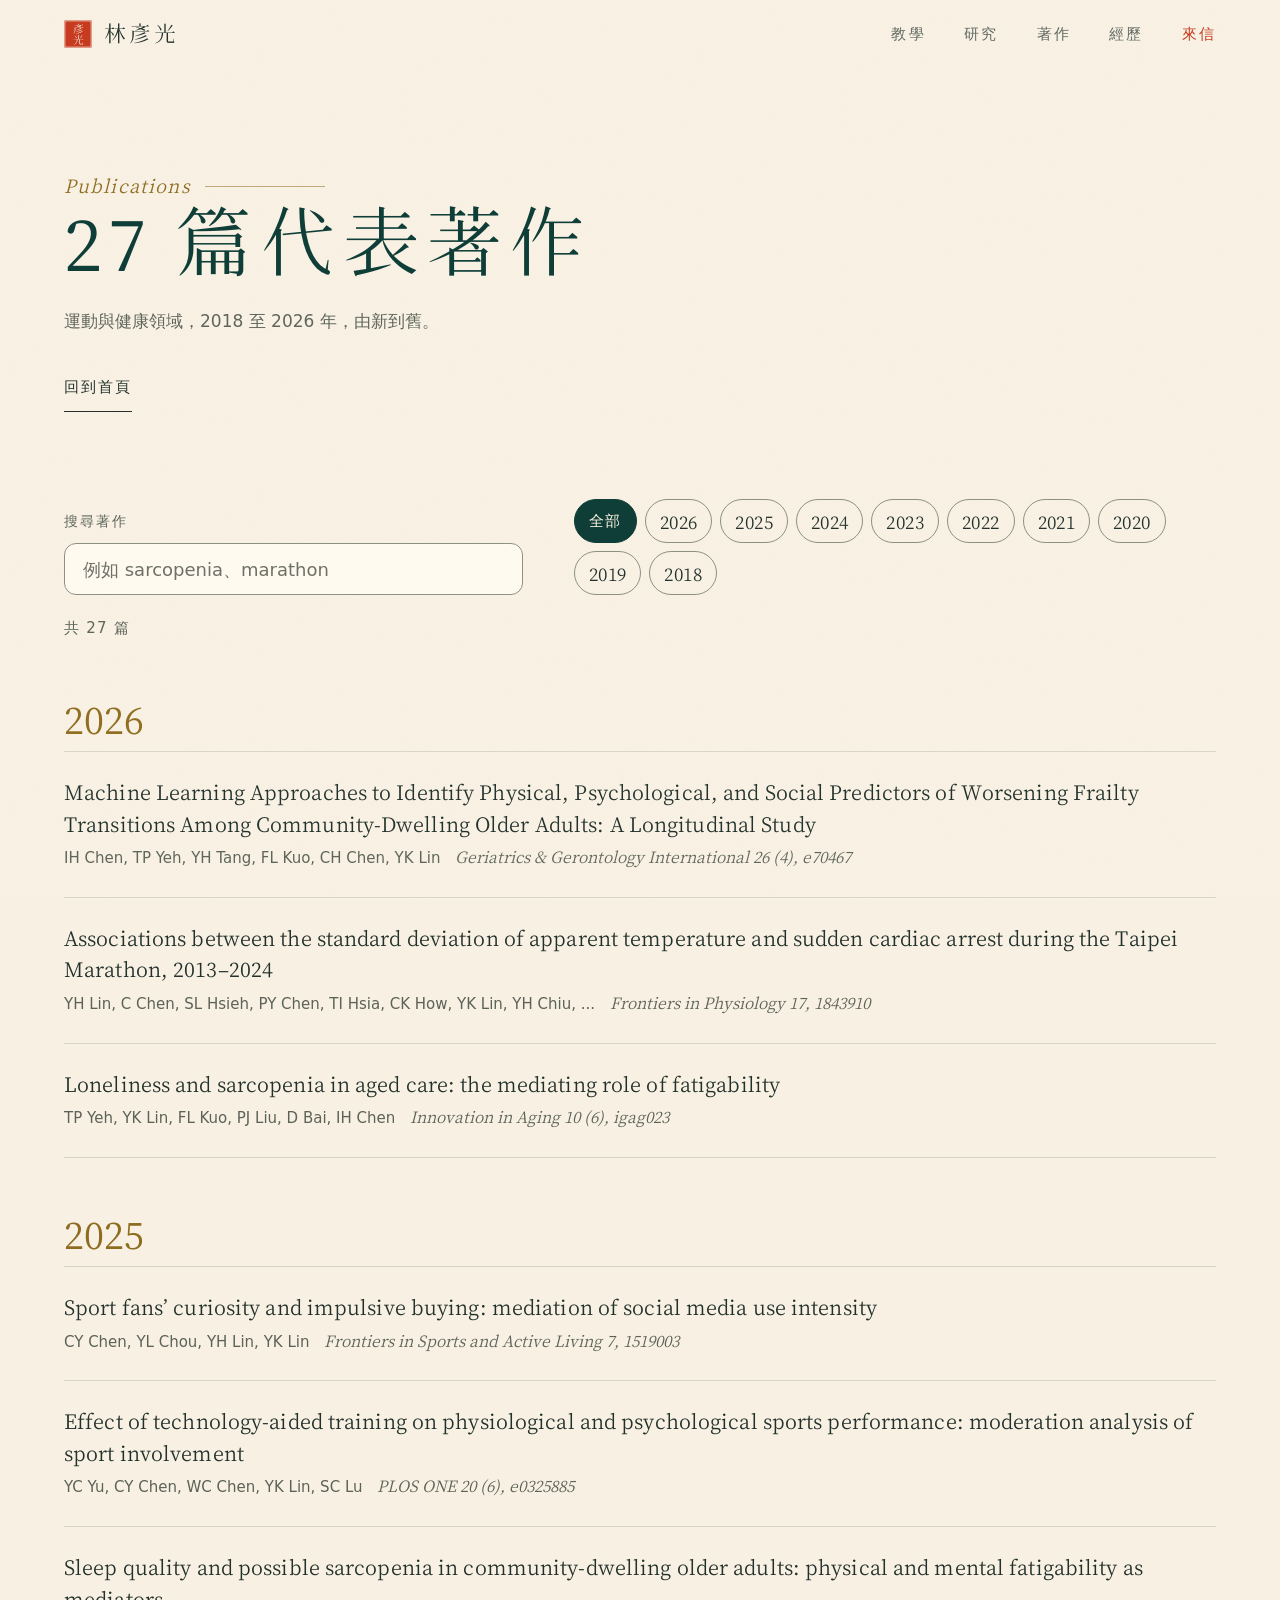
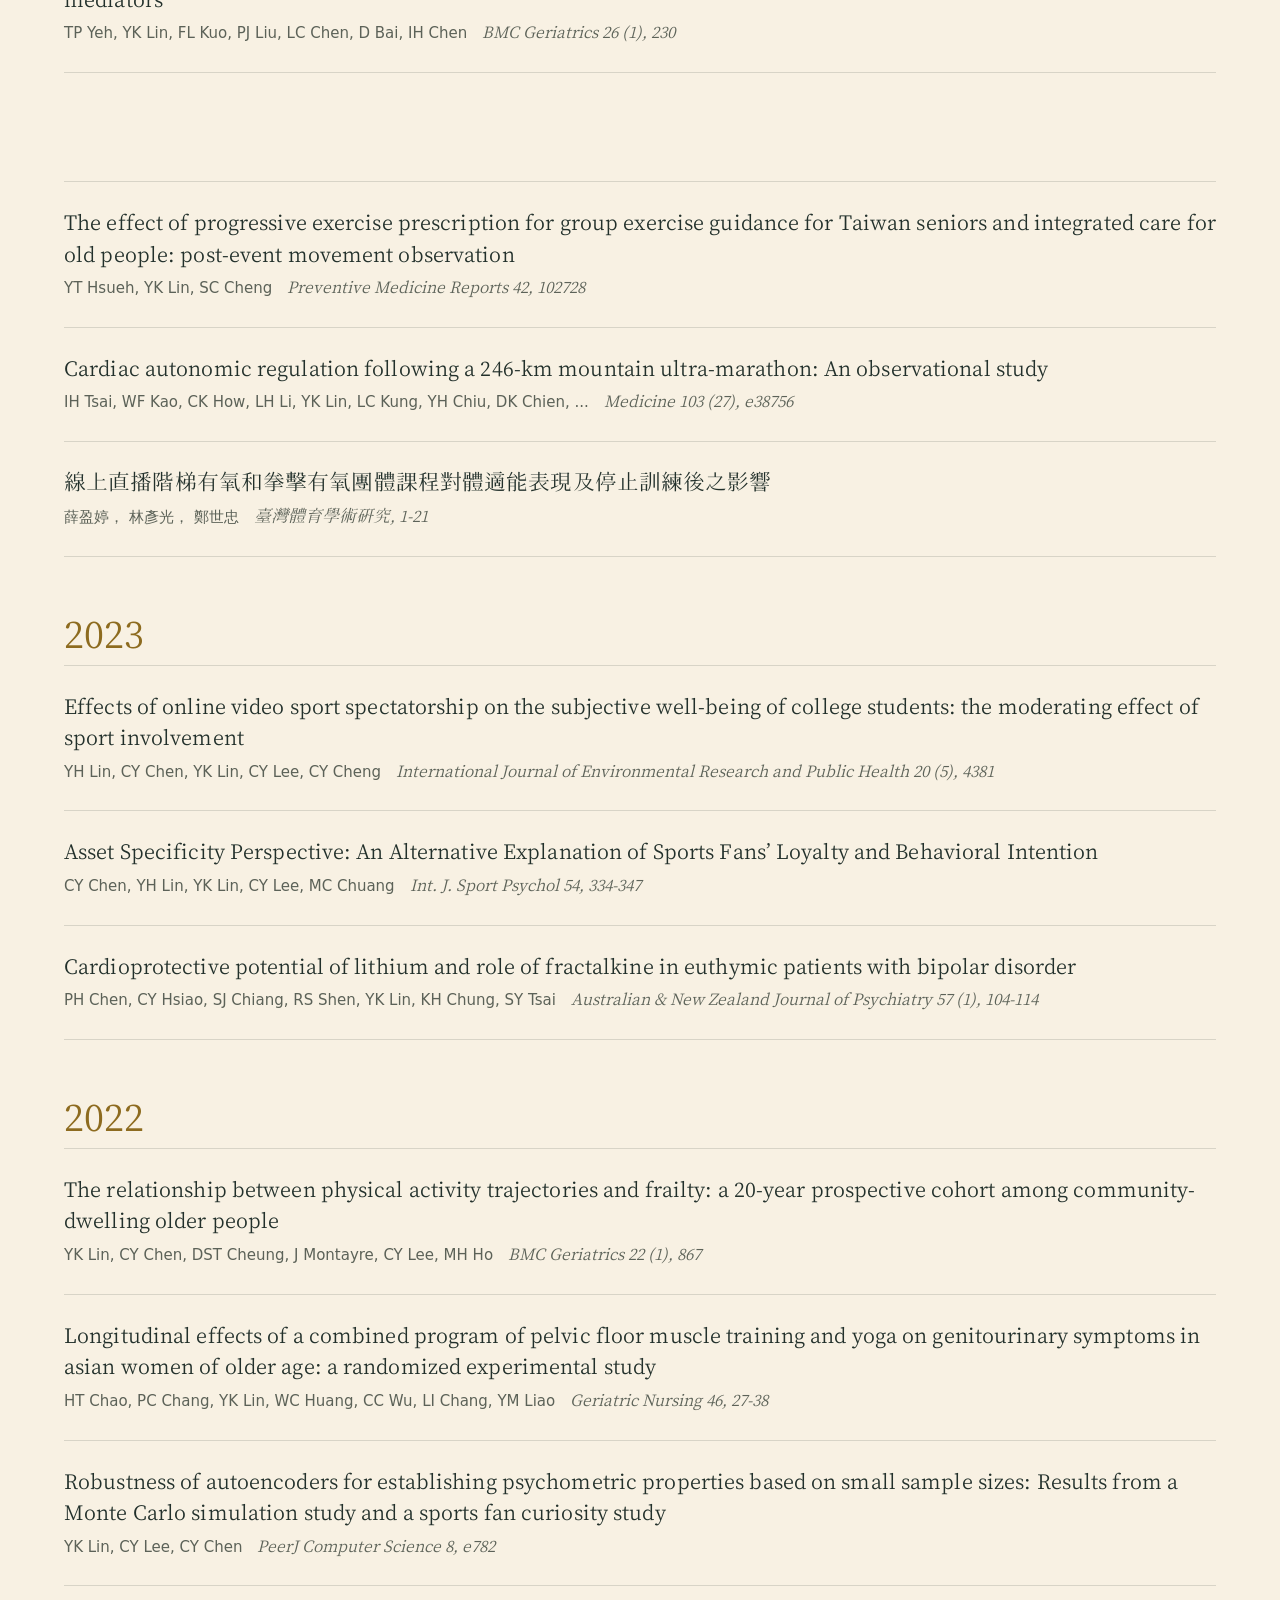
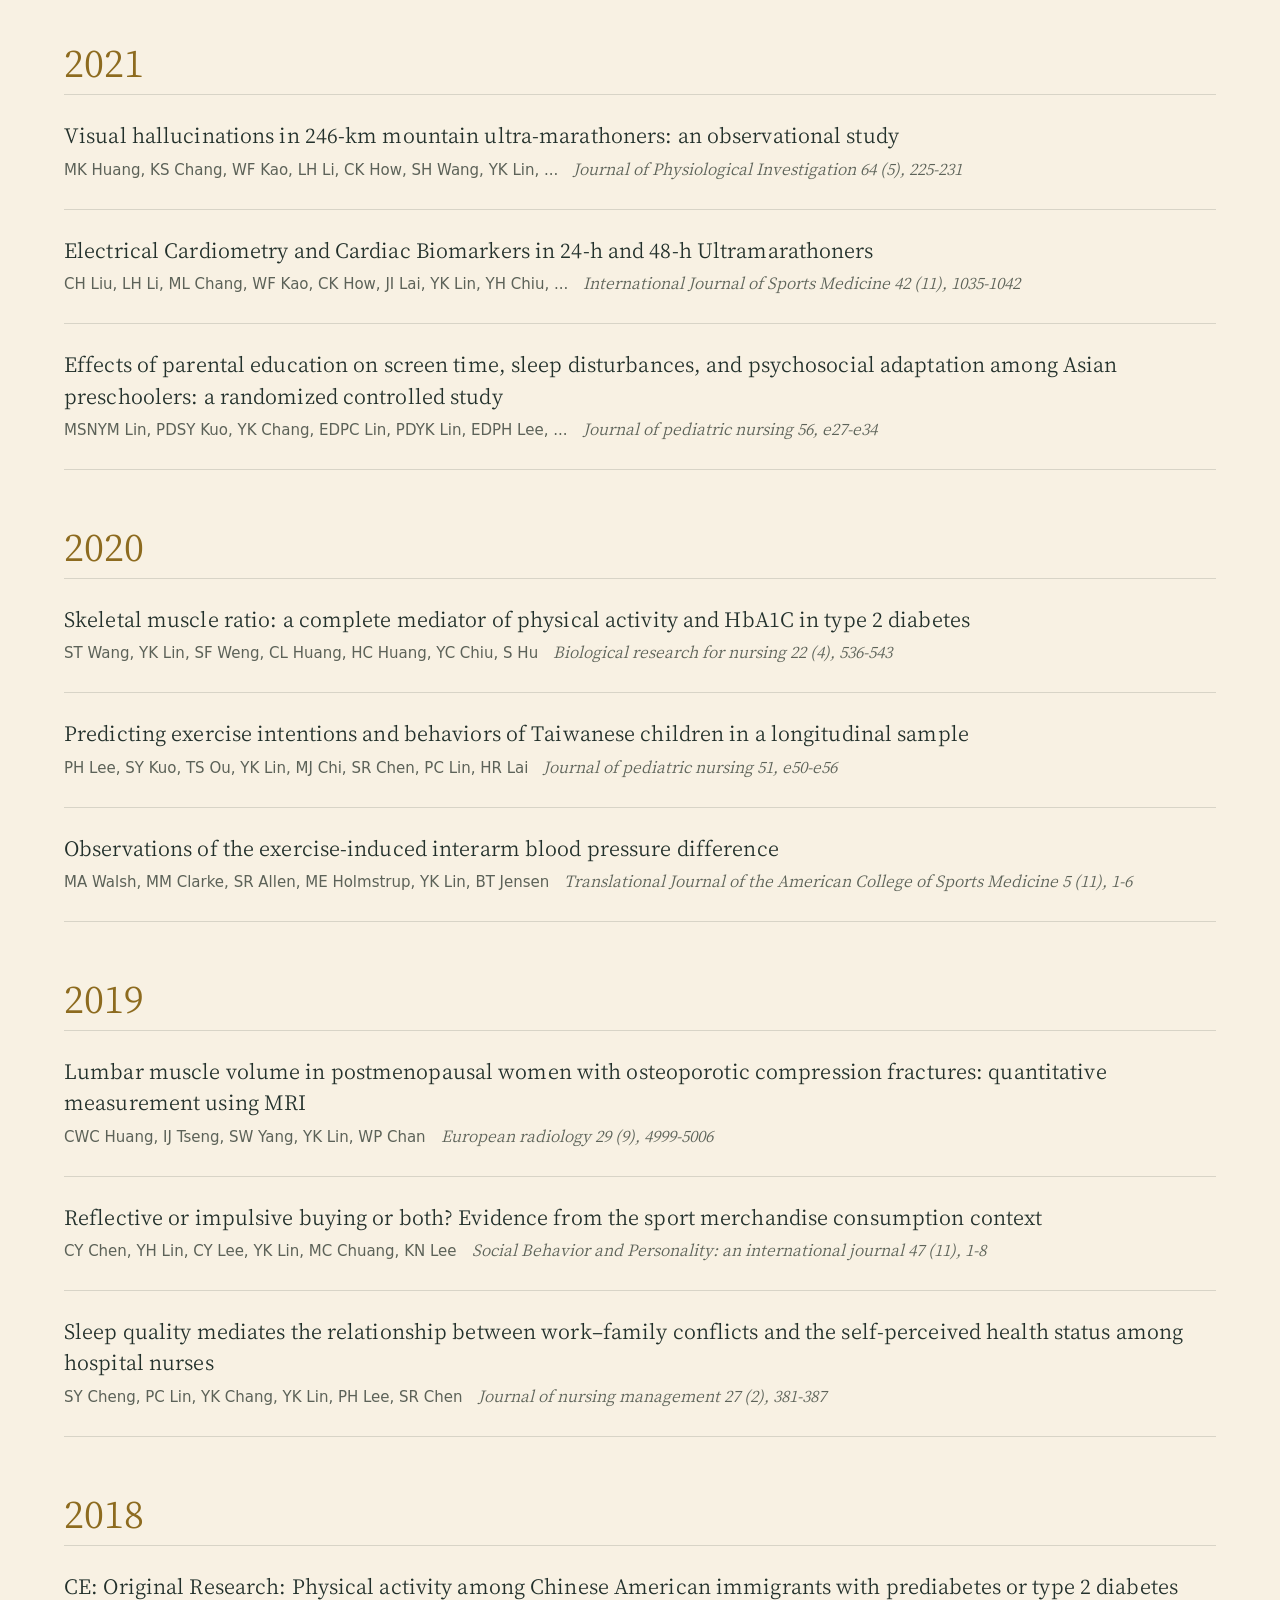
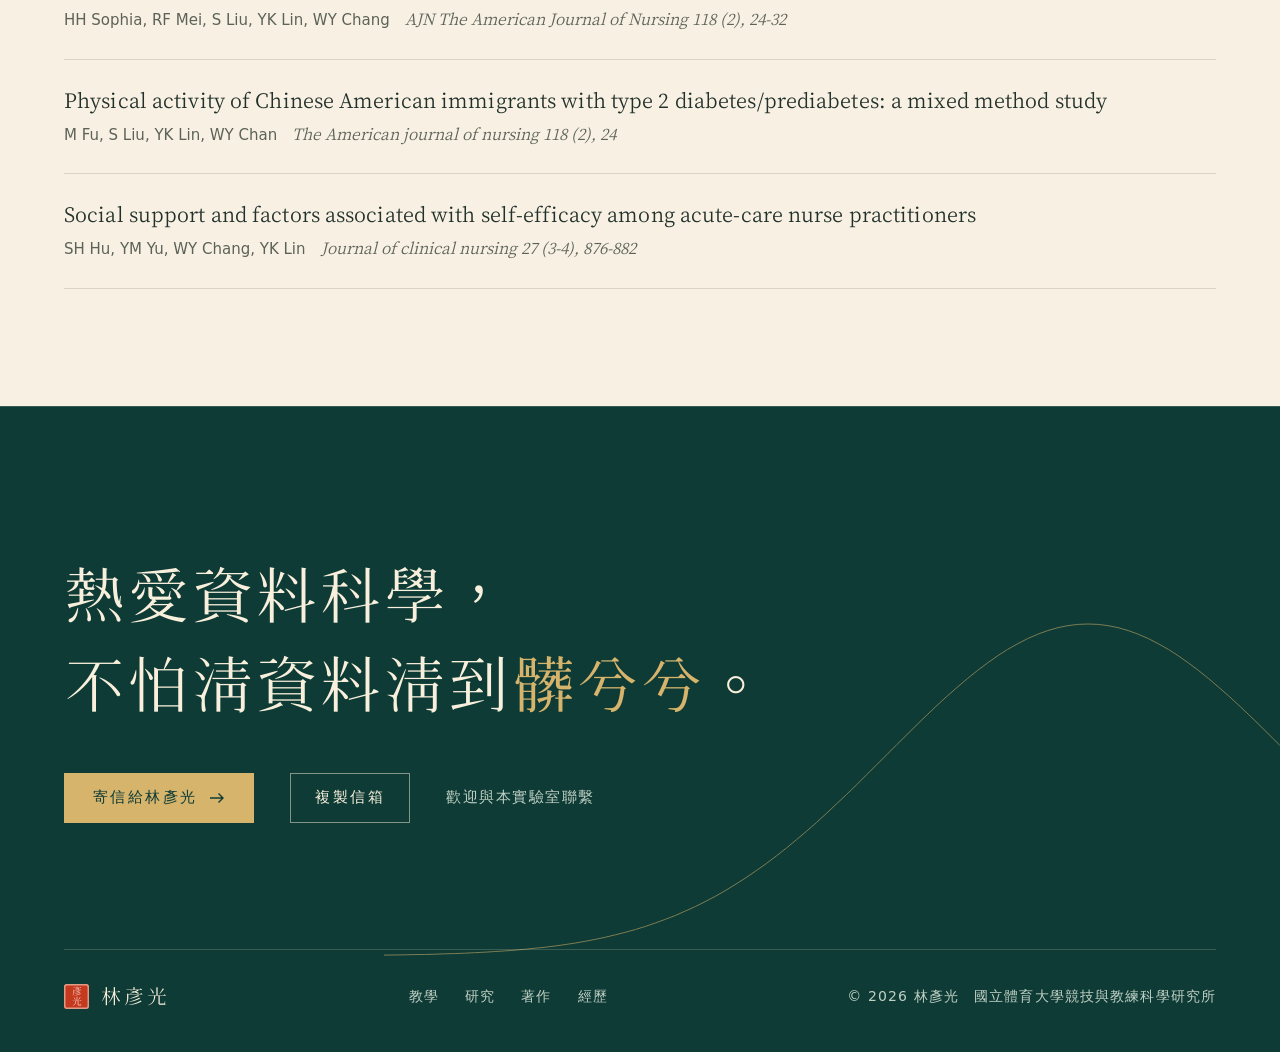
==== publications.html @ dcd237af "加入五項互動：可讀的鐘形曲線、經歷時間軸、著作搜尋與年份篩選、可拖曳字帶、複製信箱 Co-Authored-By: Claude Fable 5.2 <noreply@anthropic.com> C" ====
<!doctype html>
<html lang="zh-Hant">
<head>
<meta charset="utf-8">
<meta name="viewport" content="width=device-width, initial-scale=1, viewport-fit=cover">
<title>林彥光的 27 篇代表著作｜2018 至 2026 年</title>
<meta name="description" content="林彥光 2018 至 2026 年在運動與健康領域的 27 篇代表著作，依年份排列，附作者與期刊。">
<meta property="og:type" content="website">
<meta property="og:title" content="林彥光的 27 篇代表著作｜2018 至 2026 年">
<meta property="og:description" content="林彥光 2018 至 2026 年在運動與健康領域的 27 篇代表著作，依年份排列，附作者與期刊。">
<meta name="theme-color" content="#f8f1e3">
<link rel="icon" href="favicon.svg" type="image/svg+xml">
<link rel="preconnect" href="https://fonts.googleapis.com">
<link rel="preconnect" href="https://fonts.gstatic.com" crossorigin>
<link href="https://fonts.googleapis.com/css2?family=Cactus+Classical+Serif&family=Chocolate+Classical+Sans&family=Cormorant+Garamond:ital,wght@0,500;1,400;1,500&display=swap" rel="stylesheet">
<link rel="stylesheet" href="style.css">
<script>document.documentElement.classList.add('js')</script>
</head>
<body>
<a class="skip" href="#main">跳到主要內容</a>
<header class="nav">
  <div class="wrap nav__bar">
    <a class="nav__brand" href="index.html#top"><span class="seal" aria-hidden="true">彥光</span>林彥光</a>
    <nav class="nav__links" aria-label="主選單">
      <a href="index.html#teaching">教學</a>
      <a href="index.html#research">研究</a>
      <a href="index.html#publications">著作</a>
      <a href="index.html#career">經歷</a>
      <a class="nav__mail" href="mailto:robbinlin@ntsu.edu.tw">來信</a>
    </nav>
  </div>
</header>

<main id="main">
  <div class="wrap page-head" id="top">
    <p class="sec__no">Publications</p>
    <h1 class="sec__title"><span class="mask"><span>27 篇代表著作</span></span></h1>
    <p>運動與健康領域，2018 至 2026 年，由新到舊。</p>
    <a class="textlink" href="index.html">回到首頁</a>
  </div>
  <section class="sec sec--paper" style="padding-top: 24px">
    <div class="wrap">
      <form class="finder" role="search" onsubmit="return false">
        <div class="finder__field">
          <label for="q">搜尋著作</label>
          <input id="q" name="q" type="search" autocomplete="off" spellcheck="false" placeholder="例如 sarcopenia、marathon">
        </div>
        <div class="finder__years" role="group" aria-label="依年份篩選"><button class="chip is-on" type="button" data-year="" aria-pressed="true">全部</button><button class="chip num" type="button" data-year="2026" aria-pressed="false">2026</button><button class="chip num" type="button" data-year="2025" aria-pressed="false">2025</button><button class="chip num" type="button" data-year="2024" aria-pressed="false">2024</button><button class="chip num" type="button" data-year="2023" aria-pressed="false">2023</button><button class="chip num" type="button" data-year="2022" aria-pressed="false">2022</button><button class="chip num" type="button" data-year="2021" aria-pressed="false">2021</button><button class="chip num" type="button" data-year="2020" aria-pressed="false">2020</button><button class="chip num" type="button" data-year="2019" aria-pressed="false">2019</button><button class="chip num" type="button" data-year="2018" aria-pressed="false">2018</button></div>
        <p class="finder__count" role="status" aria-live="polite">共 27 篇</p>
      </form>
      <div class="publist">
      <h2 class="year-head num reveal">2026</h2>
      <ul class="pubs reveal" data-stagger>
        <li class="pub"><div><p class="pub__title" lang="en">Machine Learning Approaches to Identify Physical, Psychological, and Social Predictors of Worsening Frailty Transitions Among Community-Dwelling Older Adults: A Longitudinal Study</p><p class="pub__src">IH Chen, TP Yeh, YH Tang, FL Kuo, CH Chen, YK Lin　<i>Geriatrics &amp; Gerontology International 26 (4), e70467</i></p></div></li>
        <li class="pub"><div><p class="pub__title" lang="en">Associations between the standard deviation of apparent temperature and sudden cardiac arrest during the Taipei Marathon, 2013–2024</p><p class="pub__src">YH Lin, C Chen, SL Hsieh, PY Chen, TI Hsia, CK How, YK Lin, YH Chiu, ...　<i>Frontiers in Physiology 17, 1843910</i></p></div></li>
        <li class="pub"><div><p class="pub__title" lang="en">Loneliness and sarcopenia in aged care: the mediating role of fatigability</p><p class="pub__src">TP Yeh, YK Lin, FL Kuo, PJ Liu, D Bai, IH Chen　<i>Innovation in Aging 10 (6), igag023</i></p></div></li>
      </ul>
      <h2 class="year-head num reveal">2025</h2>
      <ul class="pubs reveal" data-stagger>
        <li class="pub"><div><p class="pub__title" lang="en">Sport fans’ curiosity and impulsive buying: mediation of social media use intensity</p><p class="pub__src">CY Chen, YL Chou, YH Lin, YK Lin　<i>Frontiers in Sports and Active Living 7, 1519003</i></p></div></li>
        <li class="pub"><div><p class="pub__title" lang="en">Effect of technology-aided training on physiological and psychological sports performance: moderation analysis of sport involvement</p><p class="pub__src">YC Yu, CY Chen, WC Chen, YK Lin, SC Lu　<i>PLOS ONE 20 (6), e0325885</i></p></div></li>
        <li class="pub"><div><p class="pub__title" lang="en">Sleep quality and possible sarcopenia in community-dwelling older adults: physical and mental fatigability as mediators</p><p class="pub__src">TP Yeh, YK Lin, FL Kuo, PJ Liu, LC Chen, D Bai, IH Chen　<i>BMC Geriatrics 26 (1), 230</i></p></div></li>
      </ul>
      <h2 class="year-head num reveal">2024</h2>
      <ul class="pubs reveal" data-stagger>
        <li class="pub"><div><p class="pub__title" lang="en">The effect of progressive exercise prescription for group exercise guidance for Taiwan seniors and integrated care for old people: post-event movement observation</p><p class="pub__src">YT Hsueh, YK Lin, SC Cheng　<i>Preventive Medicine Reports 42, 102728</i></p></div></li>
        <li class="pub"><div><p class="pub__title" lang="en">Cardiac autonomic regulation following a 246-km mountain ultra-marathon: An observational study</p><p class="pub__src">IH Tsai, WF Kao, CK How, LH Li, YK Lin, LC Kung, YH Chiu, DK Chien, ...　<i>Medicine 103 (27), e38756</i></p></div></li>
        <li class="pub"><div><p class="pub__title" lang="zh-Hant">線上直播階梯有氧和拳擊有氧團體課程對體適能表現及停止訓練後之影響</p><p class="pub__src">薛盈婷， 林彥光， 鄭世忠　<i>臺灣體育學術研究, 1-21</i></p></div></li>
      </ul>
      <h2 class="year-head num reveal">2023</h2>
      <ul class="pubs reveal" data-stagger>
        <li class="pub"><div><p class="pub__title" lang="en">Effects of online video sport spectatorship on the subjective well-being of college students: the moderating effect of sport involvement</p><p class="pub__src">YH Lin, CY Chen, YK Lin, CY Lee, CY Cheng　<i>International Journal of Environmental Research and Public Health 20 (5), 4381</i></p></div></li>
        <li class="pub"><div><p class="pub__title" lang="en">Asset Specificity Perspective: An Alternative Explanation of Sports Fans’ Loyalty and Behavioral Intention</p><p class="pub__src">CY Chen, YH Lin, YK Lin, CY Lee, MC Chuang　<i>Int. J. Sport Psychol 54, 334-347</i></p></div></li>
        <li class="pub"><div><p class="pub__title" lang="en">Cardioprotective potential of lithium and role of fractalkine in euthymic patients with bipolar disorder</p><p class="pub__src">PH Chen, CY Hsiao, SJ Chiang, RS Shen, YK Lin, KH Chung, SY Tsai　<i>Australian &amp; New Zealand Journal of Psychiatry 57 (1), 104-114</i></p></div></li>
      </ul>
      <h2 class="year-head num reveal">2022</h2>
      <ul class="pubs reveal" data-stagger>
        <li class="pub"><div><p class="pub__title" lang="en">The relationship between physical activity trajectories and frailty: a 20-year prospective cohort among community-dwelling older people</p><p class="pub__src">YK Lin, CY Chen, DST Cheung, J Montayre, CY Lee, MH Ho　<i>BMC Geriatrics 22 (1), 867</i></p></div></li>
        <li class="pub"><div><p class="pub__title" lang="en">Longitudinal effects of a combined program of pelvic floor muscle training and yoga on genitourinary symptoms in asian women of older age: a randomized experimental study</p><p class="pub__src">HT Chao, PC Chang, YK Lin, WC Huang, CC Wu, LI Chang, YM Liao　<i>Geriatric Nursing 46, 27-38</i></p></div></li>
        <li class="pub"><div><p class="pub__title" lang="en">Robustness of autoencoders for establishing psychometric properties based on small sample sizes: Results from a Monte Carlo simulation study and a sports fan curiosity study</p><p class="pub__src">YK Lin, CY Lee, CY Chen　<i>PeerJ Computer Science 8, e782</i></p></div></li>
      </ul>
      <h2 class="year-head num reveal">2021</h2>
      <ul class="pubs reveal" data-stagger>
        <li class="pub"><div><p class="pub__title" lang="en">Visual hallucinations in 246-km mountain ultra-marathoners: an observational study</p><p class="pub__src">MK Huang, KS Chang, WF Kao, LH Li, CK How, SH Wang, YK Lin, ...　<i>Journal of Physiological Investigation 64 (5), 225-231</i></p></div></li>
        <li class="pub"><div><p class="pub__title" lang="en">Electrical Cardiometry and Cardiac Biomarkers in 24-h and 48-h Ultramarathoners</p><p class="pub__src">CH Liu, LH Li, ML Chang, WF Kao, CK How, JI Lai, YK Lin, YH Chiu, ...　<i>International Journal of Sports Medicine 42 (11), 1035-1042</i></p></div></li>
        <li class="pub"><div><p class="pub__title" lang="en">Effects of parental education on screen time, sleep disturbances, and psychosocial adaptation among Asian preschoolers: a randomized controlled study</p><p class="pub__src">MSNYM Lin, PDSY Kuo, YK Chang, EDPC Lin, PDYK Lin, EDPH Lee, ...　<i>Journal of pediatric nursing 56, e27-e34</i></p></div></li>
      </ul>
      <h2 class="year-head num reveal">2020</h2>
      <ul class="pubs reveal" data-stagger>
        <li class="pub"><div><p class="pub__title" lang="en">Skeletal muscle ratio: a complete mediator of physical activity and HbA1C in type 2 diabetes</p><p class="pub__src">ST Wang, YK Lin, SF Weng, CL Huang, HC Huang, YC Chiu, S Hu　<i>Biological research for nursing 22 (4), 536-543</i></p></div></li>
        <li class="pub"><div><p class="pub__title" lang="en">Predicting exercise intentions and behaviors of Taiwanese children in a longitudinal sample</p><p class="pub__src">PH Lee, SY Kuo, TS Ou, YK Lin, MJ Chi, SR Chen, PC Lin, HR Lai　<i>Journal of pediatric nursing 51, e50-e56</i></p></div></li>
        <li class="pub"><div><p class="pub__title" lang="en">Observations of the exercise-induced interarm blood pressure difference</p><p class="pub__src">MA Walsh, MM Clarke, SR Allen, ME Holmstrup, YK Lin, BT Jensen　<i>Translational Journal of the American College of Sports Medicine 5 (11), 1-6</i></p></div></li>
      </ul>
      <h2 class="year-head num reveal">2019</h2>
      <ul class="pubs reveal" data-stagger>
        <li class="pub"><div><p class="pub__title" lang="en">Lumbar muscle volume in postmenopausal women with osteoporotic compression fractures: quantitative measurement using MRI</p><p class="pub__src">CWC Huang, IJ Tseng, SW Yang, YK Lin, WP Chan　<i>European radiology 29 (9), 4999-5006</i></p></div></li>
        <li class="pub"><div><p class="pub__title" lang="en">Reflective or impulsive buying or both? Evidence from the sport merchandise consumption context</p><p class="pub__src">CY Chen, YH Lin, CY Lee, YK Lin, MC Chuang, KN Lee　<i>Social Behavior and Personality: an international journal 47 (11), 1-8</i></p></div></li>
        <li class="pub"><div><p class="pub__title" lang="en">Sleep quality mediates the relationship between work–family conflicts and the self-perceived health status among hospital nurses</p><p class="pub__src">SY Cheng, PC Lin, YK Chang, YK Lin, PH Lee, SR Chen　<i>Journal of nursing management 27 (2), 381-387</i></p></div></li>
      </ul>
      <h2 class="year-head num reveal">2018</h2>
      <ul class="pubs reveal" data-stagger>
        <li class="pub"><div><p class="pub__title" lang="en">CE: Original Research: Physical activity among Chinese American immigrants with prediabetes or type 2 diabetes</p><p class="pub__src">HH Sophia, RF Mei, S Liu, YK Lin, WY Chang　<i>AJN The American Journal of Nursing 118 (2), 24-32</i></p></div></li>
        <li class="pub"><div><p class="pub__title" lang="en">Physical activity of Chinese American immigrants with type 2 diabetes/prediabetes: a mixed method study</p><p class="pub__src">M Fu, S Liu, YK Lin, WY Chan　<i>The American journal of nursing 118 (2), 24</i></p></div></li>
        <li class="pub"><div><p class="pub__title" lang="en">Social support and factors associated with self-efficacy among acute-care nurse practitioners</p><p class="pub__src">SH Hu, YM Yu, WY Chang, YK Lin　<i>Journal of clinical nursing 27 (3-4), 876-882</i></p></div></li>
      </ul>
        <p class="finder__empty" hidden>沒有符合的著作，換個關鍵字試試。</p>
      </div>
    </div>
  </section>
</main>

<footer class="contact" id="contact">
  <svg class="contact__curve reveal" viewBox="0 0 1200 300" preserveAspectRatio="none" aria-hidden="true"><path class="draw" pathLength="1" d="M0.0,291.4 L8.6,291.3 L17.1,291.2 L25.7,291.0 L34.3,290.9 L42.9,290.7 L51.4,290.4 L60.0,290.2 L68.6,289.9 L77.1,289.5 L85.7,289.1 L94.3,288.6 L102.9,288.1 L111.4,287.5 L120.0,286.8 L128.6,286.0 L137.1,285.2 L145.7,284.2 L154.3,283.1 L162.9,281.9 L171.4,280.5 L180.0,279.0 L188.6,277.3 L197.1,275.4 L205.7,273.4 L214.3,271.2 L222.9,268.7 L231.4,266.0 L240.0,263.1 L248.6,260.0 L257.1,256.5 L265.7,252.9 L274.3,248.9 L282.9,244.7 L291.4,240.2 L300.0,235.3 L308.6,230.2 L317.1,224.8 L325.7,219.2 L334.3,213.2 L342.9,206.9 L351.4,200.4 L360.0,193.7 L368.6,186.7 L377.1,179.5 L385.7,172.0 L394.3,164.5 L402.9,156.8 L411.4,148.9 L420.0,141.0 L428.6,133.1 L437.1,125.2 L445.7,117.3 L454.3,109.4 L462.9,101.7 L471.4,94.2 L480.0,86.9 L488.6,79.9 L497.1,73.2 L505.7,66.8 L514.3,60.8 L522.9,55.2 L531.4,50.1 L540.0,45.6 L548.6,41.5 L557.1,38.1 L565.7,35.2 L574.3,32.9 L582.9,31.3 L591.4,30.3 L600.0,30.0 L608.6,30.3 L617.1,31.3 L625.7,32.9 L634.3,35.2 L642.9,38.1 L651.4,41.5 L660.0,45.6 L668.6,50.1 L677.1,55.2 L685.7,60.8 L694.3,66.8 L702.9,73.2 L711.4,79.9 L720.0,86.9 L728.6,94.2 L737.1,101.7 L745.7,109.4 L754.3,117.3 L762.9,125.2 L771.4,133.1 L780.0,141.0 L788.6,148.9 L797.1,156.8 L805.7,164.5 L814.3,172.0 L822.9,179.5 L831.4,186.7 L840.0,193.7 L848.6,200.4 L857.1,206.9 L865.7,213.2 L874.3,219.2 L882.9,224.8 L891.4,230.2 L900.0,235.3 L908.6,240.2 L917.1,244.7 L925.7,248.9 L934.3,252.9 L942.9,256.5 L951.4,260.0 L960.0,263.1 L968.6,266.0 L977.1,268.7 L985.7,271.2 L994.3,273.4 L1002.9,275.4 L1011.4,277.3 L1020.0,279.0 L1028.6,280.5 L1037.1,281.9 L1045.7,283.1 L1054.3,284.2 L1062.9,285.2 L1071.4,286.0 L1080.0,286.8 L1088.6,287.5 L1097.1,288.1 L1105.7,288.6 L1114.3,289.1 L1122.9,289.5 L1131.4,289.9 L1140.0,290.2 L1148.6,290.4 L1157.1,290.7 L1165.7,290.9 L1174.3,291.0 L1182.9,291.2 L1191.4,291.3 L1200.0,291.4"/></svg>
  <div class="wrap">
    <p class="contact__quote reveal"><span class="mask"><span>熱愛資料科學，</span></span><span class="mask"><span>不怕清資料清到<em>髒兮兮</em>。</span></span></p>
    <div class="contact__row reveal">
      <a class="btn" href="mailto:robbinlin@ntsu.edu.tw">寄信給林彥光<svg viewBox="0 0 16 16" aria-hidden="true"><path d="M1 8h13M9.5 3.5 14 8l-4.5 4.5"/></svg></a>
      <button class="copybtn" type="button" data-copy="robbinlin@ntsu.edu.tw" data-label="複製信箱" data-done="已複製"><span class="copybtn__text">複製信箱</span></button>
      <span class="contact__who">歡迎與本實驗室聯繫</span>
      <span class="copybtn__status" role="status" aria-live="polite"></span>
    </div>
    <div class="foot">
      <span class="foot__brand"><span class="seal" aria-hidden="true">彥光</span>林彥光</span>
      <nav aria-label="頁尾">
        <a href="index.html#teaching">教學</a><a href="index.html#research">研究</a><a href="index.html#publications">著作</a><a href="index.html#career">經歷</a>
      </nav>
      <span>&copy; 2026 林彥光　國立體育大學競技與教練科學研究所</span>
    </div>
  </div>
</footer>
<script src="script.js" defer></script>
</body>
</html>
---- style.css ----
/* 林彥光 個人網站
   暖米紙底、翡翠綠、金、朱紅印。彩色照片；名字大字、朱紅印與常態分配曲線是識別。 */

:root {
  --ink: #0e3b35;
  --ink-2: #14493f;
  --ink-line: rgba(246, 236, 214, 0.18);
  --ivory: #f8f0dc;
  --ivory-dim: #bfd0c4;
  --paper: #f8f1e3;
  --paper-2: #efe4cf;
  --text: #22302b;
  --text-dim: #5c6258;
  --paper-line: rgba(34, 48, 43, 0.15);
  --gold: #d6b46c;
  --gold-deep: #8d6b1f;
  --seal: #c5391f;

  --serif: "Cormorant Garamond", "Cactus Classical Serif", "Noto Serif TC", serif;
  --serif-tc: "Cactus Classical Serif", "Noto Serif TC", "Songti TC", "PMingLiU", serif;
  --sans: "Chocolate Classical Sans", "Noto Sans TC", "PingFang TC", "Microsoft JhengHei", system-ui, sans-serif;

  --gut: clamp(20px, 5vw, 72px);
  --max: 1240px;
  --ease: cubic-bezier(0.22, 0.61, 0.36, 1);
}

*, *::before, *::after { box-sizing: border-box; }
html { -webkit-text-size-adjust: 100%; scroll-behavior: smooth; }
body {
  margin: 0;
  background: var(--paper);
  color: var(--text);
  font: 400 17px/1.85 var(--sans);
  -webkit-font-smoothing: antialiased;
  text-rendering: optimizeLegibility;
}
img { display: block; max-width: 100%; }
a { color: inherit; }
h1, h2, h3, p, ul, ol, figure { margin: 0; padding: 0; }
ul, ol { list-style: none; }
.wrap { width: min(100% - 2 * var(--gut), var(--max)); margin-inline: auto; }
.num { font-family: var(--serif); font-variant-numeric: lining-nums tabular-nums; }

:focus-visible { outline: 2px solid var(--gold); outline-offset: 4px; border-radius: 2px; }
.skip {
  position: absolute; left: var(--gut); top: -80px; z-index: 30;
  background: var(--gold); color: var(--ink); padding: 10px 16px; text-decoration: none; font-weight: 500;
}
.skip:focus { top: 12px; }

/* ---------- 印章 ---------- */
.seal {
  display: inline-grid; place-items: center;
  width: 2.5em; height: 2.5em; flex: none;
  background: var(--seal); color: #f7ebdd;
  font: 400 1em/1.05 var(--serif-tc);
  writing-mode: vertical-rl; letter-spacing: 0.04em;
  border-radius: 3px;
  box-shadow: inset 0 0 0 1.5px rgba(247, 235, 221, 0.55), inset 0 0 0 3px var(--seal);
}

/* ---------- 導覽 ---------- */
.nav {
  position: fixed; inset: 0 0 auto 0; z-index: 20;
  transition: background-color 0.4s var(--ease), border-color 0.4s var(--ease);
  border-bottom: 1px solid transparent;
}
.nav { color: var(--text); }
.nav.is-solid { background: rgba(14, 59, 53, 0.95); border-bottom-color: var(--ink-line); backdrop-filter: blur(10px); color: var(--ivory); }
.nav__bar { display: flex; align-items: center; justify-content: space-between; height: 68px; }
.nav__brand { display: flex; align-items: center; gap: 12px; text-decoration: none; font: 400 22px/1 var(--serif-tc); letter-spacing: 0.14em; }
.nav__brand .seal { font-size: 11px; }
.nav__links { display: flex; align-items: center; gap: clamp(18px, 3vw, 40px); }
.nav__links a {
  position: relative; text-decoration: none; font: 400 15px/1.4 var(--sans); letter-spacing: 0.14em; color: inherit; opacity: 0.72;
  padding: 12px 0; transition: color 0.25s var(--ease);
}
.nav__links a::after {
  content: ""; position: absolute; left: 0; right: 0; bottom: 6px; height: 1px; background: var(--gold);
  transform: scaleX(0); transform-origin: left; transition: transform 0.35s var(--ease);
}
.nav__links a:hover, .nav__links a[aria-current="true"] { opacity: 1; }
.nav__links a:hover::after, .nav__links a[aria-current="true"]::after { transform: scaleX(1); }
.nav__links .nav__mail { color: var(--seal); opacity: 1; }
.nav.is-solid .nav__mail { color: var(--gold); }
.nav__links a::after { background: currentColor; }

/* ---------- 首屏 ---------- */
.hero { position: relative; min-height: 100svh; display: flex; flex-direction: column; overflow: hidden; padding-top: 68px;
  background: radial-gradient(90% 70% at 88% 8%, #fde3b4 0%, rgba(253, 227, 180, 0) 60%), radial-gradient(70% 60% at 0% 100%, #f6dccb 0%, rgba(246, 220, 203, 0) 60%), var(--paper); }
.hero :focus-visible { outline-color: var(--gold-deep); }
.hero__curve { position: absolute; left: 0; bottom: 101px; width: 100%; height: min(15vh, 132px); pointer-events: none; }
.hero__curve path { fill: none; stroke: var(--gold-deep); stroke-width: 1.2; vector-effect: non-scaling-stroke; }
.hero__curve .axis { stroke: var(--paper-line); stroke-width: 1; vector-effect: non-scaling-stroke; }
.hero__curve .tick { stroke: rgba(141, 107, 31, 0.3); stroke-width: 1; stroke-dasharray: 2 5; vector-effect: non-scaling-stroke; }
.hero__curve .area { stroke: none; fill: rgba(214, 180, 108, 0.3); }
/* 可以讀的曲線：標記貼在線上，旁邊是 z 分數與百分位 */
.zread { position: absolute; left: 0; top: 0; z-index: 3; pointer-events: none; opacity: 0; transition: opacity 150ms ease-in; will-change: transform; }
.zread.is-on { opacity: 1; transition: opacity 200ms ease-out; }
.zread__dot { position: absolute; left: -6px; top: -6px; width: 12px; height: 12px; background: var(--seal); rotate: 45deg; box-shadow: 0 0 0 4px rgba(248, 241, 227, 0.9); }
.zread__label { position: absolute; left: 0; bottom: 18px; translate: -50% 0; display: flex; align-items: baseline; gap: 10px; white-space: nowrap; padding: 6px 14px 7px; background: var(--ink); color: var(--ivory); border-radius: 999px; font-size: 13px; letter-spacing: 0.08em; }
.zread__label b { font-weight: 500; font-size: 19px; color: var(--gold); letter-spacing: 0.02em; }
.zread.is-left .zread__label { translate: -12% 0; }
.zread.is-right .zread__label { translate: -88% 0; }
.hero__curve .draw { stroke-dasharray: 1; stroke-dashoffset: 0; }
.js .hero__curve .draw { stroke-dashoffset: 1; animation: draw 2.8s var(--ease) 0.9s forwards; }
@keyframes draw { to { stroke-dashoffset: 0; } }

.hero__main {
  position: relative; flex: 1; display: grid; align-items: center;
  grid-template-columns: minmax(0, 6fr) minmax(0, 5fr); column-gap: clamp(24px, 5vw, 80px);
  padding-block: clamp(32px, 6vh, 72px);
}
.hero__post { display: flex; flex-wrap: wrap; gap: 4px 1.4em; font-size: 15px; letter-spacing: 0.2em; color: var(--gold-deep); }
.hero__post span { white-space: nowrap; }
.hero__name {
  display: flex; align-items: flex-start; gap: 0.12em;
  margin-top: 0.14em;
  font: 400 clamp(76px, 11.4vw, 168px)/1 var(--serif-tc);
  letter-spacing: 0.02em; white-space: nowrap; color: var(--ink);
}
.hero__name .seal { font-size: clamp(13px, 1.5vw, 22px); margin-top: 0.7em; }
.hero__latin { margin-top: 0.35em; font: italic 400 clamp(26px, 3vw, 44px)/1.2 var(--serif); color: var(--gold-deep); letter-spacing: 0.04em; }
.hero__lead { margin-top: 28px; max-width: 30em; color: var(--text-dim); }
.hero__lead strong { color: var(--text); font-weight: 400; box-shadow: inset 0 -0.5em 0 rgba(214, 180, 108, 0.35); }
.hero__cta { display: flex; flex-wrap: wrap; gap: 14px 28px; align-items: center; margin-top: 36px; }

.btn {
  display: inline-flex; align-items: center; gap: 12px; min-height: 50px; padding: 0 28px;
  border: 1px solid var(--gold); color: var(--ink); background: var(--gold);
  text-decoration: none; font: 500 15px/1.4 var(--sans); letter-spacing: 0.16em;
  transition: background-color 0.3s var(--ease), color 0.3s var(--ease), transform 0.2s var(--ease);
}
.btn:hover { background: transparent; color: var(--gold); }
.btn:active { transform: translateY(1px); }
.btn svg { width: 16px; height: 16px; fill: none; stroke: currentColor; stroke-width: 1.4; transition: transform 0.3s var(--ease); }
.btn:hover svg { transform: translateX(4px); }
.hero .btn { background: var(--seal); border-color: var(--seal); color: #fff6e8; }
.hero .btn:hover { background: transparent; color: var(--seal); }
.hero .textlink:hover, .page-head .textlink:hover { color: var(--seal); }
.textlink {
  display: inline-flex; align-items: center; gap: 10px; text-decoration: none; letter-spacing: 0.14em; font-size: 15px;
  padding: 10px 0; border-bottom: 1px solid currentColor; transition: color 0.25s var(--ease), gap 0.25s var(--ease);
}
.textlink:hover { color: var(--gold); gap: 16px; }
.textlink svg { width: 16px; height: 16px; fill: none; stroke: currentColor; stroke-width: 1.4; }

/* 視差舞台：人像朝滑鼠轉動，光暈與卡片反向位移 */
.stage { position: relative; justify-self: end; width: min(100%, 400px); margin-right: clamp(0px, 3vw, 44px); perspective: 1100px; }
.stage > * { will-change: transform; }
.halo { position: absolute; pointer-events: none; }
.halo--glow { inset: -22% -30% -18% -30%; border-radius: 50%; background: radial-gradient(closest-side, rgba(253, 214, 140, 0.75), rgba(253, 214, 140, 0) 72%); }
.halo--ring { width: 118%; aspect-ratio: 1; left: -30%; top: -12%; border-radius: 50%; border: 1.5px solid rgba(214, 180, 108, 0.75); }
.halo--arc { width: 76%; aspect-ratio: 1; right: -30%; bottom: -8%; border-radius: 50%; border: 1px solid rgba(197, 57, 31, 0.5); border-left-color: transparent; border-top-color: transparent; }
.halo--diamond { width: 30%; aspect-ratio: 1; right: -16%; top: -7%; border: 1.5px solid var(--gold); rotate: 45deg; }
.halo--dot { width: 16px; height: 16px; left: -9%; bottom: 30%; background: var(--seal); rotate: 45deg; }
.portrait { position: relative; width: 100%; transform-style: preserve-3d; }
.facets { position: absolute; inset: 0; transform-style: preserve-3d; }
.facet {
  position: absolute; display: grid; grid-template-columns: auto 1fr; column-gap: 10px; align-items: baseline;
  width: max-content; min-width: 156px; padding: 13px 18px 14px; text-decoration: none;
  background: rgba(255, 251, 242, 0.94); color: var(--text); border: 1px solid rgba(214, 180, 108, 0.9); border-radius: 16px;
  box-shadow: 0 22px 40px -22px rgba(14, 59, 53, 0.55);
  transition: background-color 0.35s var(--ease), color 0.35s var(--ease), box-shadow 0.35s var(--ease), scale 0.35s var(--ease), opacity 0.35s var(--ease);
}
.facet__no { font: italic 400 20px/1 var(--serif); color: var(--gold-deep); }
.facet__name { font: 400 24px/1.2 var(--serif-tc); letter-spacing: 0.12em; }
.facet__note { grid-column: 1 / -1; margin-top: 4px; font-size: 13px; letter-spacing: 0.06em; color: var(--text-dim); }
.facet--tl { left: -32%; top: 22%; }
.facet--tr { right: -24%; top: 10%; }
.facet--bl { left: -34%; bottom: 22%; }
.facet--br { right: -12%; bottom: 5%; }
.stage.has-active .facet:not(.is-active) { opacity: 0.72; }
.facet.is-active, .facet:hover, .facet:focus-visible { background: var(--ink); color: var(--ivory); scale: 1.07; opacity: 1; box-shadow: 0 30px 50px -22px rgba(14, 59, 53, 0.8); }
.facet.is-active .facet__no, .facet:hover .facet__no, .facet:focus-visible .facet__no { color: var(--gold); }
.facet.is-active .facet__note, .facet:hover .facet__note, .facet:focus-visible .facet__note { color: var(--ivory-dim); }
.js .facet { animation: fadein 0.8s var(--ease) both; }
.js .facet--tl { animation-delay: 1.5s; } .js .facet--tr { animation-delay: 1.62s; } .js .facet--bl { animation-delay: 1.74s; } .js .facet--br { animation-delay: 1.86s; }
.js .halo { animation: fadein 1.4s var(--ease) 0.9s both; }
.portrait__frame { aspect-ratio: 4 / 5; overflow: hidden; border-radius: 28px; background: var(--paper-2); box-shadow: 0 40px 70px -40px rgba(14, 59, 53, 0.55); }
.portrait__frame img { width: 100%; height: 124%; object-fit: cover; object-position: 88% 0; }
.portrait::before {
  content: ""; position: absolute; inset: 14px -14px -14px 14px; border: 1.5px solid var(--gold); border-radius: 28px; pointer-events: none; z-index: -1;
}

.hero__facts { position: relative; background: var(--ink); color: var(--ivory); }
.hero__facts ul { display: grid; grid-template-columns: repeat(3, 1fr); }
.hero__facts li { padding: 22px 0 26px; display: flex; align-items: baseline; gap: 16px; }
.hero__facts li + li { padding-left: clamp(16px, 3vw, 40px); border-left: 1px solid var(--ink-line); }
.hero__facts .num { font-size: clamp(34px, 4vw, 52px); line-height: 1; color: var(--ivory); font-weight: 500; }
.hero__facts span:last-child { font-family: var(--sans); font-size: 14px; letter-spacing: 0.14em; color: var(--ivory-dim); }

/* ---------- 區塊共用 ---------- */
.sec { position: relative; z-index: 1; background: var(--ink); color: var(--ivory); padding-block: clamp(84px, 13vh, 150px); overflow: hidden; }
.sec > .wrap { position: relative; }
.sec[data-no]::before {
  content: attr(data-no); position: absolute; right: calc(var(--gut) - 0.06em); top: 0.02em; pointer-events: none;
  font: italic 400 clamp(180px, 30vw, 440px)/0.8 var(--serif); letter-spacing: -0.04em;
  color: transparent; -webkit-text-stroke: 1px rgba(198, 167, 104, 0.2);
}
.sec--paper[data-no]::before { -webkit-text-stroke-color: rgba(134, 105, 42, 0.34); }
.sec--paper { background: var(--paper); color: var(--text); }
.sec--paper :focus-visible { outline-color: var(--gold-deep); }
.sec__head { display: grid; grid-template-columns: minmax(0, 3fr) minmax(0, 9fr); column-gap: clamp(24px, 4vw, 64px); align-items: end; margin-bottom: clamp(40px, 7vh, 72px); }
.sec__no { font: italic 500 20px/1 var(--serif); color: var(--gold); letter-spacing: 0.06em; display: flex; align-items: center; gap: 14px; }
.sec--paper .sec__no { color: var(--gold-deep); }
.sec__no::after { content: ""; height: 1px; flex: 1; max-width: 120px; background: currentColor; opacity: 0.55; }
.sec__title { text-wrap: balance; font: 400 clamp(36px, 5vw, 70px)/1.2 var(--serif-tc); letter-spacing: 0.08em; }
.sec__note { grid-column: 2; margin-top: 16px; max-width: 34em; color: var(--ivory-dim); }
.sec--paper .sec__note { color: var(--text-dim); }

/* ---------- 教學 ---------- */
.courses { display: grid; grid-template-columns: minmax(0, 7fr) minmax(0, 5fr); column-gap: clamp(24px, 5vw, 80px); align-items: start; }
.course { border-top: 1px solid var(--paper-line); }
.course:last-child { border-bottom: 1px solid var(--paper-line); }
.course a {
  display: grid; grid-template-columns: 3.2em minmax(0, 1fr) auto; column-gap: 12px; align-items: baseline;
  padding: 26px 0; text-decoration: none; transition: padding 0.35s var(--ease), background-color 0.35s var(--ease);
}
.course__no { font: italic 400 30px/1 var(--serif); color: var(--gold-deep); }
.course__name { font: 400 clamp(24px, 2.5vw, 33px)/1.35 var(--serif-tc); letter-spacing: 0.06em; }
.course__meta { font: 500 20px/1 var(--serif); color: var(--text-dim); white-space: nowrap; letter-spacing: 0.04em; }
.course__desc { grid-column: 2 / -1; margin-top: 6px; color: var(--text-dim); font-size: 16px; }
.course__thumb { display: none; }
.course a:hover, .course a:focus-visible, .course.is-on a { padding-left: 14px; }
.course a:hover .course__name, .course.is-on .course__name { color: var(--gold-deep); }
.course__name { transition: color 0.3s var(--ease); }
.course__name .go { width: 0.62em; height: 0.62em; margin-left: 0.4em; fill: none; stroke: currentColor; stroke-width: 1.3; opacity: 0; transform: translateX(-10px); transition: opacity 0.3s var(--ease), transform 0.4s var(--ease); }
.course a:hover .go, .course a:focus-visible .go, .course.is-on .go { opacity: 1; transform: none; }
.course__no { transition: transform 0.4s var(--ease); }
.course a:hover .course__no { transform: translateX(-4px); }

.plate { position: sticky; top: 104px; }
#teaching { overflow: clip; }
.plate__frame { position: relative; aspect-ratio: 1256 / 1120; overflow: hidden; background: var(--paper-2); box-shadow: 0 30px 60px -30px rgba(15, 21, 19, 0.45); }
.plate__frame img { position: absolute; inset: 0; width: 100%; height: 100%; object-fit: cover; object-position: 50% 0; clip-path: inset(100% 0 0 0); transform: scale(1.06); }
.plate__frame img.was-on { clip-path: inset(0); transform: none; z-index: 1; }
.plate__frame img.is-on { clip-path: inset(0); transform: none; z-index: 2; transition: clip-path 0.75s var(--ease), transform 1.1s var(--ease); }
.plate::before { content: ""; position: absolute; inset: -12px; border: 1px solid rgba(134, 105, 42, 0.45); pointer-events: none; }

/* ---------- 研究方向 ---------- */
.fields { display: grid; grid-template-columns: repeat(4, 1fr); border-top: 1px solid var(--ink-line); }
.field { position: relative; padding: 30px clamp(14px, 2vw, 28px) 8px 0; }
.field::before { content: ""; position: absolute; top: -1px; left: 0; width: 44px; height: 1px; background: var(--gold); transition: width 0.5s var(--ease); }
.field + .field::before { left: clamp(14px, 2vw, 28px); }
.field:hover::before { width: 96px; }
.field + .field { padding-left: clamp(14px, 2vw, 28px); border-left: 1px solid var(--ink-line); }
.field__en { font: italic 400 22px/1.3 var(--serif); color: var(--gold); }
.field__zh { text-wrap: balance; margin-top: 12px; font: 400 clamp(23px, 2.2vw, 30px)/1.4 var(--serif-tc); letter-spacing: 0.06em; }

/* ---------- 著作 ---------- */
.pubs { border-top: 1px solid var(--paper-line); }
.pub { display: grid; grid-template-columns: 5.2em minmax(0, 1fr); column-gap: clamp(12px, 3vw, 40px); padding: 24px 0; border-bottom: 1px solid var(--paper-line); }
.pub__year { font: 500 26px/1.2 var(--serif); color: var(--gold-deep); }
.pub__title { font: 500 clamp(19px, 1.7vw, 23px)/1.45 var(--serif); letter-spacing: 0.005em; }
.pub__title:lang(zh-Hant) { font-family: var(--serif-tc); }
.pub__src { margin-top: 6px; font-size: 15px; color: var(--text-dim); }
.pub__src i { font: italic 500 17px/1.4 var(--serif); }
.pubs__more { margin-top: 36px; display: flex; flex-wrap: wrap; gap: 14px 40px; align-items: center; justify-content: space-between; color: var(--text-dim); font-size: 15px; }
.pubs__more .textlink { color: var(--text); }
.pubs__more .textlink:hover { color: var(--gold-deep); }
.year-head { margin: 56px 0 0; padding-bottom: 12px; font: 500 40px/1 var(--serif); color: var(--gold-deep); }
.year-head + .pubs .pub { grid-template-columns: minmax(0, 1fr); }

/* ---------- 經歷 ---------- */
.career { display: grid; grid-template-columns: minmax(0, 7fr) minmax(0, 4fr); column-gap: clamp(24px, 6vw, 96px); align-items: start; }
.cv { border-top: 1px solid var(--ink-line); }
.cv li { display: grid; grid-template-columns: 8.5em minmax(0, 1fr); column-gap: 20px; padding: 22px 0; border-bottom: 1px solid var(--ink-line); }
.cv__when { font: 500 21px/1.5 var(--serif); color: var(--gold); letter-spacing: 0.02em; }
.cv__role { font: 400 25px/1.4 var(--serif-tc); letter-spacing: 0.06em; }
.cv__org { margin-top: 2px; color: var(--ivory-dim); font-size: 15px; }
.career__side p { color: var(--ivory-dim); font-size: 16px; }
.career__side p + p { margin-top: 18px; }
.career__photo { margin-bottom: 28px; aspect-ratio: 4 / 3; overflow: hidden; }
.career__photo img { width: 100%; height: 100%; object-fit: cover; object-position: 80% 50%; }

/* ---------- 經歷時間軸 ---------- */
.tl { margin-bottom: clamp(36px, 6vh, 60px); }
.tl__rows { display: grid; gap: 7px; padding: 14px 0; border-top: 1px solid var(--ink-line); border-bottom: 1px solid var(--ink-line); }
.tl__bar {
  display: block; height: 14px; padding: 0; border: 0; border-radius: 7px; cursor: pointer;
  width: calc(var(--w) * 100%); margin-left: calc(var(--s) * 100%);
  background: rgba(214, 180, 108, 0.55); transform-origin: left center;
  transition: background-color 150ms ease-out, opacity 150ms ease-out, box-shadow 150ms ease-out;
}
.tl__bar:hover, .tl__bar:focus-visible, .tl__bar.is-hot { background: var(--gold); box-shadow: 0 0 0 3px rgba(214, 180, 108, 0.25); }
.tl__bar:active { background: var(--ivory); }
.tl.has-hot .tl__bar:not(.is-hot):not(:hover) { opacity: 0.4; }
.tl__axis { position: relative; height: 26px; font-size: 17px; color: var(--ivory-dim); }
.tl__axis span { position: absolute; left: calc(var(--s) * 100%); top: 6px; translate: -50% 0; }
.tl__axis span:first-child { translate: 0 0; }
.tl__cap { min-height: 1.9em; margin-top: 4px; font: 400 20px/1.6 var(--serif-tc); letter-spacing: 0.08em; color: var(--gold); }
.js .tl.reveal .tl__bar { transform: scaleX(0.02); opacity: 0; transition: transform 600ms var(--ease), opacity 300ms ease-out, background-color 150ms ease-out, box-shadow 150ms ease-out; transition-delay: calc(var(--i, 0) * 70ms), calc(var(--i, 0) * 70ms), 0ms, 0ms; }
.js .tl.reveal.is-in .tl__bar { transform: none; opacity: 1; }
.js .tl.reveal.is-in.has-hot .tl__bar:not(.is-hot):not(:hover) { opacity: 0.4; }
.cv li, .career__side p[data-tl] { transition: opacity 150ms ease-out; }
.career.has-hot .cv li:not(.is-hot), .career.has-hot .career__side p[data-tl]:not(.is-hot) { opacity: 0.45; }
.cv li.is-hot .cv__role, .career__side p.is-hot { color: var(--gold); }

/* ---------- 著作搜尋與篩選 ---------- */
.finder { display: grid; grid-template-columns: minmax(0, 5fr) minmax(0, 7fr); gap: 20px clamp(24px, 4vw, 56px); align-items: end; margin-bottom: 8px; }
.finder__field label { display: block; margin-bottom: 8px; font-size: 14px; letter-spacing: 0.14em; color: var(--text-dim); }
.finder__field input {
  width: 100%; height: 52px; padding: 0 18px; font: 400 18px/1 var(--sans); color: var(--text);
  background: rgba(255, 251, 242, 0.9); border: 1px solid #8a8c80; border-radius: 12px;
  transition: border-color 150ms ease-out, box-shadow 150ms ease-out;
}
.finder__field input::placeholder { color: #6b6d62; }
.finder__field input:hover { border-color: var(--gold-deep); }
.finder__field input:focus-visible { outline: none; border-color: var(--ink); box-shadow: 0 0 0 3px rgba(14, 59, 53, 0.22); }
.finder__years { display: flex; flex-wrap: wrap; gap: 8px; }
.chip {
  min-width: 52px; height: 44px; padding: 0 14px; font: 500 19px/1 var(--serif); letter-spacing: 0.02em; color: var(--text); cursor: pointer;
  background: transparent; border: 1px solid #8a8c80; border-radius: 999px;
  transition: background-color 150ms ease-out, color 150ms ease-out, border-color 150ms ease-out, transform 100ms ease-out;
}
.chip[data-year=""] { font: 400 15px/1 var(--sans); letter-spacing: 0.1em; }
.chip:hover { border-color: var(--gold-deep); }
.chip:active { transform: scale(0.96); }
.chip.is-on { background: var(--ink); border-color: var(--ink); color: var(--ivory); }
.chip:disabled { opacity: 0.4; cursor: default; }
.finder__count { grid-column: 1 / -1; font-size: 15px; letter-spacing: 0.08em; color: var(--text-dim); }
.finder__empty { margin-top: 48px; font: 400 24px/1.6 var(--serif-tc); color: var(--text-dim); }
.publist { view-transition-name: publist; }
.publist [hidden] { display: none !important; }
html.vt-filter::view-transition-old(root), html.vt-filter::view-transition-new(root) { animation: none; }
::view-transition-old(publist) { animation: vt-fade-out 150ms ease-in both; }
::view-transition-new(publist) { animation: vt-fade-in 240ms ease-out both; }
@keyframes vt-fade-out { to { opacity: 0; } }
@keyframes vt-fade-in { from { opacity: 0; } }

/* ---------- 複製信箱 ---------- */
.copybtn {
  display: inline-flex; align-items: center; min-height: 50px; padding: 0 24px; cursor: pointer;
  font: 500 15px/1.4 var(--sans); letter-spacing: 0.16em; color: var(--ivory); background: transparent;
  border: 1px solid rgba(248, 240, 220, 0.5); transition: border-color 150ms ease-out, color 150ms ease-out, background-color 150ms ease-out, transform 100ms ease-out;
}
.copybtn:hover { border-color: var(--gold); color: var(--gold); }
.copybtn:active { transform: translateY(1px); }
.copybtn:disabled { opacity: 0.5; cursor: default; }
.copybtn.is-done { background: var(--ivory); border-color: var(--ivory); color: var(--ink); }
.copybtn__status { font: 400 17px/1.4 var(--sans); letter-spacing: 0.04em; color: var(--gold); user-select: all; }

/* ---------- 聯絡 ---------- */
.contact { position: relative; z-index: 1; background: var(--ink); color: var(--ivory); border-top: 1px solid var(--ink-line); padding-block: clamp(90px, 16vh, 170px) 0; overflow: hidden; }
.contact__quote { font: 400 clamp(30px, 4.8vw, 66px)/1.45 var(--serif-tc); letter-spacing: 0.05em; max-width: 17em; }
.contact__quote em { font-style: normal; color: var(--gold); }
.contact__curve { position: absolute; left: 30vw; right: -40vw; bottom: 86px; width: 110vw; height: min(44vh, 380px); pointer-events: none; opacity: 0.55; }
.contact__curve path { fill: none; stroke: var(--gold); stroke-width: 1; vector-effect: non-scaling-stroke; }
.contact .wrap { position: relative; }
.contact__row { margin-top: 44px; display: flex; flex-wrap: wrap; gap: 20px 36px; align-items: center; }
.contact__who { color: var(--ivory-dim); font-size: 15px; letter-spacing: 0.1em; }
.foot { margin-top: clamp(80px, 14vh, 150px); border-top: 1px solid var(--ink-line); padding: 26px 0 34px; display: flex; flex-wrap: wrap; gap: 12px 32px; justify-content: space-between; align-items: center; color: var(--ivory-dim); font-size: 14px; letter-spacing: 0.08em; }
.foot__brand { display: flex; align-items: center; gap: 12px; color: var(--ivory); font: 400 20px/1 var(--serif-tc); letter-spacing: 0.14em; }
.foot__brand .seal { font-size: 10px; }
.foot nav { display: flex; flex-wrap: wrap; gap: 8px 26px; }
.foot nav a { text-decoration: none; padding: 8px 0; }
.foot nav a:hover { color: var(--gold); }

/* ---------- 著作分頁 ---------- */
.page-head { padding: calc(68px + clamp(56px, 10vh, 110px)) 0 clamp(40px, 7vh, 72px); }
.page-head .sec__title { font-size: clamp(40px, 6vw, 84px); }
.page-head p { margin-top: 18px; color: var(--text-dim); }
.page-head .sec__no { color: var(--gold-deep); }
.page-head .sec__title { color: var(--ink); }
.page-head .textlink { margin-top: 26px; color: var(--text); }

/* ---------- 窄螢幕 ---------- */
@media (max-width: 900px) {
  .hero__main { grid-template-columns: minmax(0, 1fr); row-gap: 40px; align-items: start; }
  .hero__name { font-size: clamp(76px, 21vw, 150px); }
  .stage { justify-self: start; width: min(100%, 420px); margin-right: 0; perspective: none; }
  .halo--ring, .halo--arc, .halo--diamond, .halo--dot { display: none; }
  .portrait { width: min(78%, 340px); }
  .facets { position: static; display: grid; grid-template-columns: repeat(2, minmax(0, 1fr)); gap: 12px; margin-top: 34px; }
  .facet { position: static; width: auto; min-width: 0; }
  .hero__curve { left: 0; width: 100%; bottom: 190px; height: 30vh; }
  .sec__head { grid-template-columns: minmax(0, 1fr); row-gap: 14px; }
  .sec__note { grid-column: 1; }
  .courses { grid-template-columns: minmax(0, 1fr); }
  .plate { display: none; }
  .course__thumb { display: block; grid-column: 2 / -1; margin-top: 16px; aspect-ratio: 16 / 10; overflow: hidden; }
  .course__thumb img { width: 100%; height: 100%; object-fit: cover; object-position: 50% 0; }
  .fields { grid-template-columns: repeat(2, 1fr); }
  .field:nth-child(3) { padding-left: 0; border-left: 0; }
  .field:nth-child(n + 3) { border-top: 1px solid var(--ink-line); }
  .career { grid-template-columns: minmax(0, 1fr); row-gap: 48px; }
}
@media (max-width: 600px) {
  body { font-size: 16px; }
  .nav__links { gap: 14px; }
  .nav__links a { font-size: 14px; letter-spacing: 0.06em; }
  .nav__brand { font-size: 19px; letter-spacing: 0.06em; gap: 8px; }
  .contact__curve { left: 0; width: 100%; height: 18vh; bottom: 168px; opacity: 0.4; }
  .finder { grid-template-columns: minmax(0, 1fr); }
  .tl__axis span:nth-child(even) { display: none; }
  .copybtn { width: 100%; justify-content: center; }
  .fields { grid-template-columns: minmax(0, 1fr); }
  .field, .field + .field { padding: 22px 0; border-left: 0; }
  .field + .field { border-top: 1px solid var(--ink-line); }
  .field + .field::before { left: 0; }
  .hero__facts ul { grid-template-columns: minmax(0, 1fr); }
  .hero__facts li { padding: 14px 0; justify-content: space-between; }
  .hero__facts li + li { padding-left: 0; border-left: 0; border-top: 1px solid var(--ink-line); }
  .hero__curve { bottom: 176px; height: 24vh; }
  .course a { grid-template-columns: 2.4em minmax(0, 1fr) auto; padding: 22px 0; }
  .pub { grid-template-columns: minmax(0, 1fr); row-gap: 4px; }
  .pub__year { font-size: 20px; }
  .cv li { grid-template-columns: minmax(0, 1fr); row-gap: 2px; }
  .btn { width: 100%; justify-content: center; }
}


/* ---------- 紙紋顆粒 ---------- */
body::after {
  content: ""; position: fixed; inset: 0; z-index: 40; pointer-events: none; opacity: 0.07; mix-blend-mode: overlay;
  background-image: url("data:image/svg+xml,%3Csvg xmlns='http://www.w3.org/2000/svg' width='220' height='220'%3E%3Cfilter id='n'%3E%3CfeTurbulence type='fractalNoise' baseFrequency='0.9' numOctaves='2' stitchTiles='stitch'/%3E%3CfeColorMatrix values='0 0 0 0 1 0 0 0 0 1 0 0 0 0 1 0 0 0 0.9 0'/%3E%3C/filter%3E%3Crect width='220' height='220' filter='url(%23n)'/%3E%3C/svg%3E");
}

/* ---------- 流動字帶 ---------- */
.band { position: relative; z-index: 1; overflow: hidden; background: var(--ink-2); border-top: 1px solid var(--ink-line); border-bottom: 1px solid var(--ink-line); padding: clamp(18px, 3vh, 34px) 0; }
.band { cursor: grab; touch-action: pan-y; user-select: none; -webkit-user-select: none; }
.band.is-drag { cursor: grabbing; }
.band.is-js .band__track { animation: none; will-change: transform; }
.band__track { display: flex; align-items: center; width: max-content; gap: clamp(28px, 4vw, 64px); padding-right: clamp(28px, 4vw, 64px); animation: band 46s linear infinite; }
.band:hover .band__track { animation-play-state: paused; }
.band span { font: italic 400 clamp(44px, 7vw, 104px)/1.1 var(--serif); white-space: nowrap; color: transparent; -webkit-text-stroke: 1px rgba(214, 180, 108, 0.8); }
.band span:nth-of-type(3n + 1) { color: var(--gold); -webkit-text-stroke: 0; }
.band i { width: 10px; height: 10px; flex: none; background: var(--seal); transform: rotate(45deg); }
@keyframes band { to { transform: translateX(-50%); } }

/* ---------- 首屏固定，內頁滑上來 ---------- */
.hero.is-pinned { position: sticky; top: 0; z-index: 0; }
.hero.is-pinned .hero__main, .hero.is-pinned .hero__curve, .hero.is-pinned .hero__facts {
  opacity: calc(1 - var(--hero-p, 0) * 0.9);
}
.hero.is-pinned .hero__main { transform: translateY(calc(var(--hero-p, 0) * -56px)) scale(calc(1 - var(--hero-p, 0) * 0.04)); transform-origin: 50% 30%; }
.hero.is-pinned + .sec { box-shadow: 0 -40px 80px -20px rgba(0, 0, 0, 0.55); }

/* ---------- 載入進場 ---------- */
.ch { display: inline-block; overflow: hidden; padding-bottom: 0.08em; margin-bottom: -0.08em; }
.ch > span { display: inline-block; }
.js .ch > span { transform: translateY(108%); animation: rise 1.15s var(--ease) calc(0.15s + var(--i) * 0.13s) forwards; }
.js .hero__name .seal { opacity: 0; transform: scale(1.5) rotate(-6deg); animation: stamp 0.42s cubic-bezier(0.3, 1.4, 0.5, 1) 1.05s forwards; }
.js .hero__post, .js .hero__latin, .js .hero__lead, .js .hero__cta { opacity: 0; transform: translateY(14px); animation: fadeup 0.9s var(--ease) forwards; }
.js .hero__post { animation-delay: 0.05s; }
.js .hero__latin { animation-delay: 0.75s; }
.js .hero__lead { animation-delay: 0.9s; }
.js .hero__cta { animation-delay: 1.05s; }
.js .portrait__frame { clip-path: inset(100% 0 0 0 round 28px); animation: unveil 1.4s var(--ease) 0.45s forwards; }
.js .portrait__frame img { transform: scale(1.14); animation: settle 2.2s var(--ease) 0.45s forwards; }
.js .portrait::before { animation: fadein 1.2s var(--ease) 1.3s both; }
@keyframes fadein { from { opacity: 0; } }
.js .hero__facts li { opacity: 0; transform: translateY(12px); animation: fadeup 0.8s var(--ease) forwards; }
.js .hero__facts li:nth-child(1) { animation-delay: 1.2s; }
.js .hero__facts li:nth-child(2) { animation-delay: 1.32s; }
.js .hero__facts li:nth-child(3) { animation-delay: 1.44s; }
@keyframes rise { to { transform: none; } }
@keyframes stamp { 60% { opacity: 1; transform: scale(0.94) rotate(0deg); } 100% { opacity: 1; transform: none; } }
@keyframes fadeup { to { opacity: 1; transform: none; } }
@keyframes unveil { to { clip-path: inset(0 0 0 0 round 28px); } }
@keyframes settle { to { transform: none; } }

/* ---------- 捲動進場：標題由遮罩升起、清單逐列錯開 ---------- */
.mask { display: block; overflow: hidden; padding-bottom: 0.12em; margin-bottom: -0.12em; }
.mask > span { display: block; }
.js .reveal .mask > span { transform: translateY(105%); transition: transform 1.05s var(--ease); }
.js .reveal .mask + .mask > span { transition-delay: 0.12s; }
.js .reveal.is-in .mask > span { transform: none; }
.js .sec__head.reveal .sec__no { opacity: 0; transition: opacity 0.8s var(--ease) 0.1s; }
.js .sec__head.reveal .sec__no::after { transform: scaleX(0); transform-origin: left; transition: transform 1s var(--ease) 0.3s; }
.js .sec__head.reveal.is-in .sec__no { opacity: 1; }
.js .sec__head.reveal.is-in .sec__no::after { transform: none; }
.js .sec__head.reveal .sec__note { opacity: 0; transform: translateY(12px); transition: opacity 0.8s var(--ease) 0.35s, transform 0.8s var(--ease) 0.35s; }
.js .sec__head.reveal.is-in .sec__note { opacity: 1; transform: none; }
.js [data-stagger].reveal > * { opacity: 0; transform: translateY(22px); transition: opacity 0.75s var(--ease), transform 0.85s var(--ease); transition-delay: calc(var(--i, 0) * 80ms); }
.js [data-stagger].reveal.is-in > * { opacity: 1; transform: none; }
.js .plate.reveal .plate__frame { clip-path: inset(0 0 100% 0); transition: clip-path 1.2s var(--ease) 0.15s; }
.js .plate.reveal.is-in .plate__frame { clip-path: inset(0); }
.js .plate.reveal::before { opacity: 0; transition: opacity 0.9s var(--ease) 0.9s; }
.js .plate.reveal.is-in::before { opacity: 1; }
.js .career__side.reveal .career__photo { clip-path: inset(0 100% 0 0); transition: clip-path 1.2s var(--ease); }
.js .career__side.reveal.is-in .career__photo { clip-path: inset(0); }
.js .career__side.reveal p, .js .pubs__more.reveal, .js .contact__row.reveal, .js .page-head > p, .js .page-head > .textlink, .js .year-head.reveal { opacity: 0; transform: translateY(14px); transition: opacity 0.8s var(--ease) 0.25s, transform 0.8s var(--ease) 0.25s; }
.js .career__side.reveal.is-in p, .js .pubs__more.reveal.is-in, .js .contact__row.reveal.is-in, .js .year-head.reveal.is-in { opacity: 1; transform: none; }
.js .page-head > p, .js .page-head > .textlink { animation: fadeup 0.9s var(--ease) 0.5s forwards; transition: none; }
.js .page-head .mask > span { transform: translateY(105%); animation: rise 1.1s var(--ease) 0.15s forwards; }
.js .contact__curve.reveal .draw { stroke-dasharray: 1; stroke-dashoffset: 1; transition: stroke-dashoffset 2.6s var(--ease) 0.2s; }
.js .contact__curve.reveal.is-in .draw { stroke-dashoffset: 0; }

/* ---------- 換頁轉場 ---------- */
@view-transition { navigation: auto; }
.nav { view-transition-name: site-nav; }
::view-transition-old(root) { animation: vt-out 0.32s var(--ease) both; }
::view-transition-new(root) { animation: vt-in 0.6s var(--ease) both; }
@keyframes vt-out { to { opacity: 0; transform: translateY(-14px); } }
@keyframes vt-in { from { opacity: 0; transform: translateY(22px); } }

@media (prefers-reduced-motion: reduce) {
  html { scroll-behavior: auto; }
  .js *, .js *::before, .js *::after { animation: none !important; transition: none !important; }
  .js .reveal, .js .reveal *, .js .ch > span, .js .hero__name .seal, .js .hero__post, .js .hero__latin, .js .hero__lead, .js .hero__cta, .js .hero__facts li, .js .portrait__frame img, .js .portrait::before, .js .page-head * { opacity: 1 !important; transform: none !important; }
  .js .portrait__frame { clip-path: inset(0 0 0 0 round 28px) !important; }
  .js .plate.reveal .plate__frame, .js .career__side.reveal .career__photo { clip-path: none !important; }
  .js .hero__curve .draw, .js .contact__curve.reveal .draw { stroke-dashoffset: 0 !important; }
  .hero.is-pinned { position: relative; }
  .band__track { animation: none !important; }
  .js .tl.reveal .tl__bar { transform: none !important; opacity: 1 !important; }
  ::view-transition-old(publist), ::view-transition-new(publist) { animation: none; }
  ::view-transition-old(root), ::view-transition-new(root) { animation: none; }
}
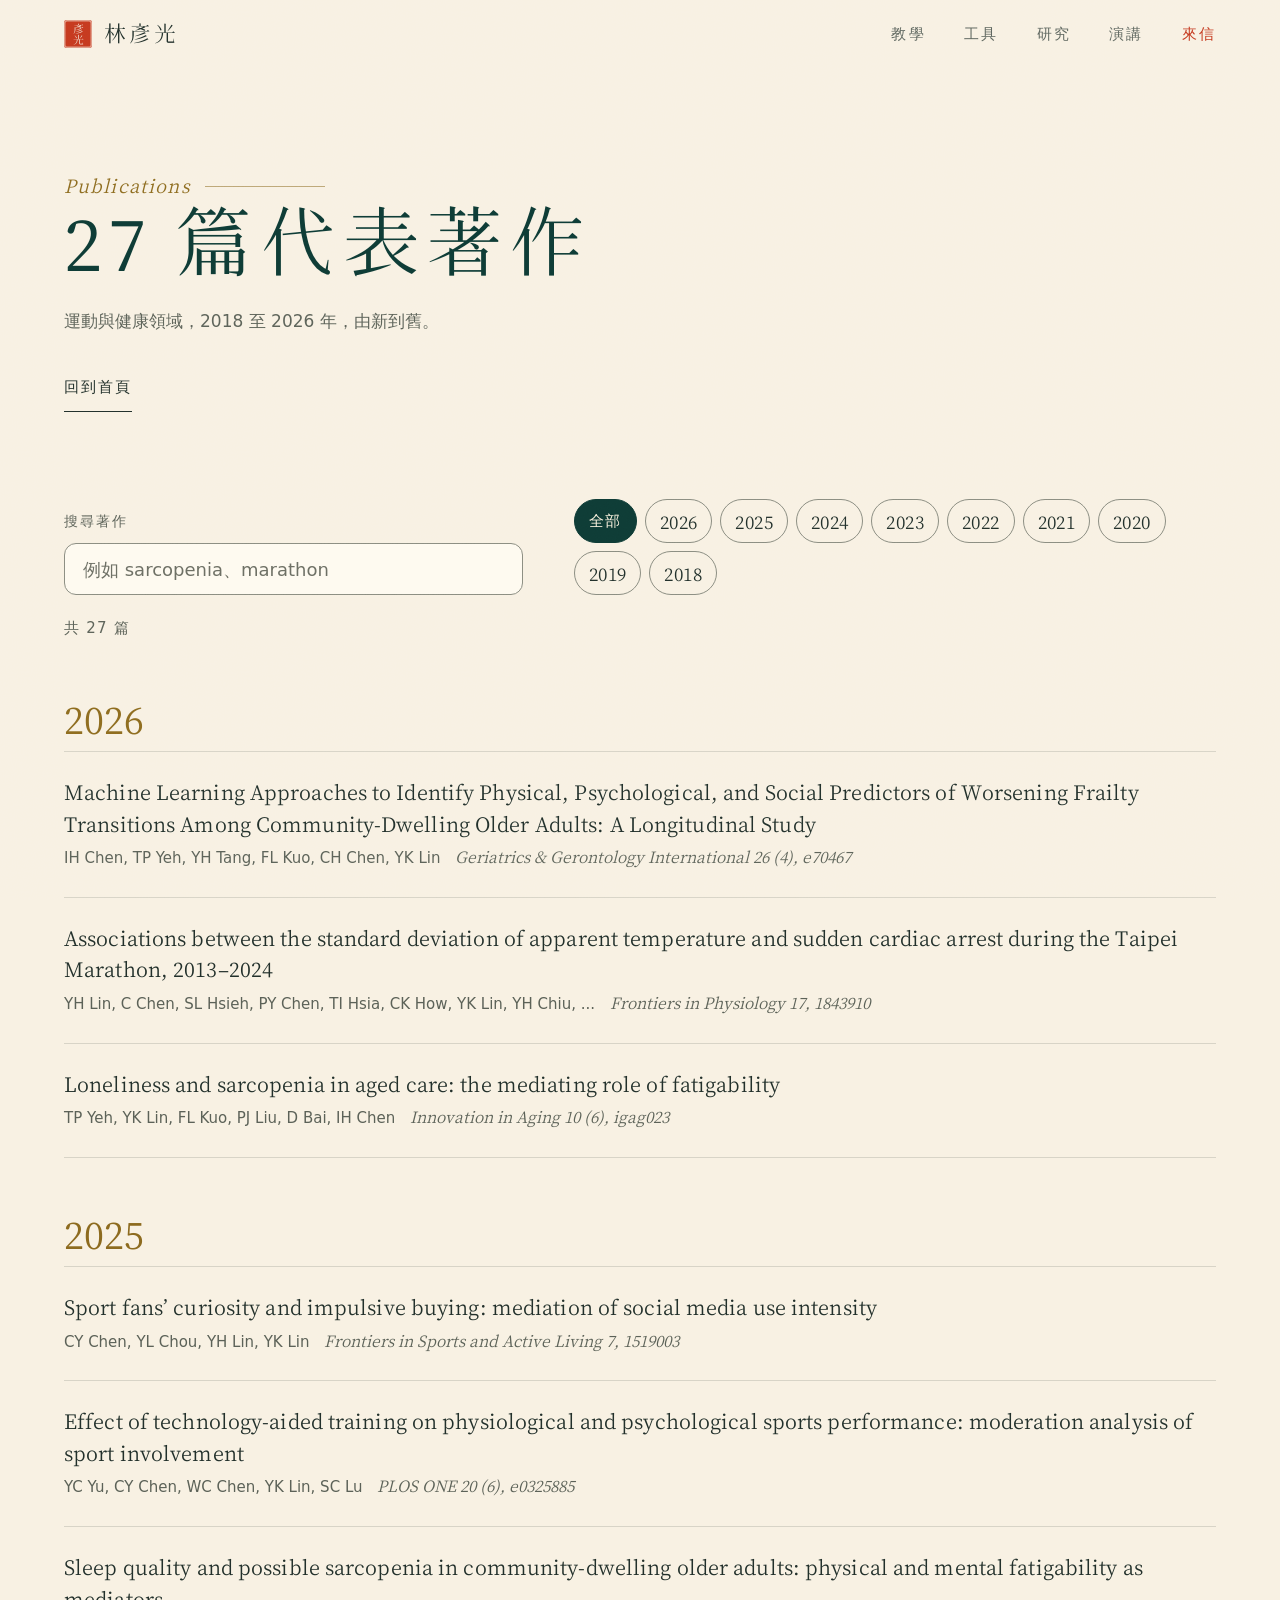
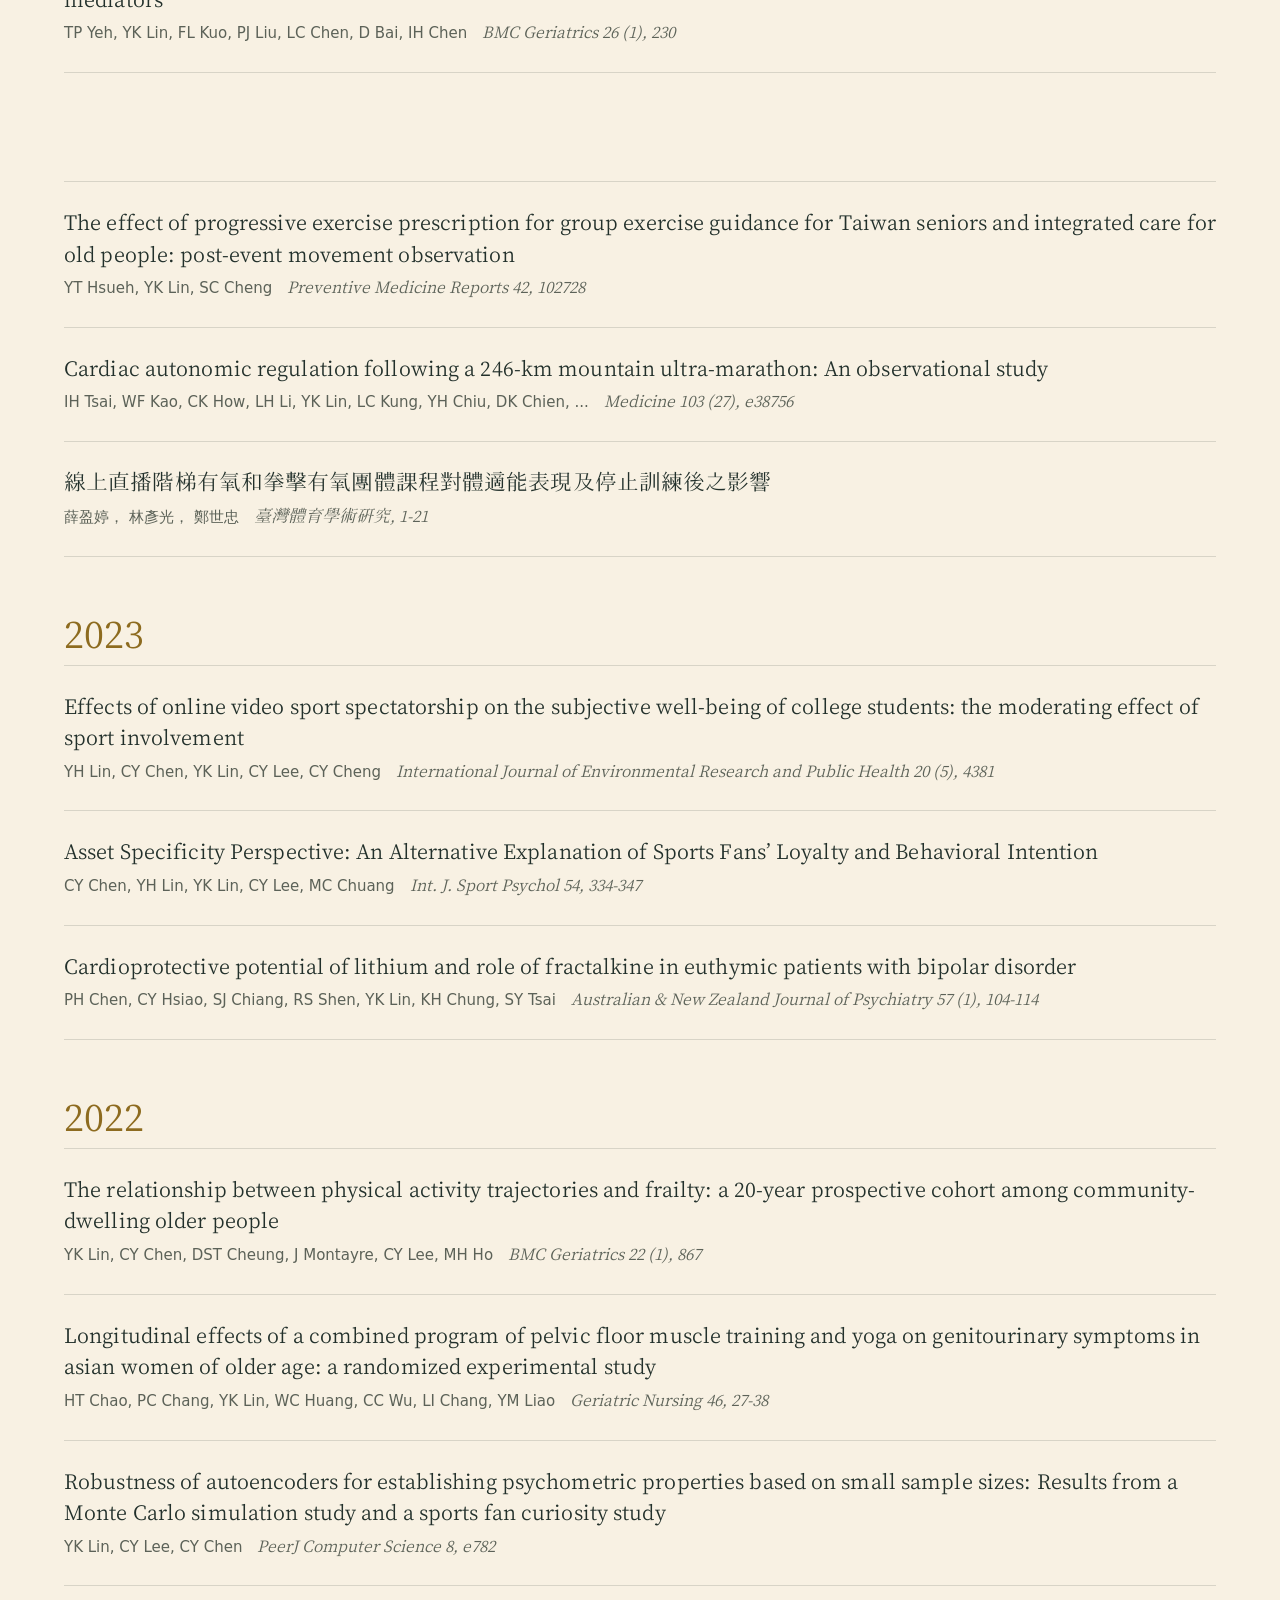
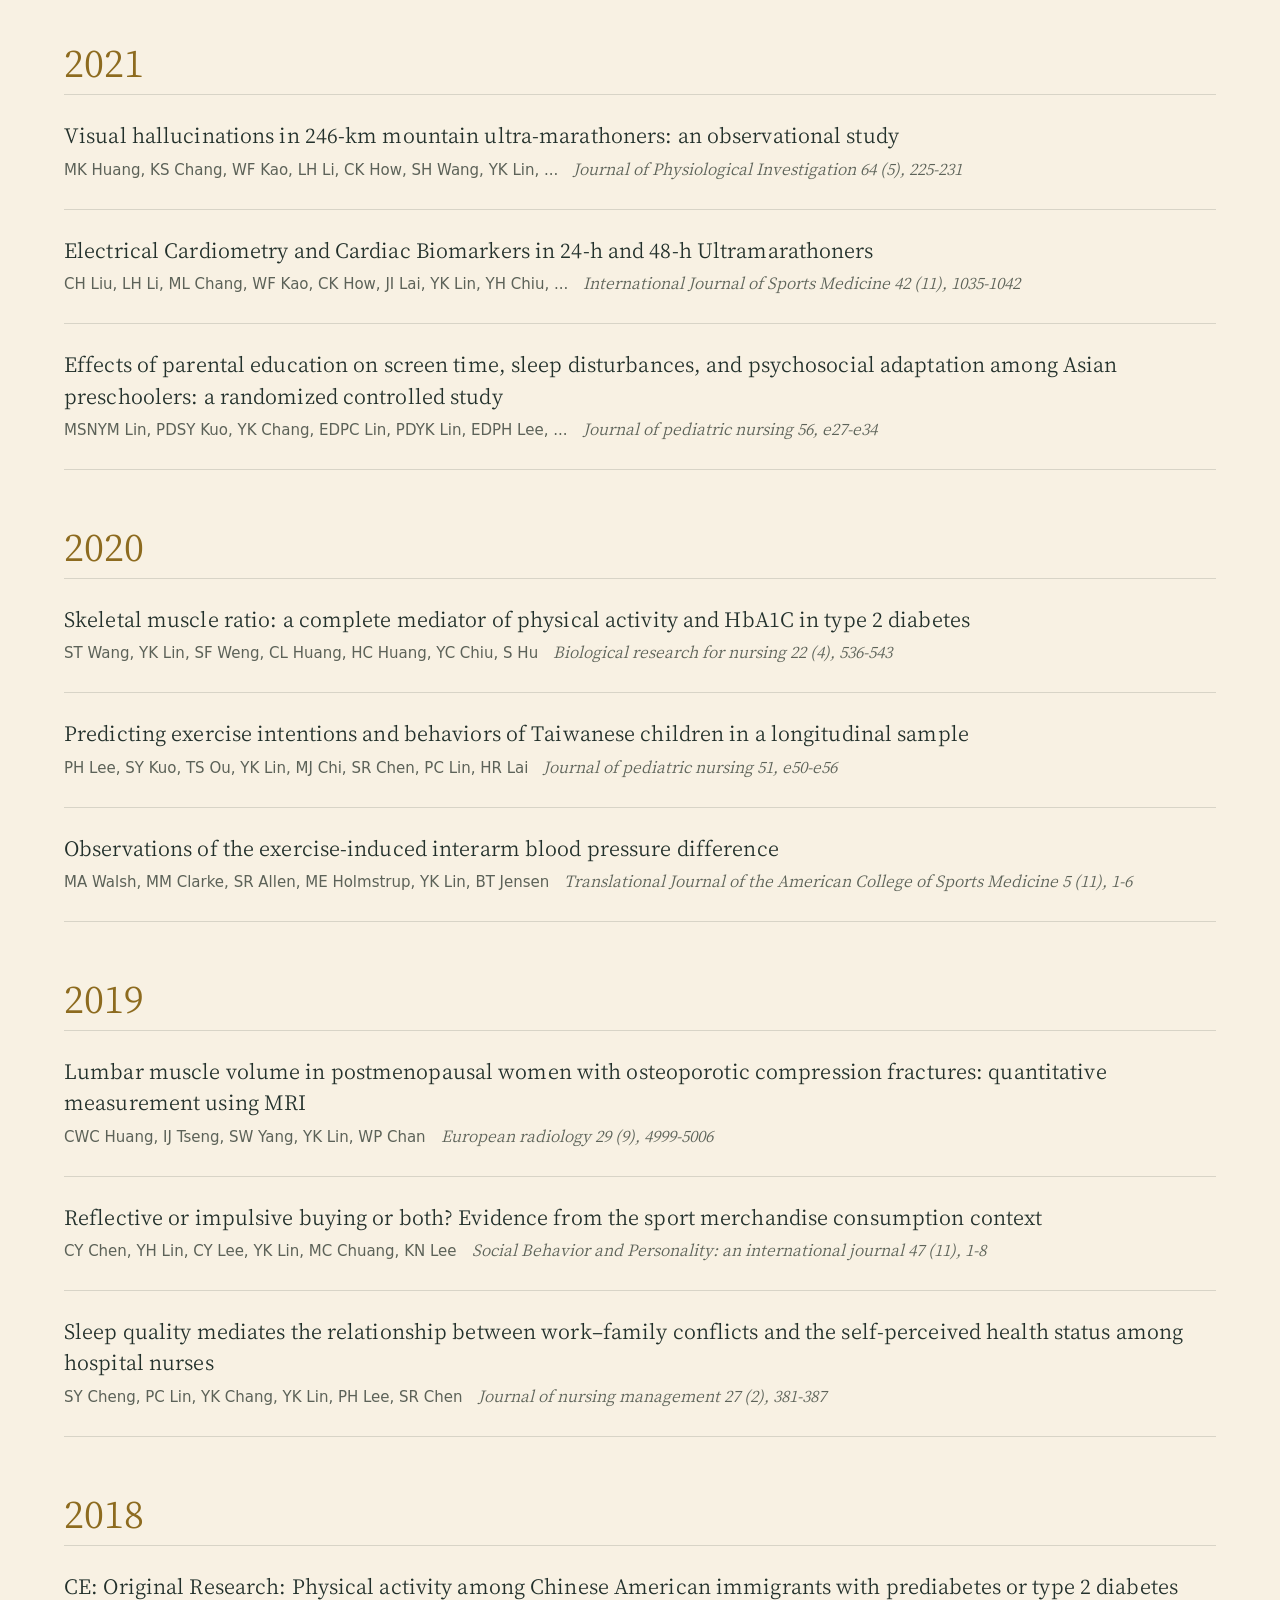
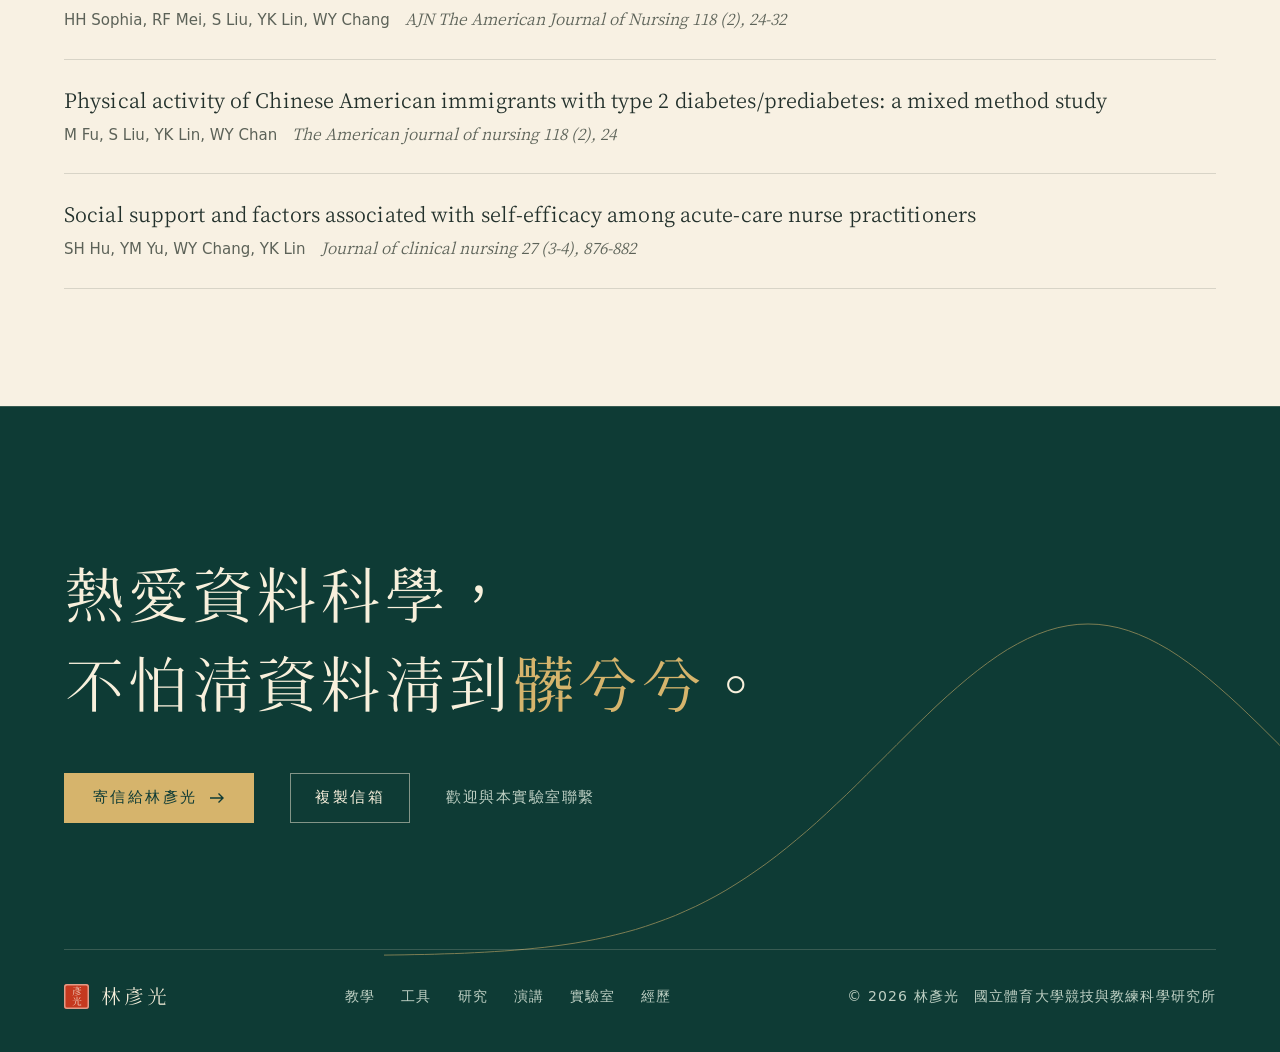
==== commit 978612f0: "首頁改組成各個面向：新增工具、演講與諮詢、實驗室三區；加入 DataFlow AI 與運動統計資料生成器 Co-Authored-By: Claude Fable 5.2 <noreply@anthr" ====
--- a/publications.html
+++ b/publications.html
@@ -23,9 +23,9 @@
     <a class="nav__brand" href="index.html#top"><span class="seal" aria-hidden="true">彥光</span>林彥光</a>
     <nav class="nav__links" aria-label="主選單">
       <a href="index.html#teaching">教學</a>
+      <a href="index.html#tools">工具</a>
       <a href="index.html#research">研究</a>
-      <a href="index.html#publications">著作</a>
-      <a href="index.html#career">經歷</a>
+      <a href="index.html#talks">演講</a>
       <a class="nav__mail" href="mailto:robbinlin@ntsu.edu.tw">來信</a>
     </nav>
   </div>
@@ -122,7 +122,7 @@
     <div class="foot">
       <span class="foot__brand"><span class="seal" aria-hidden="true">彥光</span>林彥光</span>
       <nav aria-label="頁尾">
-        <a href="index.html#teaching">教學</a><a href="index.html#research">研究</a><a href="index.html#publications">著作</a><a href="index.html#career">經歷</a>
+        <a href="index.html#teaching">教學</a><a href="index.html#tools">工具</a><a href="index.html#research">研究</a><a href="index.html#talks">演講</a><a href="index.html#lab">實驗室</a><a href="index.html#career">經歷</a>
       </nav>
       <span>&copy; 2026 林彥光　國立體育大學競技與教練科學研究所</span>
     </div>
--- a/style.css
+++ b/style.css
@@ -90,19 +90,10 @@
 .hero { position: relative; min-height: 100svh; display: flex; flex-direction: column; overflow: hidden; padding-top: 68px;
   background: radial-gradient(90% 70% at 88% 8%, #fde3b4 0%, rgba(253, 227, 180, 0) 60%), radial-gradient(70% 60% at 0% 100%, #f6dccb 0%, rgba(246, 220, 203, 0) 60%), var(--paper); }
 .hero :focus-visible { outline-color: var(--gold-deep); }
-.hero__curve { position: absolute; left: 0; bottom: 101px; width: 100%; height: min(15vh, 132px); pointer-events: none; }
+.hero__curve { position: absolute; left: 14vw; bottom: 101px; width: 130vw; height: min(52vh, 470px); pointer-events: none; }
 .hero__curve path { fill: none; stroke: var(--gold-deep); stroke-width: 1.2; vector-effect: non-scaling-stroke; }
 .hero__curve .axis { stroke: var(--paper-line); stroke-width: 1; vector-effect: non-scaling-stroke; }
 .hero__curve .tick { stroke: rgba(141, 107, 31, 0.3); stroke-width: 1; stroke-dasharray: 2 5; vector-effect: non-scaling-stroke; }
-.hero__curve .area { stroke: none; fill: rgba(214, 180, 108, 0.3); }
-/* 可以讀的曲線：標記貼在線上，旁邊是 z 分數與百分位 */
-.zread { position: absolute; left: 0; top: 0; z-index: 3; pointer-events: none; opacity: 0; transition: opacity 150ms ease-in; will-change: transform; }
-.zread.is-on { opacity: 1; transition: opacity 200ms ease-out; }
-.zread__dot { position: absolute; left: -6px; top: -6px; width: 12px; height: 12px; background: var(--seal); rotate: 45deg; box-shadow: 0 0 0 4px rgba(248, 241, 227, 0.9); }
-.zread__label { position: absolute; left: 0; bottom: 18px; translate: -50% 0; display: flex; align-items: baseline; gap: 10px; white-space: nowrap; padding: 6px 14px 7px; background: var(--ink); color: var(--ivory); border-radius: 999px; font-size: 13px; letter-spacing: 0.08em; }
-.zread__label b { font-weight: 500; font-size: 19px; color: var(--gold); letter-spacing: 0.02em; }
-.zread.is-left .zread__label { translate: -12% 0; }
-.zread.is-right .zread__label { translate: -88% 0; }
 .hero__curve .draw { stroke-dasharray: 1; stroke-dashoffset: 0; }
 .js .hero__curve .draw { stroke-dashoffset: 1; animation: draw 2.8s var(--ease) 0.9s forwards; }
 @keyframes draw { to { stroke-dashoffset: 0; } }
@@ -185,8 +176,8 @@
 }
 
 .hero__facts { position: relative; background: var(--ink); color: var(--ivory); }
-.hero__facts ul { display: grid; grid-template-columns: repeat(3, 1fr); }
-.hero__facts li { padding: 22px 0 26px; display: flex; align-items: baseline; gap: 16px; }
+.hero__facts ul { display: grid; grid-template-columns: repeat(4, 1fr); }
+.hero__facts li { padding: 22px 0 26px; display: flex; align-items: baseline; gap: 12px; }
 .hero__facts li + li { padding-left: clamp(16px, 3vw, 40px); border-left: 1px solid var(--ink-line); }
 .hero__facts .num { font-size: clamp(34px, 4vw, 52px); line-height: 1; color: var(--ivory); font-weight: 500; }
 .hero__facts span:last-child { font-family: var(--sans); font-size: 14px; letter-spacing: 0.14em; color: var(--ivory-dim); }
@@ -239,6 +230,43 @@
 .plate__frame img.is-on { clip-path: inset(0); transform: none; z-index: 2; transition: clip-path 0.75s var(--ease), transform 1.1s var(--ease); }
 .plate::before { content: ""; position: absolute; inset: -12px; border: 1px solid rgba(134, 105, 42, 0.45); pointer-events: none; }
 
+/* ---------- 工具 ---------- */
+.tools { display: grid; grid-template-columns: repeat(2, minmax(0, 1fr)); gap: clamp(20px, 3vw, 44px); }
+.tool {
+  display: grid; align-content: start; row-gap: 8px; padding: 18px 18px 26px; text-decoration: none; color: var(--ivory);
+  background: var(--ink-2); border: 1px solid var(--ink-line); border-radius: 22px;
+  transition: translate 300ms var(--ease), border-color 200ms ease-out, box-shadow 300ms var(--ease);
+}
+.tool:hover, .tool:focus-visible { translate: 0 -6px; border-color: var(--gold); box-shadow: 0 34px 60px -34px rgba(0, 0, 0, 0.7); }
+.tool:active { translate: 0 -2px; }
+.tool__shot { display: block; aspect-ratio: 1256 / 785; overflow: hidden; border-radius: 12px; margin-bottom: 14px; background: var(--ink); }
+.tool__shot img { width: 100%; height: 100%; object-fit: cover; object-position: 50% 0; transition: transform 600ms var(--ease); }
+.tool:hover .tool__shot img, .tool:focus-visible .tool__shot img { transform: scale(1.04); }
+.tool__kind { padding: 0 6px; font-size: 14px; letter-spacing: 0.16em; color: var(--gold); }
+.tool__name { padding: 0 6px; font: 400 clamp(28px, 3vw, 40px)/1.25 var(--serif-tc); letter-spacing: 0.04em; }
+.tool__name:lang(en) { font: 500 clamp(32px, 3.4vw, 46px)/1.15 var(--serif); letter-spacing: 0.01em; }
+.tool__desc { padding: 0 6px; color: var(--ivory-dim); font-size: 16px; max-width: 30em; }
+.tool .textlink { justify-self: start; margin: 10px 6px 0; color: var(--ivory); }
+.tool:hover .textlink, .tool:focus-visible .textlink { color: var(--gold); gap: 16px; }
+
+/* ---------- 小標 ---------- */
+.sub { margin: clamp(48px, 8vh, 80px) 0 20px; font: 400 clamp(22px, 2.2vw, 30px)/1.3 var(--serif-tc); letter-spacing: 0.08em; color: var(--gold); }
+.sec--paper .sub { color: var(--gold-deep); }
+.sub--first { margin-top: 0; }
+
+/* ---------- 演講與諮詢 ---------- */
+.talks { display: grid; grid-template-columns: minmax(0, 5fr) minmax(0, 6fr); column-gap: clamp(24px, 6vw, 88px); align-items: start; }
+.talks__photo { aspect-ratio: 4 / 3; overflow: hidden; border-radius: 22px; }
+.talks__photo img { width: 100%; height: 100%; object-fit: cover; object-position: 78% 50%; }
+.venues { display: flex; flex-wrap: wrap; gap: 10px; }
+.venues li { padding: 9px 18px 10px; border: 1px solid rgba(214, 180, 108, 0.6); border-radius: 999px; font: 400 clamp(18px, 1.6vw, 22px)/1.3 var(--serif-tc); letter-spacing: 0.06em; }
+.services { border-top: 1px solid var(--ink-line); }
+.services li { padding: 13px 0; border-bottom: 1px solid var(--ink-line); color: var(--ivory-dim); font-size: 16px; }
+.js .talks__photo.reveal { clip-path: inset(0 100% 0 0 round 22px); transition: clip-path 1.2s var(--ease); }
+.js .talks__photo.reveal.is-in { clip-path: inset(0 0 0 0 round 22px); }
+.js .sub.reveal { opacity: 0; transform: translateY(14px); transition: opacity 0.8s var(--ease), transform 0.8s var(--ease); }
+.js .sub.reveal.is-in { opacity: 1; transform: none; }
+
 /* ---------- 研究方向 ---------- */
 .fields { display: grid; grid-template-columns: repeat(4, 1fr); border-top: 1px solid var(--ink-line); }
 .field { position: relative; padding: 30px clamp(14px, 2vw, 28px) 8px 0; }
@@ -248,6 +276,10 @@
 .field + .field { padding-left: clamp(14px, 2vw, 28px); border-left: 1px solid var(--ink-line); }
 .field__en { font: italic 400 22px/1.3 var(--serif); color: var(--gold); }
 .field__zh { text-wrap: balance; margin-top: 12px; font: 400 clamp(23px, 2.2vw, 30px)/1.4 var(--serif-tc); letter-spacing: 0.06em; }
+
+.sec--paper .fields, .sec--paper .field + .field, .sec--paper .field:nth-child(n + 3) { border-color: var(--paper-line); }
+.sec--paper .field__en { color: var(--gold-deep); }
+.sec--paper .field::before { background: var(--gold-deep); }
 
 /* ---------- 著作 ---------- */
 .pubs { border-top: 1px solid var(--paper-line); }
@@ -382,6 +414,10 @@
   .plate { display: none; }
   .course__thumb { display: block; grid-column: 2 / -1; margin-top: 16px; aspect-ratio: 16 / 10; overflow: hidden; }
   .course__thumb img { width: 100%; height: 100%; object-fit: cover; object-position: 50% 0; }
+  .tools, .talks { grid-template-columns: minmax(0, 1fr); row-gap: 28px; }
+  .hero__facts ul { grid-template-columns: repeat(2, 1fr); }
+  .hero__facts li:nth-child(3) { padding-left: 0; border-left: 0; }
+  .hero__facts li:nth-child(n + 3) { border-top: 1px solid var(--ink-line); }
   .fields { grid-template-columns: repeat(2, 1fr); }
   .field:nth-child(3) { padding-left: 0; border-left: 0; }
   .field:nth-child(n + 3) { border-top: 1px solid var(--ink-line); }
@@ -427,6 +463,7 @@
 .band:hover .band__track { animation-play-state: paused; }
 .band span { font: italic 400 clamp(44px, 7vw, 104px)/1.1 var(--serif); white-space: nowrap; color: transparent; -webkit-text-stroke: 1px rgba(214, 180, 108, 0.8); }
 .band span:nth-of-type(3n + 1) { color: var(--gold); -webkit-text-stroke: 0; }
+.band span:lang(zh-Hant) { font: 400 clamp(38px, 6vw, 88px)/1.2 var(--serif-tc); letter-spacing: 0.08em; }
 .band i { width: 10px; height: 10px; flex: none; background: var(--seal); transform: rotate(45deg); }
 @keyframes band { to { transform: translateX(-50%); } }
 
@@ -456,6 +493,7 @@
 .js .hero__facts li:nth-child(1) { animation-delay: 1.2s; }
 .js .hero__facts li:nth-child(2) { animation-delay: 1.32s; }
 .js .hero__facts li:nth-child(3) { animation-delay: 1.44s; }
+.js .hero__facts li:nth-child(4) { animation-delay: 1.56s; }
 @keyframes rise { to { transform: none; } }
 @keyframes stamp { 60% { opacity: 1; transform: scale(0.94) rotate(0deg); } 100% { opacity: 1; transform: none; } }
 @keyframes fadeup { to { opacity: 1; transform: none; } }
@@ -507,6 +545,8 @@
   .hero.is-pinned { position: relative; }
   .band__track { animation: none !important; }
   .js .tl.reveal .tl__bar { transform: none !important; opacity: 1 !important; }
+  .js .talks__photo.reveal { clip-path: none !important; }
+  .tool, .tool__shot img { transition: none; }
   ::view-transition-old(publist), ::view-transition-new(publist) { animation: none; }
   ::view-transition-old(root), ::view-transition-new(root) { animation: none; }
 }
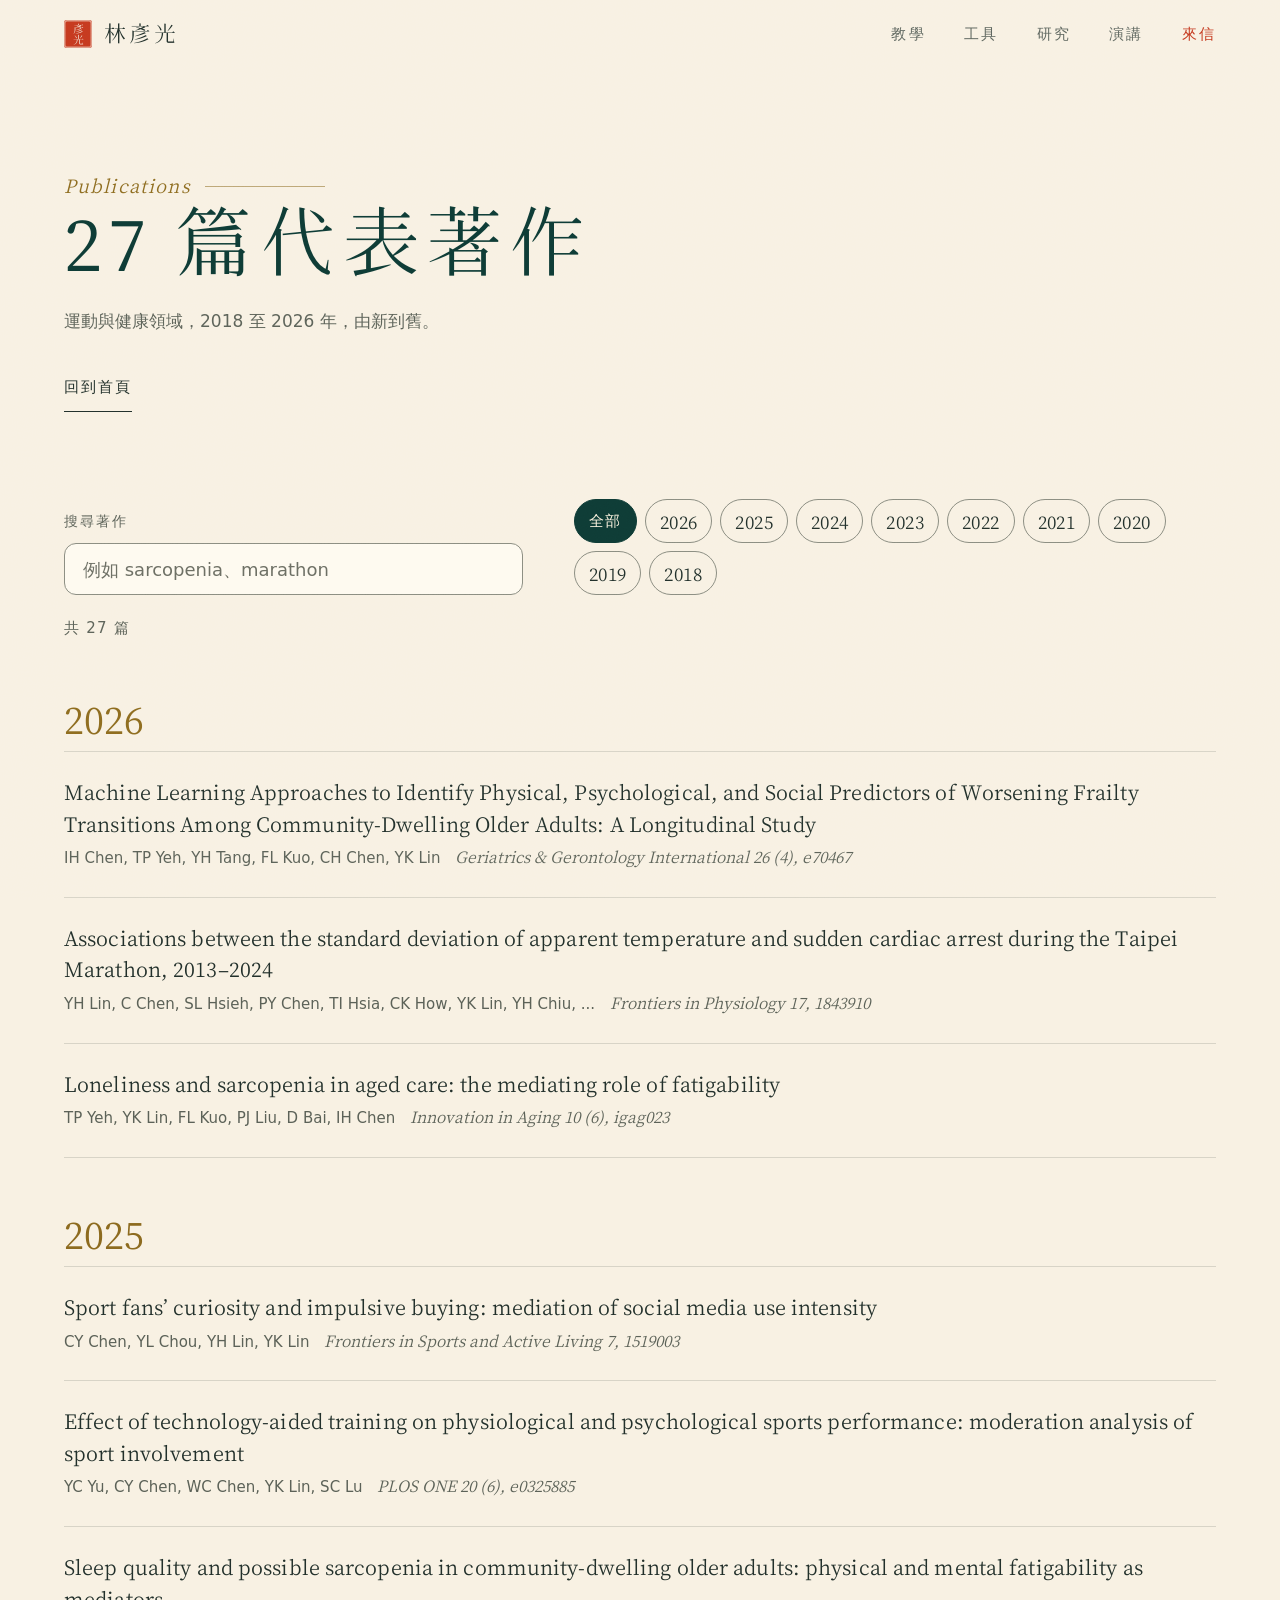
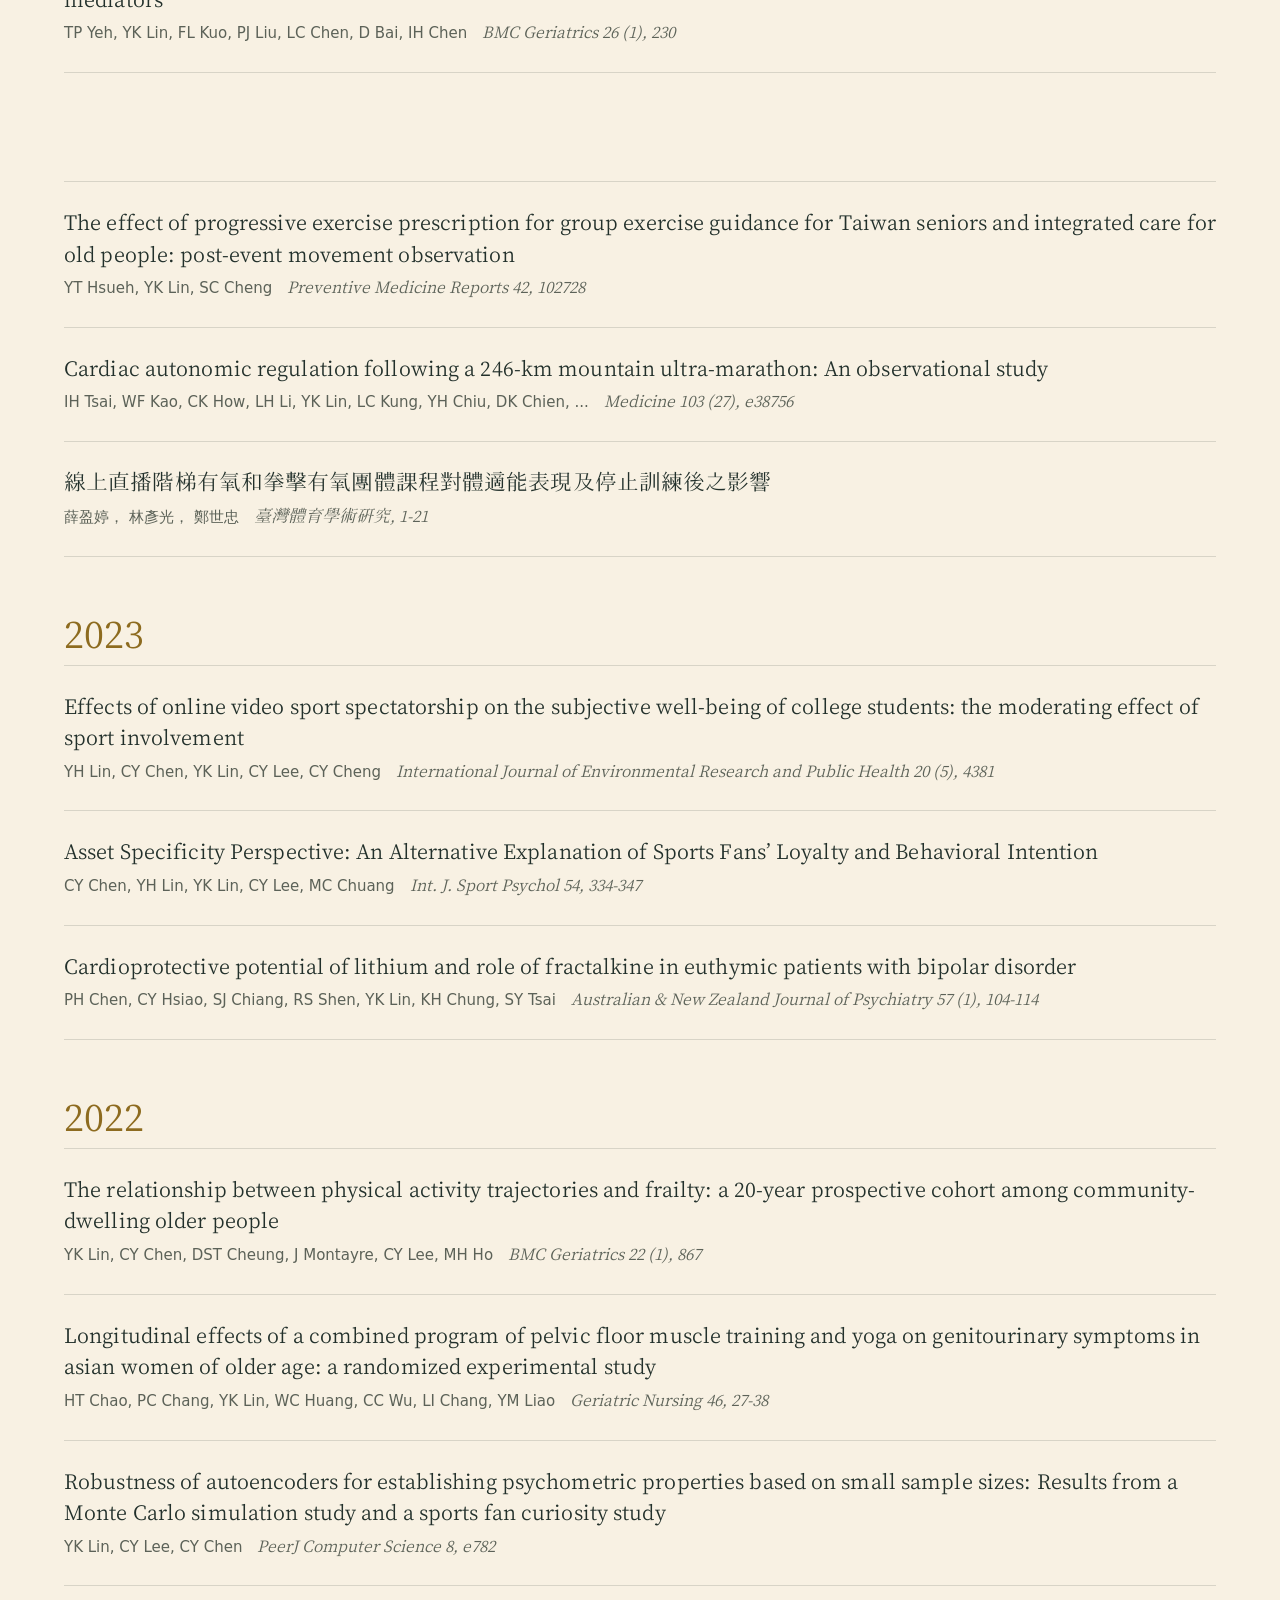
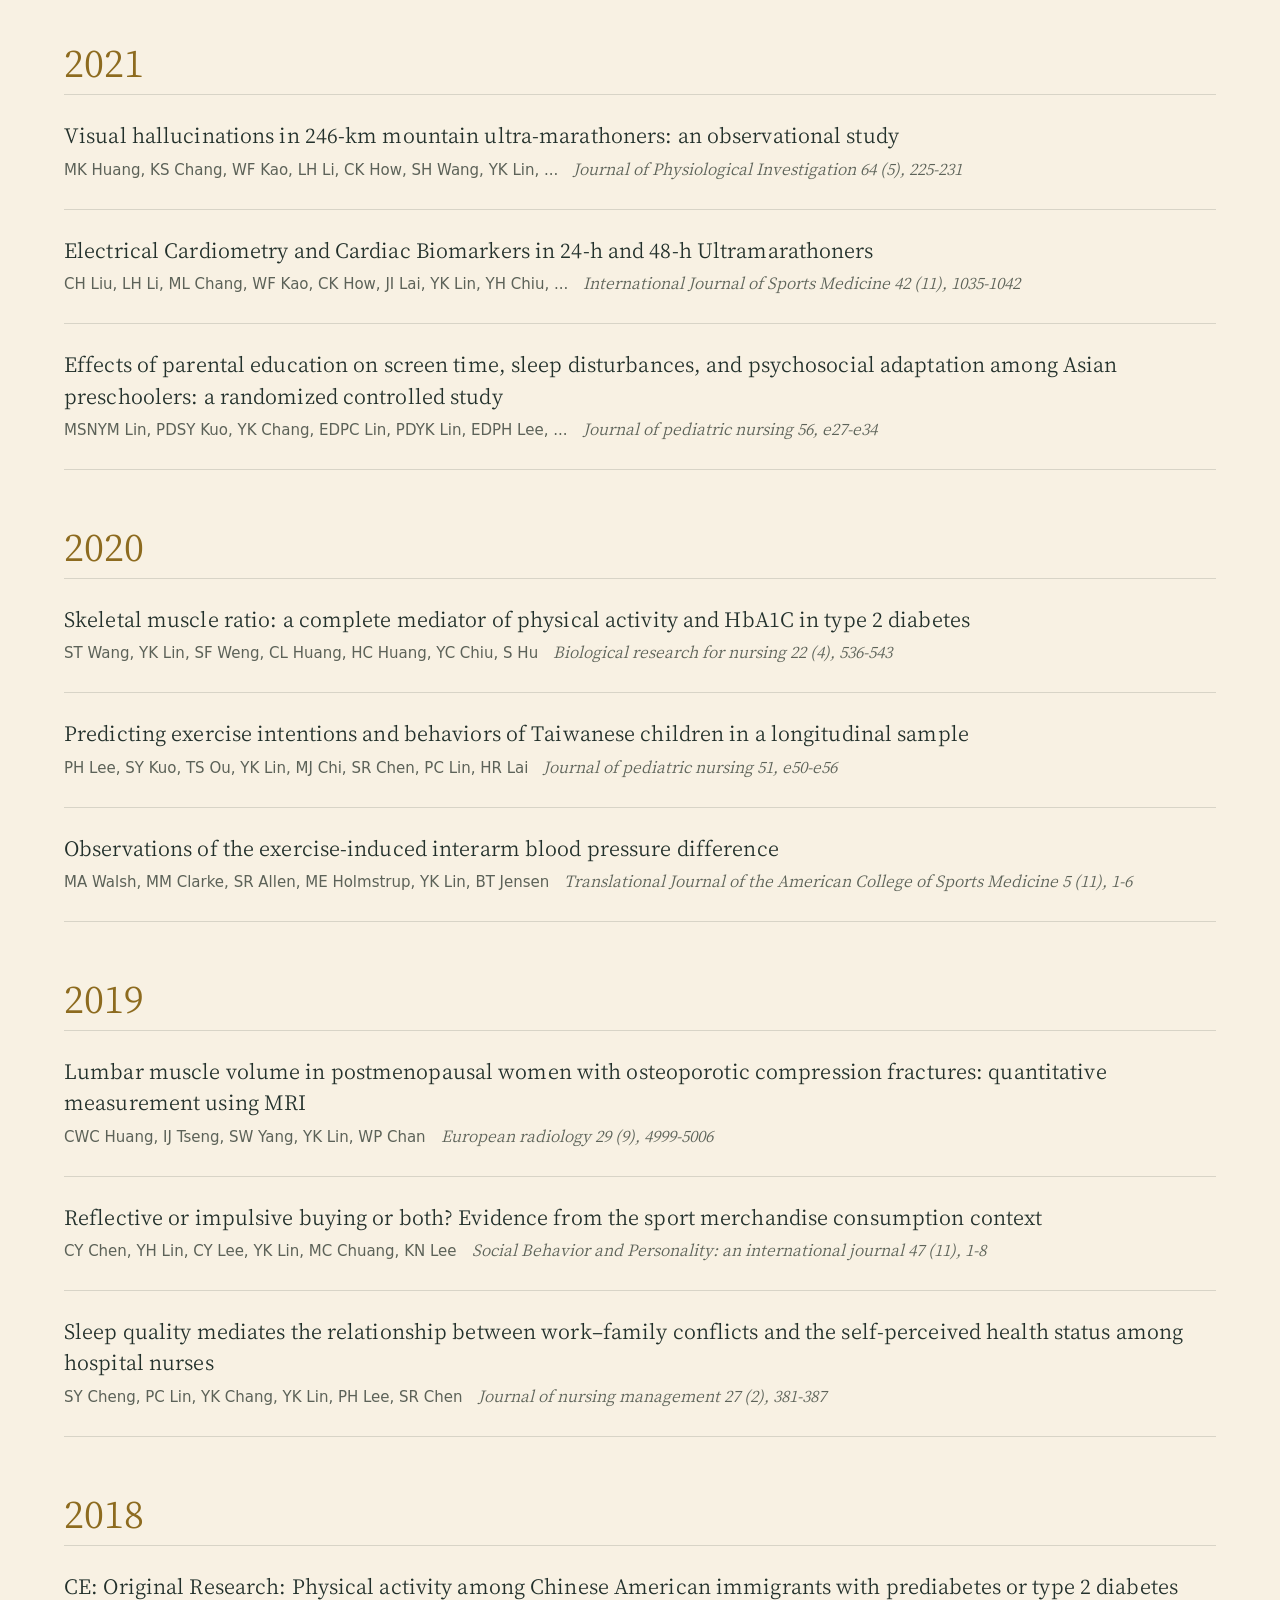
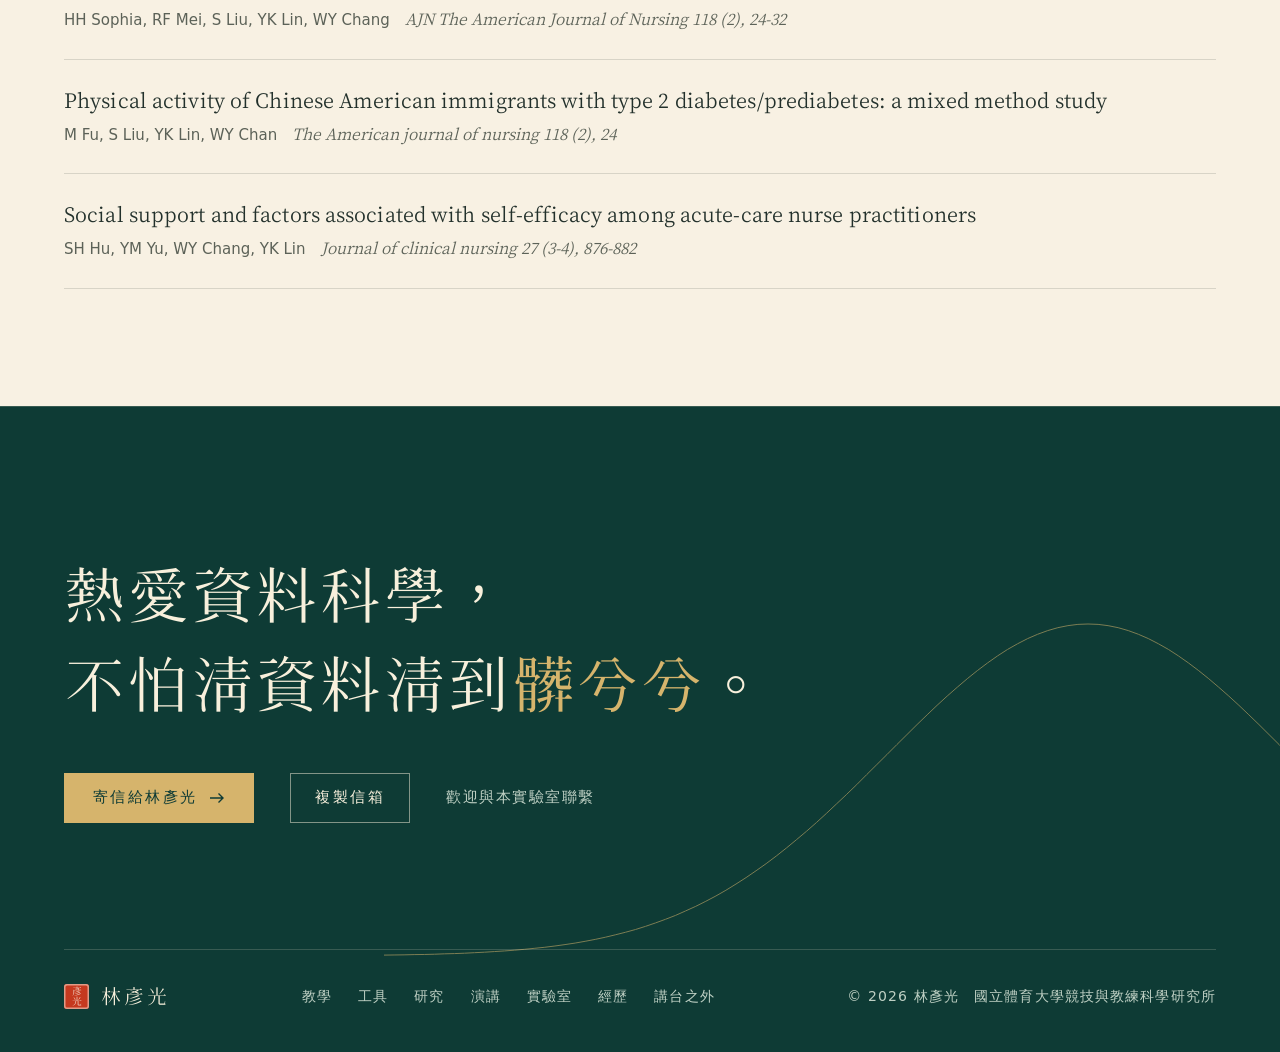
==== commit 153a7c7a: "首屏換成本人的生活照，新增「講台之外」照片區 Co-Authored-By: Claude Fable 5.2 <noreply@anthropic.com> Claude-Session: http" ====
--- a/publications.html
+++ b/publications.html
@@ -122,7 +122,7 @@
     <div class="foot">
       <span class="foot__brand"><span class="seal" aria-hidden="true">彥光</span>林彥光</span>
       <nav aria-label="頁尾">
-        <a href="index.html#teaching">教學</a><a href="index.html#tools">工具</a><a href="index.html#research">研究</a><a href="index.html#talks">演講</a><a href="index.html#lab">實驗室</a><a href="index.html#career">經歷</a>
+        <a href="index.html#teaching">教學</a><a href="index.html#tools">工具</a><a href="index.html#research">研究</a><a href="index.html#talks">演講</a><a href="index.html#lab">實驗室</a><a href="index.html#career">經歷</a><a href="index.html#life">講台之外</a>
       </nav>
       <span>&copy; 2026 林彥光　國立體育大學競技與教練科學研究所</span>
     </div>
--- a/style.css
+++ b/style.css
@@ -170,7 +170,7 @@
 .js .facet--tl { animation-delay: 1.5s; } .js .facet--tr { animation-delay: 1.62s; } .js .facet--bl { animation-delay: 1.74s; } .js .facet--br { animation-delay: 1.86s; }
 .js .halo { animation: fadein 1.4s var(--ease) 0.9s both; }
 .portrait__frame { aspect-ratio: 4 / 5; overflow: hidden; border-radius: 28px; background: var(--paper-2); box-shadow: 0 40px 70px -40px rgba(14, 59, 53, 0.55); }
-.portrait__frame img { width: 100%; height: 124%; object-fit: cover; object-position: 88% 0; }
+.portrait__frame img { width: 100%; height: 100%; object-fit: cover; object-position: 50% 30%; }
 .portrait::before {
   content: ""; position: absolute; inset: 14px -14px -14px 14px; border: 1.5px solid var(--gold); border-radius: 28px; pointer-events: none; z-index: -1;
 }
@@ -231,7 +231,7 @@
 .plate::before { content: ""; position: absolute; inset: -12px; border: 1px solid rgba(134, 105, 42, 0.45); pointer-events: none; }
 
 /* ---------- 工具 ---------- */
-.tools { display: grid; grid-template-columns: repeat(2, minmax(0, 1fr)); gap: clamp(20px, 3vw, 44px); }
+.tools { display: grid; grid-template-columns: repeat(3, minmax(0, 1fr)); gap: clamp(16px, 2vw, 28px); }
 .tool {
   display: grid; align-content: start; row-gap: 8px; padding: 18px 18px 26px; text-decoration: none; color: var(--ivory);
   background: var(--ink-2); border: 1px solid var(--ink-line); border-radius: 22px;
@@ -239,12 +239,17 @@
 }
 .tool:hover, .tool:focus-visible { translate: 0 -6px; border-color: var(--gold); box-shadow: 0 34px 60px -34px rgba(0, 0, 0, 0.7); }
 .tool:active { translate: 0 -2px; }
+.tool--plain:hover { translate: none; border-color: var(--ink-line); box-shadow: none; }
+.tool__shot--fig { background: #fff; }
+.tool .tool__shot--fig img { object-fit: contain; object-position: 50% 50%; padding: 10px; }
+.tool--plain:hover .tool__shot img { transform: none; }
+.tool__state { justify-self: start; margin: 10px 6px 0; padding: 7px 14px 8px; border: 1px dashed rgba(214, 180, 108, 0.7); border-radius: 999px; font-size: 14px; letter-spacing: 0.08em; color: var(--gold); }
 .tool__shot { display: block; aspect-ratio: 1256 / 785; overflow: hidden; border-radius: 12px; margin-bottom: 14px; background: var(--ink); }
 .tool__shot img { width: 100%; height: 100%; object-fit: cover; object-position: 50% 0; transition: transform 600ms var(--ease); }
 .tool:hover .tool__shot img, .tool:focus-visible .tool__shot img { transform: scale(1.04); }
 .tool__kind { padding: 0 6px; font-size: 14px; letter-spacing: 0.16em; color: var(--gold); }
-.tool__name { padding: 0 6px; font: 400 clamp(28px, 3vw, 40px)/1.25 var(--serif-tc); letter-spacing: 0.04em; }
-.tool__name:lang(en) { font: 500 clamp(32px, 3.4vw, 46px)/1.15 var(--serif); letter-spacing: 0.01em; }
+.tool__name { padding: 0 6px; font: 400 clamp(24px, 2.3vw, 32px)/1.25 var(--serif-tc); letter-spacing: 0.04em; }
+.tool__name:lang(en) { font: 500 clamp(30px, 2.8vw, 40px)/1.15 var(--serif); letter-spacing: 0.01em; }
 .tool__desc { padding: 0 6px; color: var(--ivory-dim); font-size: 16px; max-width: 30em; }
 .tool .textlink { justify-self: start; margin: 10px 6px 0; color: var(--ivory); }
 .tool:hover .textlink, .tool:focus-visible .textlink { color: var(--gold); gap: 16px; }
@@ -373,6 +378,15 @@
 .copybtn:disabled { opacity: 0.5; cursor: default; }
 .copybtn.is-done { background: var(--ivory); border-color: var(--ivory); color: var(--ink); }
 .copybtn__status { font: 400 17px/1.4 var(--sans); letter-spacing: 0.04em; color: var(--gold); user-select: all; }
+
+/* ---------- 講台之外 ---------- */
+.life { display: grid; grid-template-columns: minmax(0, 16fr) minmax(0, 5fr) minmax(0, 5fr); gap: clamp(12px, 1.6vw, 22px); }
+.life__item { overflow: hidden; border-radius: 22px; background: var(--paper-2); box-shadow: 0 30px 50px -34px rgba(14, 59, 53, 0.5); }
+.life__item--wide { aspect-ratio: 16 / 9; }
+.life__item img { width: 100%; height: 100%; object-fit: cover; transition: transform 700ms var(--ease); }
+.life__item:nth-child(2) img { object-position: 52% 50%; }
+.life__item:nth-child(3) img { object-position: 45% 30%; }
+.life__item:hover img { transform: scale(1.04); }
 
 /* ---------- 聯絡 ---------- */
 .contact { position: relative; z-index: 1; background: var(--ink); color: var(--ivory); border-top: 1px solid var(--ink-line); padding-block: clamp(90px, 16vh, 170px) 0; overflow: hidden; }
@@ -415,6 +429,9 @@
   .course__thumb { display: block; grid-column: 2 / -1; margin-top: 16px; aspect-ratio: 16 / 10; overflow: hidden; }
   .course__thumb img { width: 100%; height: 100%; object-fit: cover; object-position: 50% 0; }
   .tools, .talks { grid-template-columns: minmax(0, 1fr); row-gap: 28px; }
+  .life { grid-template-columns: repeat(2, minmax(0, 1fr)); }
+  .life__item--wide { grid-column: 1 / -1; }
+  .life__item:not(.life__item--wide) { aspect-ratio: 3 / 4; }
   .hero__facts ul { grid-template-columns: repeat(2, 1fr); }
   .hero__facts li:nth-child(3) { padding-left: 0; border-left: 0; }
   .hero__facts li:nth-child(n + 3) { border-top: 1px solid var(--ink-line); }
@@ -546,7 +563,7 @@
   .band__track { animation: none !important; }
   .js .tl.reveal .tl__bar { transform: none !important; opacity: 1 !important; }
   .js .talks__photo.reveal { clip-path: none !important; }
-  .tool, .tool__shot img { transition: none; }
+  .tool, .tool__shot img, .life__item img { transition: none; }
   ::view-transition-old(publist), ::view-transition-new(publist) { animation: none; }
   ::view-transition-old(root), ::view-transition-new(root) { animation: none; }
 }
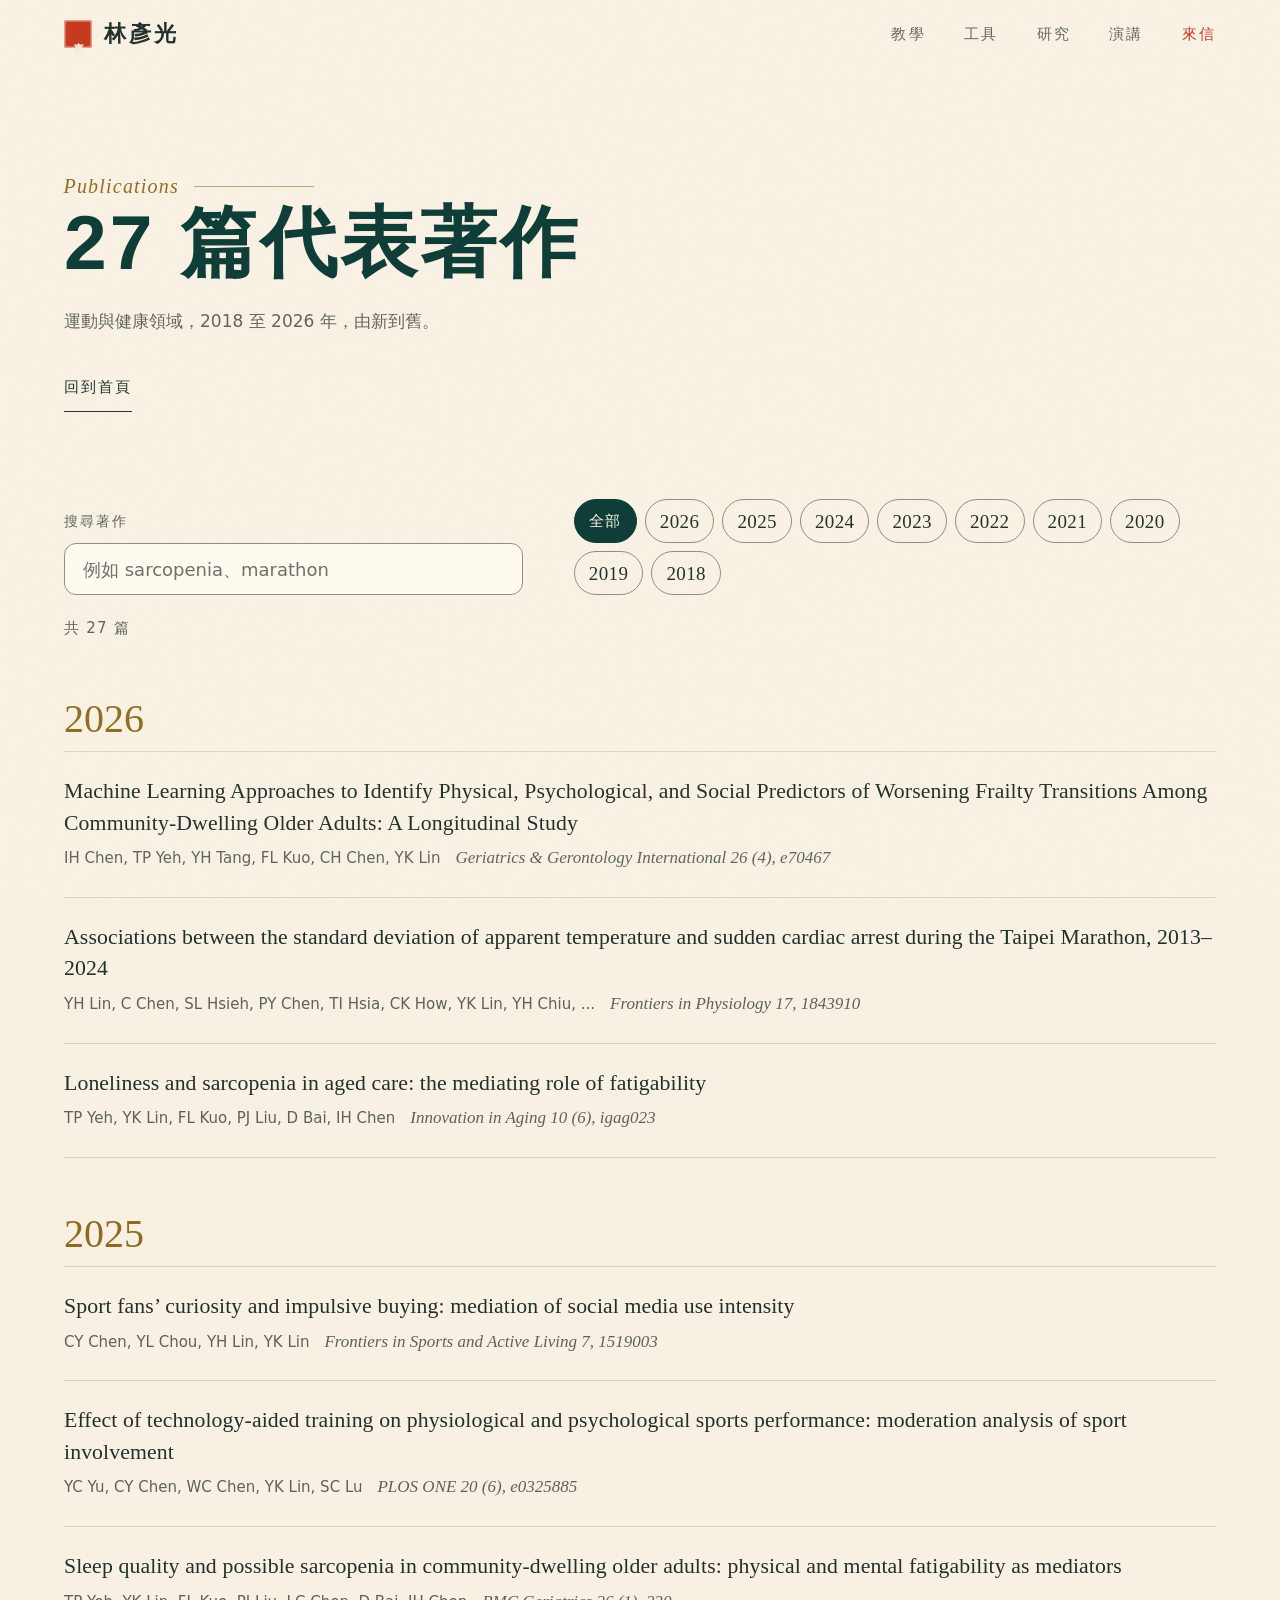
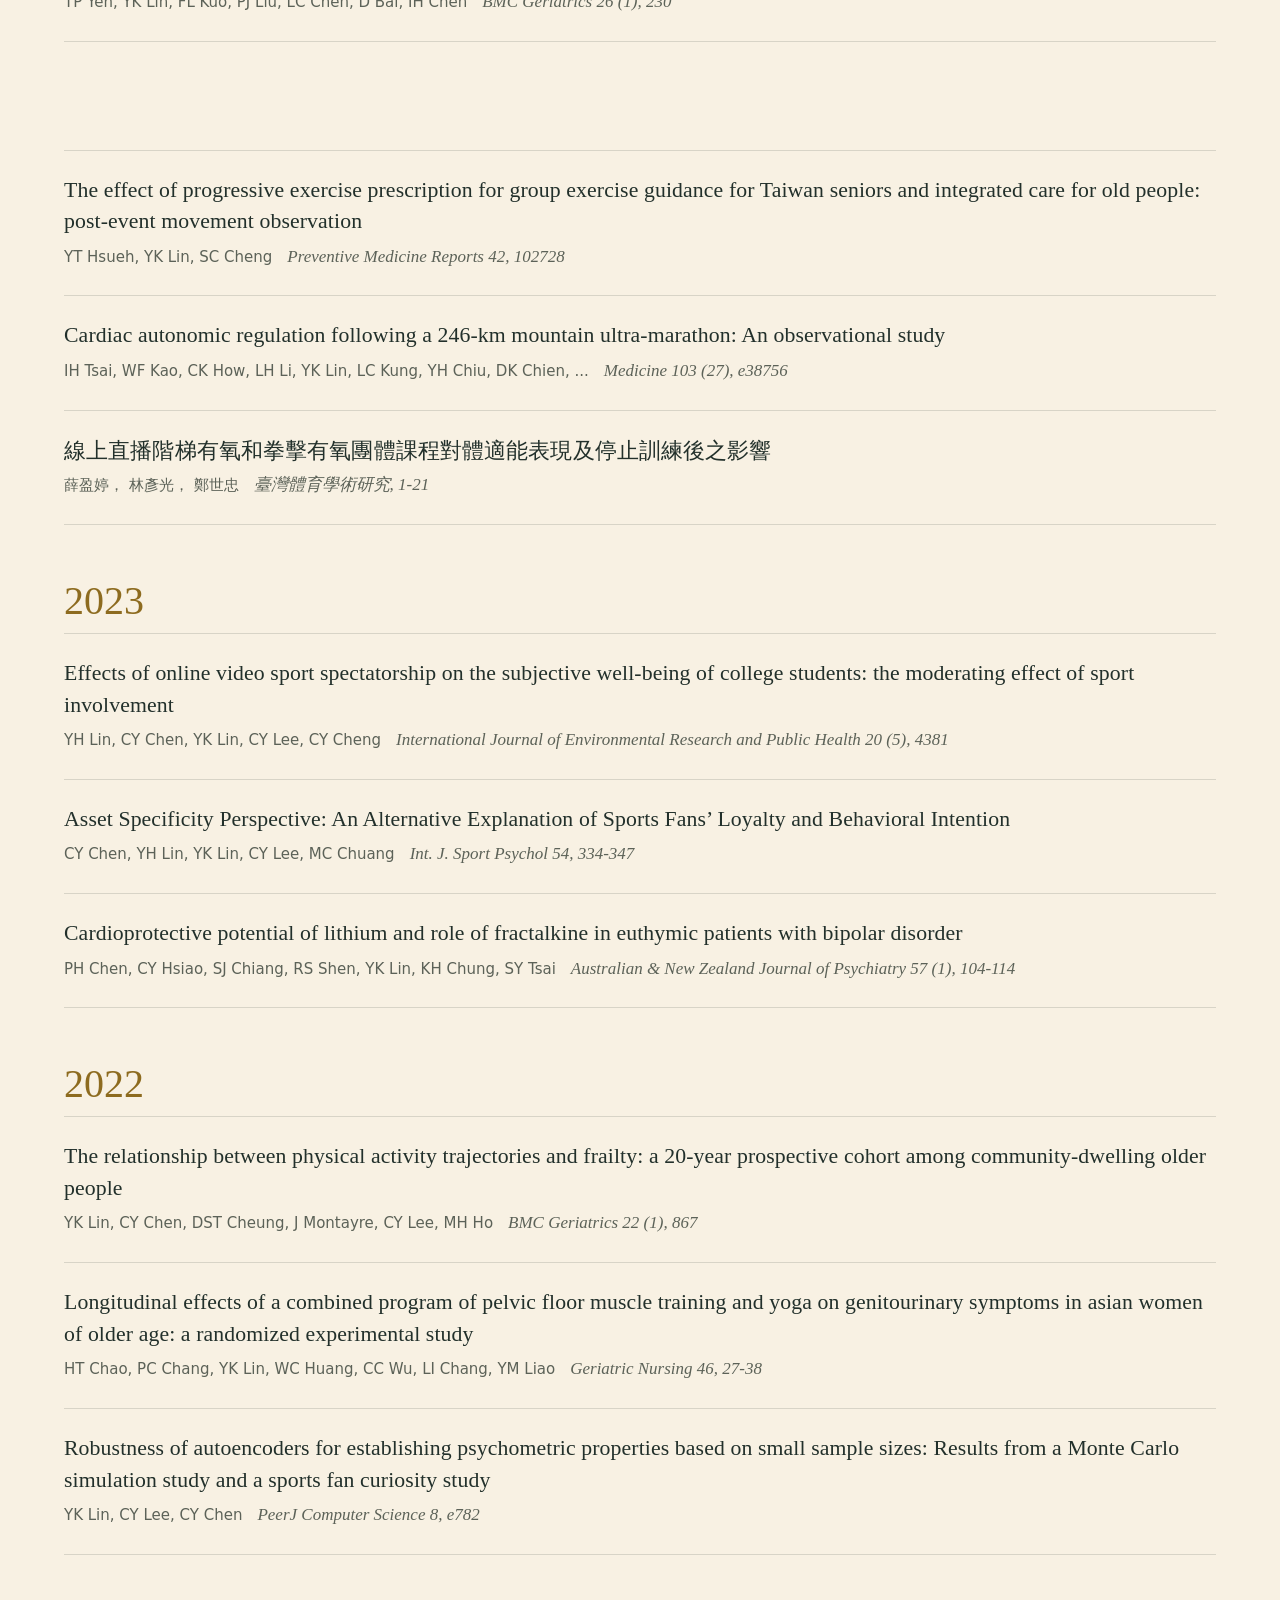
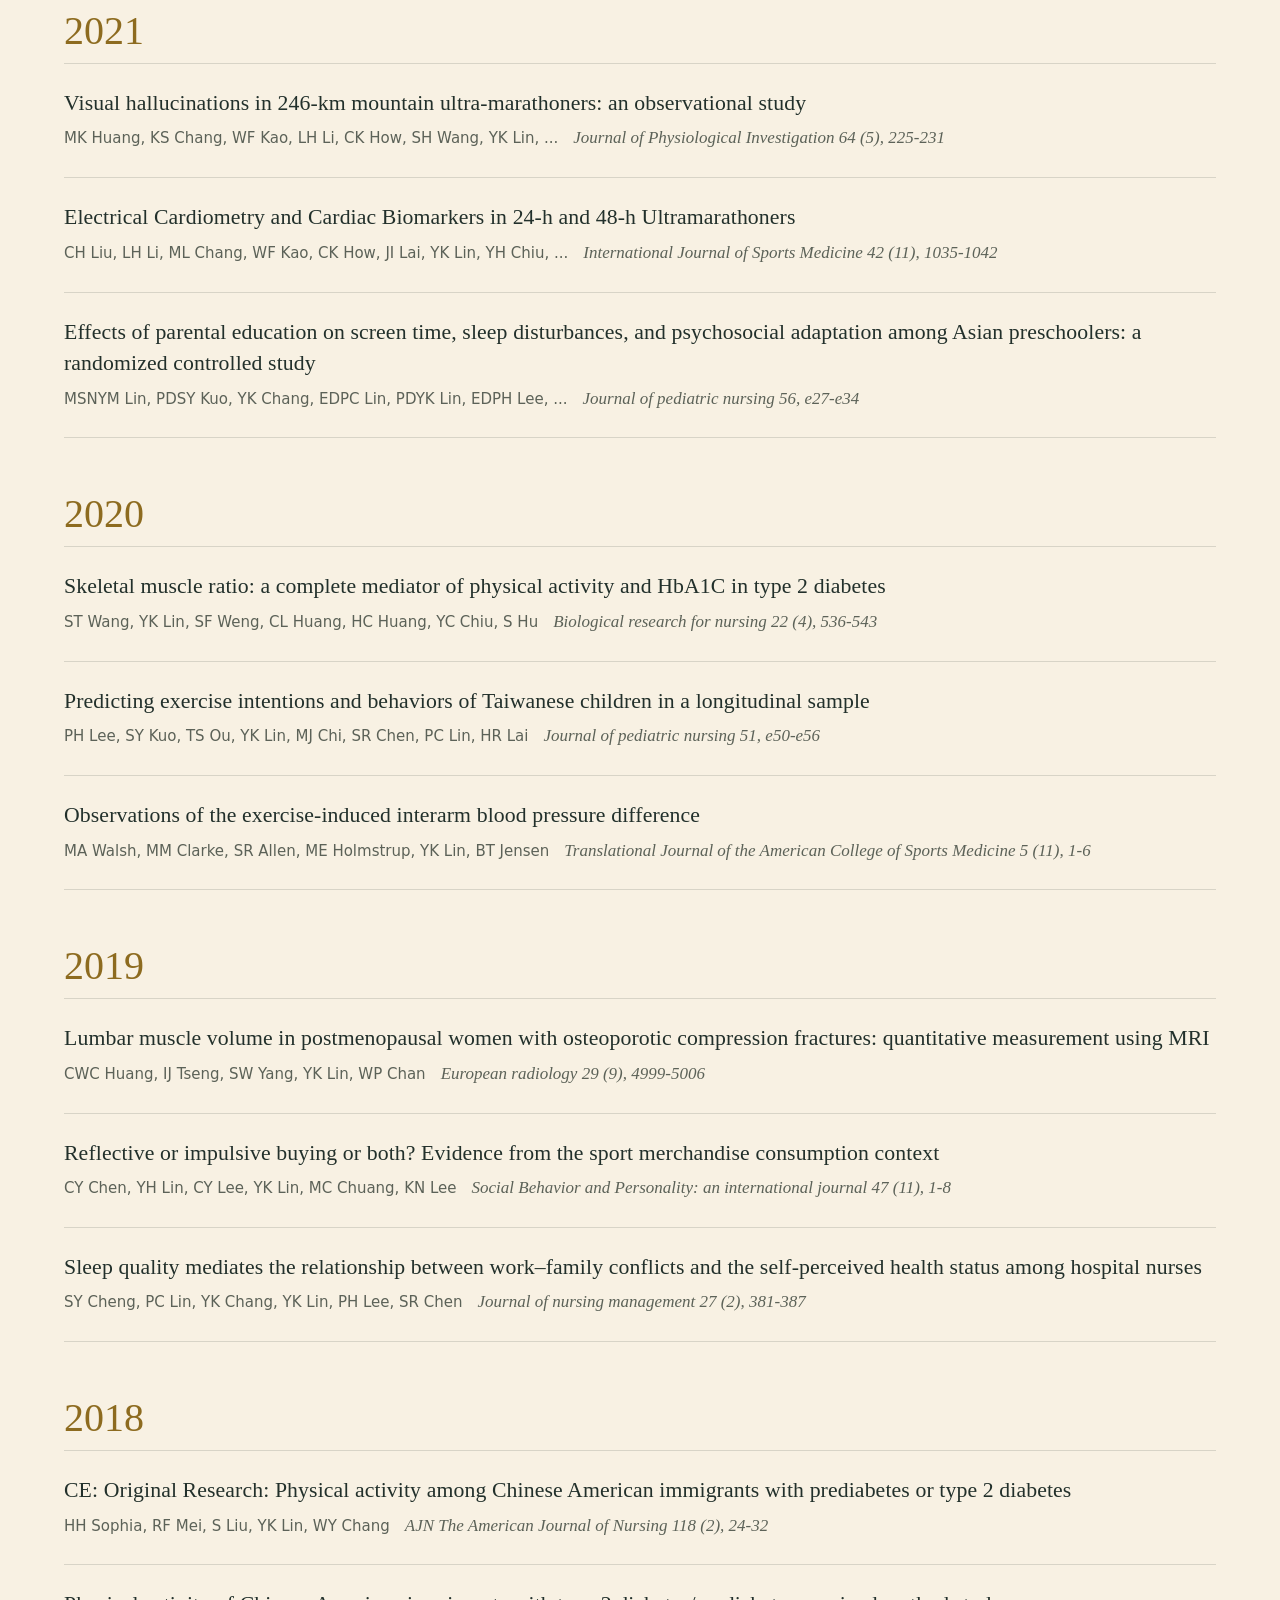
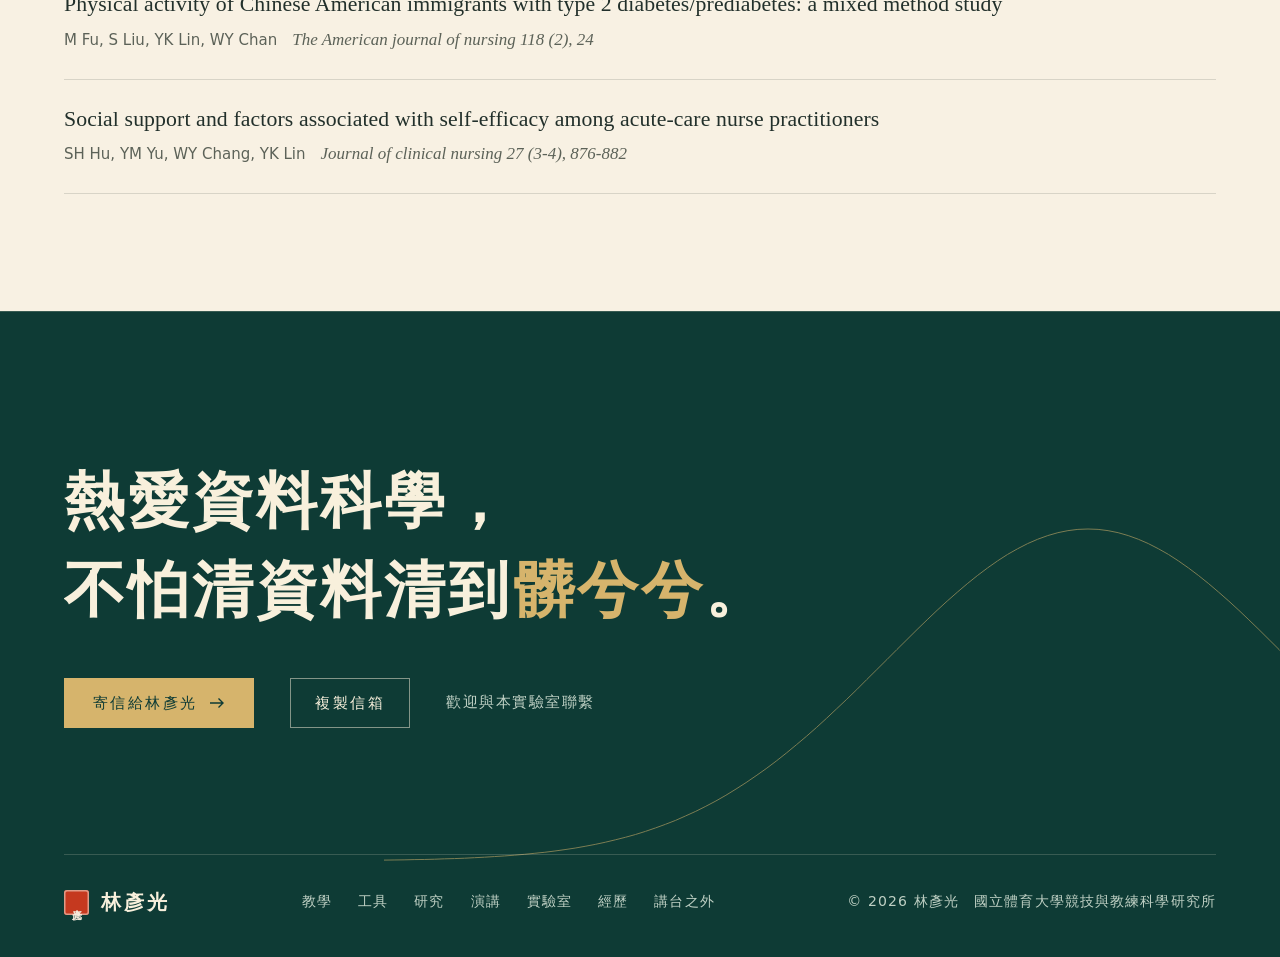
==== commit ce1dd2a9: "字體改用粗圓體（Chiron GoRound TC）；「講台之外」加入黑白拼貼 Co-Authored-By: Claude Fable 5.2 <noreply@anthropic.com> Cla" ====
--- a/publications.html
+++ b/publications.html
@@ -12,7 +12,7 @@
 <link rel="icon" href="favicon.svg" type="image/svg+xml">
 <link rel="preconnect" href="https://fonts.googleapis.com">
 <link rel="preconnect" href="https://fonts.gstatic.com" crossorigin>
-<link href="https://fonts.googleapis.com/css2?family=Cactus+Classical+Serif&family=Chocolate+Classical+Sans&family=Cormorant+Garamond:ital,wght@0,500;1,400;1,500&display=swap" rel="stylesheet">
+<link href="https://fonts.googleapis.com/css2?family=Chiron+GoRound+TC:wght@400;500;700&family=Cormorant+Garamond:ital,wght@0,500;1,400;1,500&display=swap" rel="stylesheet">
 <link rel="stylesheet" href="style.css">
 <script>document.documentElement.classList.add('js')</script>
 </head>
--- a/style.css
+++ b/style.css
@@ -16,9 +16,9 @@
   --gold-deep: #8d6b1f;
   --seal: #c5391f;
 
-  --serif: "Cormorant Garamond", "Cactus Classical Serif", "Noto Serif TC", serif;
-  --serif-tc: "Cactus Classical Serif", "Noto Serif TC", "Songti TC", "PMingLiU", serif;
-  --sans: "Chocolate Classical Sans", "Noto Sans TC", "PingFang TC", "Microsoft JhengHei", system-ui, sans-serif;
+  --serif: "Cormorant Garamond", "Chiron GoRound TC", "Noto Sans TC", serif;
+  --serif-tc: "Chiron GoRound TC", "Noto Sans TC", "PingFang TC", "Microsoft JhengHei", sans-serif;
+  --sans: "Chiron GoRound TC", "Noto Sans TC", "PingFang TC", "Microsoft JhengHei", system-ui, sans-serif;
 
   --gut: clamp(20px, 5vw, 72px);
   --max: 1240px;
@@ -54,7 +54,7 @@
   display: inline-grid; place-items: center;
   width: 2.5em; height: 2.5em; flex: none;
   background: var(--seal); color: #f7ebdd;
-  font: 400 1em/1.05 var(--serif-tc);
+  font: 700 1em/1.05 var(--serif-tc);
   writing-mode: vertical-rl; letter-spacing: 0.04em;
   border-radius: 3px;
   box-shadow: inset 0 0 0 1.5px rgba(247, 235, 221, 0.55), inset 0 0 0 3px var(--seal);
@@ -69,7 +69,7 @@
 .nav { color: var(--text); }
 .nav.is-solid { background: rgba(14, 59, 53, 0.95); border-bottom-color: var(--ink-line); backdrop-filter: blur(10px); color: var(--ivory); }
 .nav__bar { display: flex; align-items: center; justify-content: space-between; height: 68px; }
-.nav__brand { display: flex; align-items: center; gap: 12px; text-decoration: none; font: 400 22px/1 var(--serif-tc); letter-spacing: 0.14em; }
+.nav__brand { display: flex; align-items: center; gap: 12px; text-decoration: none; font: 700 22px/1 var(--serif-tc); letter-spacing: 0.14em; }
 .nav__brand .seal { font-size: 11px; }
 .nav__links { display: flex; align-items: center; gap: clamp(18px, 3vw, 40px); }
 .nav__links a {
@@ -108,8 +108,8 @@
 .hero__name {
   display: flex; align-items: flex-start; gap: 0.12em;
   margin-top: 0.14em;
-  font: 400 clamp(76px, 11.4vw, 168px)/1 var(--serif-tc);
-  letter-spacing: 0.02em; white-space: nowrap; color: var(--ink);
+  font: 700 clamp(76px, 11.4vw, 168px)/1 var(--serif-tc);
+  letter-spacing: 0; white-space: nowrap; color: var(--ink);
 }
 .hero__name .seal { font-size: clamp(13px, 1.5vw, 22px); margin-top: 0.7em; }
 .hero__latin { margin-top: 0.35em; font: italic 400 clamp(26px, 3vw, 44px)/1.2 var(--serif); color: var(--gold-deep); letter-spacing: 0.04em; }
@@ -156,7 +156,7 @@
   transition: background-color 0.35s var(--ease), color 0.35s var(--ease), box-shadow 0.35s var(--ease), scale 0.35s var(--ease), opacity 0.35s var(--ease);
 }
 .facet__no { font: italic 400 20px/1 var(--serif); color: var(--gold-deep); }
-.facet__name { font: 400 24px/1.2 var(--serif-tc); letter-spacing: 0.12em; }
+.facet__name { font: 700 24px/1.2 var(--serif-tc); letter-spacing: 0.12em; }
 .facet__note { grid-column: 1 / -1; margin-top: 4px; font-size: 13px; letter-spacing: 0.06em; color: var(--text-dim); }
 .facet--tl { left: -32%; top: 22%; }
 .facet--tr { right: -24%; top: 10%; }
@@ -197,7 +197,7 @@
 .sec__no { font: italic 500 20px/1 var(--serif); color: var(--gold); letter-spacing: 0.06em; display: flex; align-items: center; gap: 14px; }
 .sec--paper .sec__no { color: var(--gold-deep); }
 .sec__no::after { content: ""; height: 1px; flex: 1; max-width: 120px; background: currentColor; opacity: 0.55; }
-.sec__title { text-wrap: balance; font: 400 clamp(36px, 5vw, 70px)/1.2 var(--serif-tc); letter-spacing: 0.08em; }
+.sec__title { text-wrap: balance; font: 700 clamp(36px, 5vw, 70px)/1.2 var(--serif-tc); letter-spacing: 0.04em; }
 .sec__note { grid-column: 2; margin-top: 16px; max-width: 34em; color: var(--ivory-dim); }
 .sec--paper .sec__note { color: var(--text-dim); }
 
@@ -210,7 +210,7 @@
   padding: 26px 0; text-decoration: none; transition: padding 0.35s var(--ease), background-color 0.35s var(--ease);
 }
 .course__no { font: italic 400 30px/1 var(--serif); color: var(--gold-deep); }
-.course__name { font: 400 clamp(24px, 2.5vw, 33px)/1.35 var(--serif-tc); letter-spacing: 0.06em; }
+.course__name { font: 700 clamp(24px, 2.5vw, 33px)/1.35 var(--serif-tc); letter-spacing: 0.06em; }
 .course__meta { font: 500 20px/1 var(--serif); color: var(--text-dim); white-space: nowrap; letter-spacing: 0.04em; }
 .course__desc { grid-column: 2 / -1; margin-top: 6px; color: var(--text-dim); font-size: 16px; }
 .course__thumb { display: none; }
@@ -248,14 +248,14 @@
 .tool__shot img { width: 100%; height: 100%; object-fit: cover; object-position: 50% 0; transition: transform 600ms var(--ease); }
 .tool:hover .tool__shot img, .tool:focus-visible .tool__shot img { transform: scale(1.04); }
 .tool__kind { padding: 0 6px; font-size: 14px; letter-spacing: 0.16em; color: var(--gold); }
-.tool__name { padding: 0 6px; font: 400 clamp(24px, 2.3vw, 32px)/1.25 var(--serif-tc); letter-spacing: 0.04em; }
+.tool__name { padding: 0 6px; font: 700 clamp(24px, 2.3vw, 32px)/1.25 var(--serif-tc); letter-spacing: 0.04em; }
 .tool__name:lang(en) { font: 500 clamp(30px, 2.8vw, 40px)/1.15 var(--serif); letter-spacing: 0.01em; }
 .tool__desc { padding: 0 6px; color: var(--ivory-dim); font-size: 16px; max-width: 30em; }
 .tool .textlink { justify-self: start; margin: 10px 6px 0; color: var(--ivory); }
 .tool:hover .textlink, .tool:focus-visible .textlink { color: var(--gold); gap: 16px; }
 
 /* ---------- 小標 ---------- */
-.sub { margin: clamp(48px, 8vh, 80px) 0 20px; font: 400 clamp(22px, 2.2vw, 30px)/1.3 var(--serif-tc); letter-spacing: 0.08em; color: var(--gold); }
+.sub { margin: clamp(48px, 8vh, 80px) 0 20px; font: 700 clamp(22px, 2.2vw, 30px)/1.3 var(--serif-tc); letter-spacing: 0.08em; color: var(--gold); }
 .sec--paper .sub { color: var(--gold-deep); }
 .sub--first { margin-top: 0; }
 
@@ -264,7 +264,7 @@
 .talks__photo { aspect-ratio: 4 / 3; overflow: hidden; border-radius: 22px; }
 .talks__photo img { width: 100%; height: 100%; object-fit: cover; object-position: 78% 50%; }
 .venues { display: flex; flex-wrap: wrap; gap: 10px; }
-.venues li { padding: 9px 18px 10px; border: 1px solid rgba(214, 180, 108, 0.6); border-radius: 999px; font: 400 clamp(18px, 1.6vw, 22px)/1.3 var(--serif-tc); letter-spacing: 0.06em; }
+.venues li { padding: 9px 18px 10px; border: 1px solid rgba(214, 180, 108, 0.6); border-radius: 999px; font: 700 clamp(18px, 1.6vw, 22px)/1.3 var(--serif-tc); letter-spacing: 0.06em; }
 .services { border-top: 1px solid var(--ink-line); }
 .services li { padding: 13px 0; border-bottom: 1px solid var(--ink-line); color: var(--ivory-dim); font-size: 16px; }
 .js .talks__photo.reveal { clip-path: inset(0 100% 0 0 round 22px); transition: clip-path 1.2s var(--ease); }
@@ -280,7 +280,7 @@
 .field:hover::before { width: 96px; }
 .field + .field { padding-left: clamp(14px, 2vw, 28px); border-left: 1px solid var(--ink-line); }
 .field__en { font: italic 400 22px/1.3 var(--serif); color: var(--gold); }
-.field__zh { text-wrap: balance; margin-top: 12px; font: 400 clamp(23px, 2.2vw, 30px)/1.4 var(--serif-tc); letter-spacing: 0.06em; }
+.field__zh { text-wrap: balance; margin-top: 12px; font: 700 clamp(23px, 2.2vw, 30px)/1.4 var(--serif-tc); letter-spacing: 0.06em; }
 
 .sec--paper .fields, .sec--paper .field + .field, .sec--paper .field:nth-child(n + 3) { border-color: var(--paper-line); }
 .sec--paper .field__en { color: var(--gold-deep); }
@@ -291,7 +291,7 @@
 .pub { display: grid; grid-template-columns: 5.2em minmax(0, 1fr); column-gap: clamp(12px, 3vw, 40px); padding: 24px 0; border-bottom: 1px solid var(--paper-line); }
 .pub__year { font: 500 26px/1.2 var(--serif); color: var(--gold-deep); }
 .pub__title { font: 500 clamp(19px, 1.7vw, 23px)/1.45 var(--serif); letter-spacing: 0.005em; }
-.pub__title:lang(zh-Hant) { font-family: var(--serif-tc); }
+.pub__title:lang(zh-Hant) { font-family: var(--serif-tc); font-weight: 500; }
 .pub__src { margin-top: 6px; font-size: 15px; color: var(--text-dim); }
 .pub__src i { font: italic 500 17px/1.4 var(--serif); }
 .pubs__more { margin-top: 36px; display: flex; flex-wrap: wrap; gap: 14px 40px; align-items: center; justify-content: space-between; color: var(--text-dim); font-size: 15px; }
@@ -305,7 +305,7 @@
 .cv { border-top: 1px solid var(--ink-line); }
 .cv li { display: grid; grid-template-columns: 8.5em minmax(0, 1fr); column-gap: 20px; padding: 22px 0; border-bottom: 1px solid var(--ink-line); }
 .cv__when { font: 500 21px/1.5 var(--serif); color: var(--gold); letter-spacing: 0.02em; }
-.cv__role { font: 400 25px/1.4 var(--serif-tc); letter-spacing: 0.06em; }
+.cv__role { font: 700 25px/1.4 var(--serif-tc); letter-spacing: 0.06em; }
 .cv__org { margin-top: 2px; color: var(--ivory-dim); font-size: 15px; }
 .career__side p { color: var(--ivory-dim); font-size: 16px; }
 .career__side p + p { margin-top: 18px; }
@@ -327,7 +327,7 @@
 .tl__axis { position: relative; height: 26px; font-size: 17px; color: var(--ivory-dim); }
 .tl__axis span { position: absolute; left: calc(var(--s) * 100%); top: 6px; translate: -50% 0; }
 .tl__axis span:first-child { translate: 0 0; }
-.tl__cap { min-height: 1.9em; margin-top: 4px; font: 400 20px/1.6 var(--serif-tc); letter-spacing: 0.08em; color: var(--gold); }
+.tl__cap { min-height: 1.9em; margin-top: 4px; font: 700 20px/1.6 var(--serif-tc); letter-spacing: 0.08em; color: var(--gold); }
 .js .tl.reveal .tl__bar { transform: scaleX(0.02); opacity: 0; transition: transform 600ms var(--ease), opacity 300ms ease-out, background-color 150ms ease-out, box-shadow 150ms ease-out; transition-delay: calc(var(--i, 0) * 70ms), calc(var(--i, 0) * 70ms), 0ms, 0ms; }
 .js .tl.reveal.is-in .tl__bar { transform: none; opacity: 1; }
 .js .tl.reveal.is-in.has-hot .tl__bar:not(.is-hot):not(:hover) { opacity: 0.4; }
@@ -358,7 +358,7 @@
 .chip.is-on { background: var(--ink); border-color: var(--ink); color: var(--ivory); }
 .chip:disabled { opacity: 0.4; cursor: default; }
 .finder__count { grid-column: 1 / -1; font-size: 15px; letter-spacing: 0.08em; color: var(--text-dim); }
-.finder__empty { margin-top: 48px; font: 400 24px/1.6 var(--serif-tc); color: var(--text-dim); }
+.finder__empty { margin-top: 48px; font: 700 24px/1.6 var(--serif-tc); color: var(--text-dim); }
 .publist { view-transition-name: publist; }
 .publist [hidden] { display: none !important; }
 html.vt-filter::view-transition-old(root), html.vt-filter::view-transition-new(root) { animation: none; }
@@ -380,17 +380,18 @@
 .copybtn__status { font: 400 17px/1.4 var(--sans); letter-spacing: 0.04em; color: var(--gold); user-select: all; }
 
 /* ---------- 講台之外 ---------- */
-.life { display: grid; grid-template-columns: minmax(0, 16fr) minmax(0, 5fr) minmax(0, 5fr); gap: clamp(12px, 1.6vw, 22px); }
-.life__item { overflow: hidden; border-radius: 22px; background: var(--paper-2); box-shadow: 0 30px 50px -34px rgba(14, 59, 53, 0.5); }
-.life__item--wide { aspect-ratio: 16 / 9; }
-.life__item img { width: 100%; height: 100%; object-fit: cover; transition: transform 700ms var(--ease); }
-.life__item:nth-child(2) img { object-position: 52% 50%; }
-.life__item:nth-child(3) img { object-position: 45% 30%; }
+.life { display: grid; grid-template-columns: repeat(3, minmax(0, 1fr)); grid-template-rows: 1.6fr 1fr; gap: clamp(12px, 1.6vw, 22px); }
+.life__item { position: relative; overflow: hidden; min-height: 0; border-radius: 22px; background: var(--paper-2); box-shadow: 0 30px 50px -34px rgba(14, 59, 53, 0.5); }
+.life__item img { position: absolute; inset: 0; width: 100%; height: 100%; object-fit: cover; transition: transform 700ms var(--ease); }
+.life__item--tall { grid-column: 1; grid-row: 1 / 3; aspect-ratio: 1003 / 1568; }
+.life__item--wide { grid-column: 2 / 4; grid-row: 1; }
+.life__item:nth-child(3) img { object-position: 52% 40%; }
+.life__item:nth-child(4) img { object-position: 45% 22%; }
 .life__item:hover img { transform: scale(1.04); }
 
 /* ---------- 聯絡 ---------- */
 .contact { position: relative; z-index: 1; background: var(--ink); color: var(--ivory); border-top: 1px solid var(--ink-line); padding-block: clamp(90px, 16vh, 170px) 0; overflow: hidden; }
-.contact__quote { font: 400 clamp(30px, 4.8vw, 66px)/1.45 var(--serif-tc); letter-spacing: 0.05em; max-width: 17em; }
+.contact__quote { font: 700 clamp(30px, 4.8vw, 66px)/1.45 var(--serif-tc); letter-spacing: 0.05em; max-width: 17em; }
 .contact__quote em { font-style: normal; color: var(--gold); }
 .contact__curve { position: absolute; left: 30vw; right: -40vw; bottom: 86px; width: 110vw; height: min(44vh, 380px); pointer-events: none; opacity: 0.55; }
 .contact__curve path { fill: none; stroke: var(--gold); stroke-width: 1; vector-effect: non-scaling-stroke; }
@@ -398,7 +399,7 @@
 .contact__row { margin-top: 44px; display: flex; flex-wrap: wrap; gap: 20px 36px; align-items: center; }
 .contact__who { color: var(--ivory-dim); font-size: 15px; letter-spacing: 0.1em; }
 .foot { margin-top: clamp(80px, 14vh, 150px); border-top: 1px solid var(--ink-line); padding: 26px 0 34px; display: flex; flex-wrap: wrap; gap: 12px 32px; justify-content: space-between; align-items: center; color: var(--ivory-dim); font-size: 14px; letter-spacing: 0.08em; }
-.foot__brand { display: flex; align-items: center; gap: 12px; color: var(--ivory); font: 400 20px/1 var(--serif-tc); letter-spacing: 0.14em; }
+.foot__brand { display: flex; align-items: center; gap: 12px; color: var(--ivory); font: 700 20px/1 var(--serif-tc); letter-spacing: 0.14em; }
 .foot__brand .seal { font-size: 10px; }
 .foot nav { display: flex; flex-wrap: wrap; gap: 8px 26px; }
 .foot nav a { text-decoration: none; padding: 8px 0; }
@@ -429,9 +430,10 @@
   .course__thumb { display: block; grid-column: 2 / -1; margin-top: 16px; aspect-ratio: 16 / 10; overflow: hidden; }
   .course__thumb img { width: 100%; height: 100%; object-fit: cover; object-position: 50% 0; }
   .tools, .talks { grid-template-columns: minmax(0, 1fr); row-gap: 28px; }
-  .life { grid-template-columns: repeat(2, minmax(0, 1fr)); }
-  .life__item--wide { grid-column: 1 / -1; }
-  .life__item:not(.life__item--wide) { aspect-ratio: 3 / 4; }
+  .life { grid-template-columns: repeat(2, minmax(0, 1fr)); grid-template-rows: none; }
+  .life__item--wide { grid-column: 1 / -1; grid-row: auto; aspect-ratio: 16 / 9; order: -1; }
+  .life__item:not(.life__item--wide):not(.life__item--tall) { aspect-ratio: 3 / 4; }
+  .life__item--tall { grid-column: 1 / -1; grid-row: auto; }
   .hero__facts ul { grid-template-columns: repeat(2, 1fr); }
   .hero__facts li:nth-child(3) { padding-left: 0; border-left: 0; }
   .hero__facts li:nth-child(n + 3) { border-top: 1px solid var(--ink-line); }
@@ -480,7 +482,7 @@
 .band:hover .band__track { animation-play-state: paused; }
 .band span { font: italic 400 clamp(44px, 7vw, 104px)/1.1 var(--serif); white-space: nowrap; color: transparent; -webkit-text-stroke: 1px rgba(214, 180, 108, 0.8); }
 .band span:nth-of-type(3n + 1) { color: var(--gold); -webkit-text-stroke: 0; }
-.band span:lang(zh-Hant) { font: 400 clamp(38px, 6vw, 88px)/1.2 var(--serif-tc); letter-spacing: 0.08em; }
+.band span:lang(zh-Hant) { font: 700 clamp(38px, 6vw, 88px)/1.2 var(--serif-tc); letter-spacing: 0.08em; }
 .band i { width: 10px; height: 10px; flex: none; background: var(--seal); transform: rotate(45deg); }
 @keyframes band { to { transform: translateX(-50%); } }
 
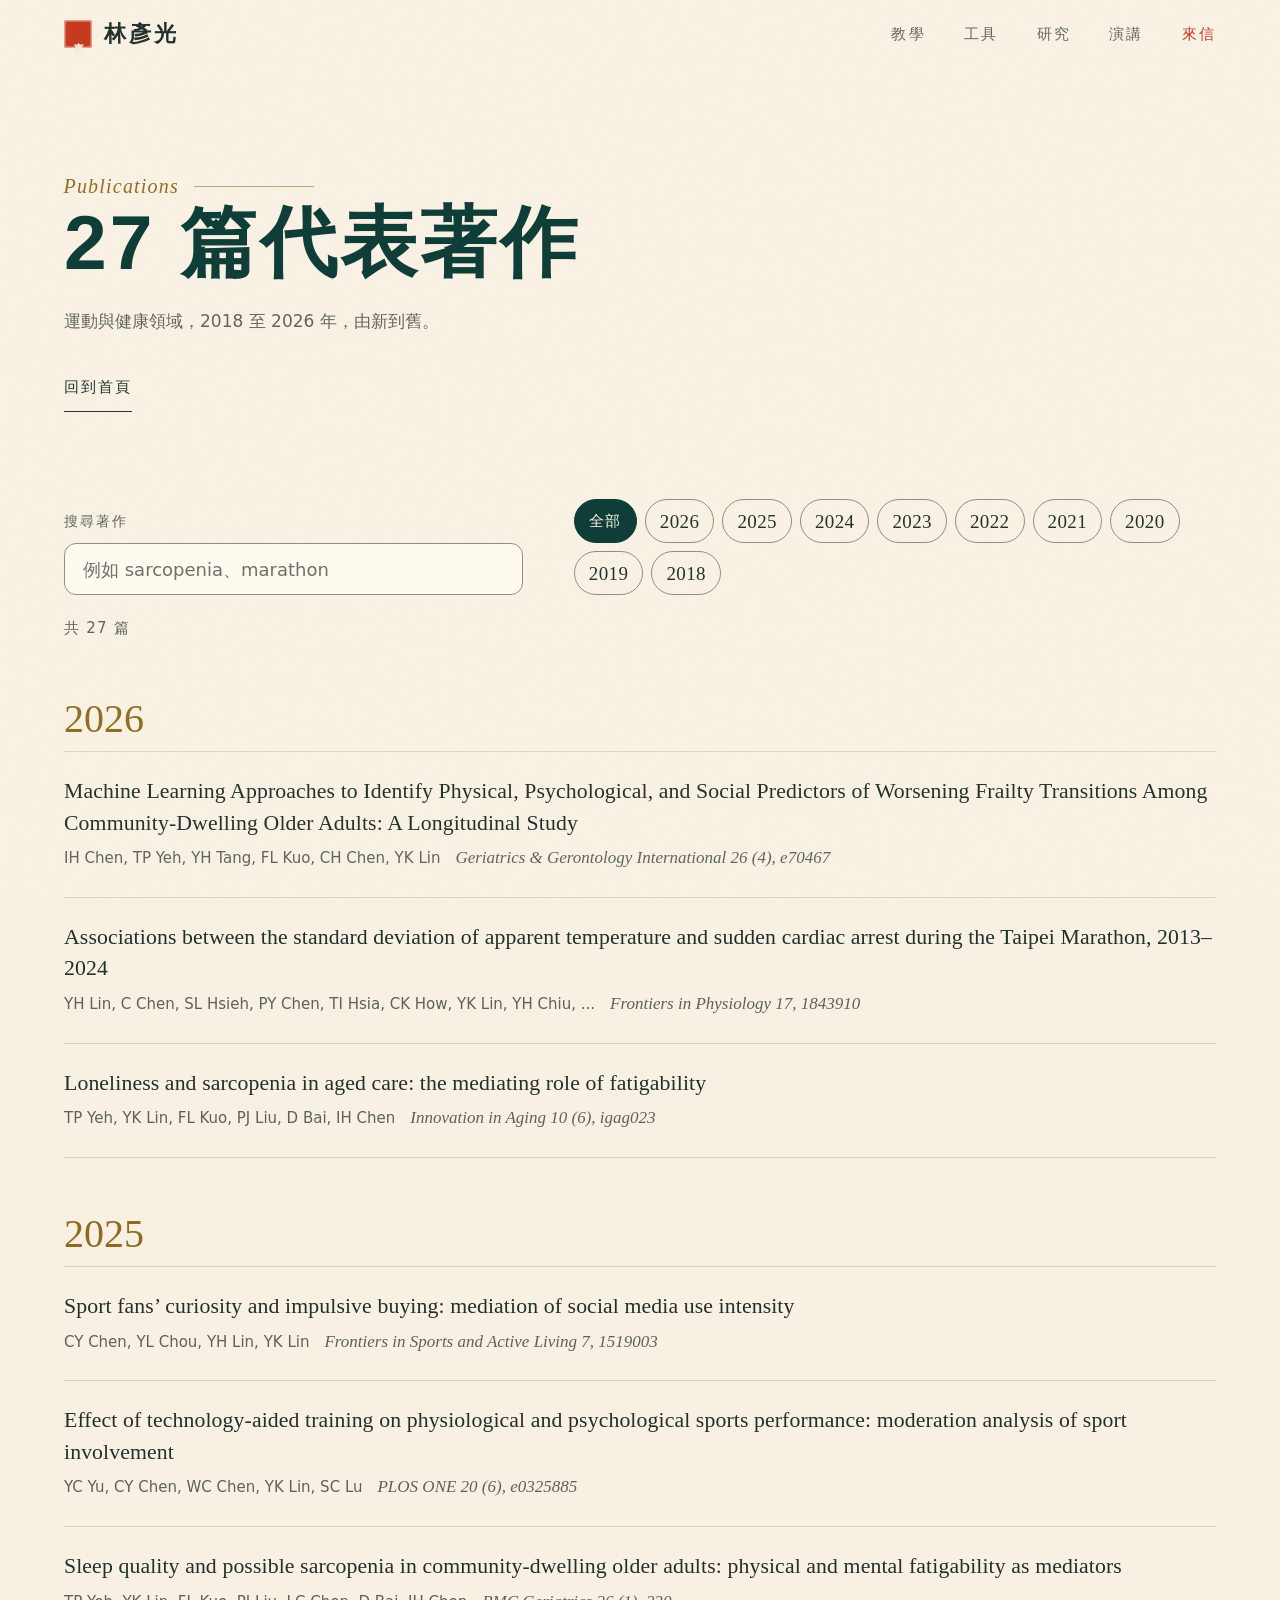
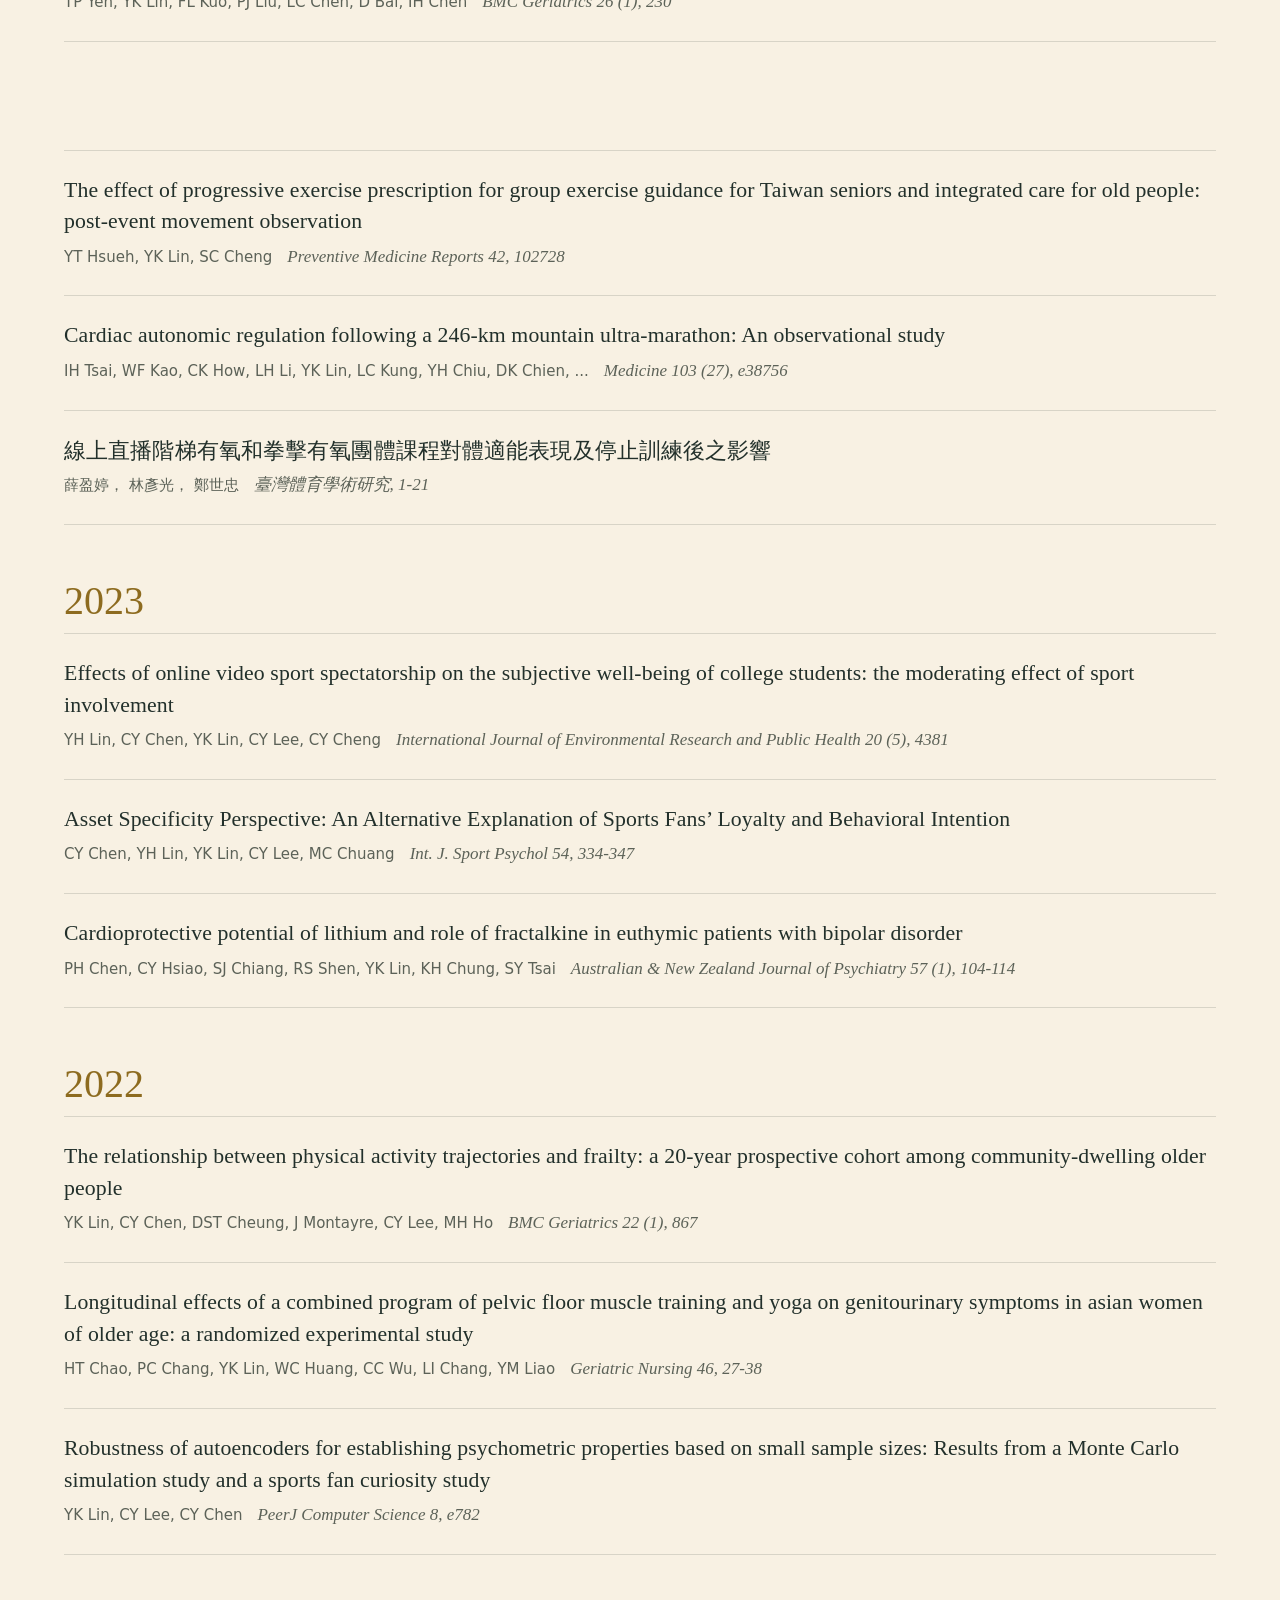
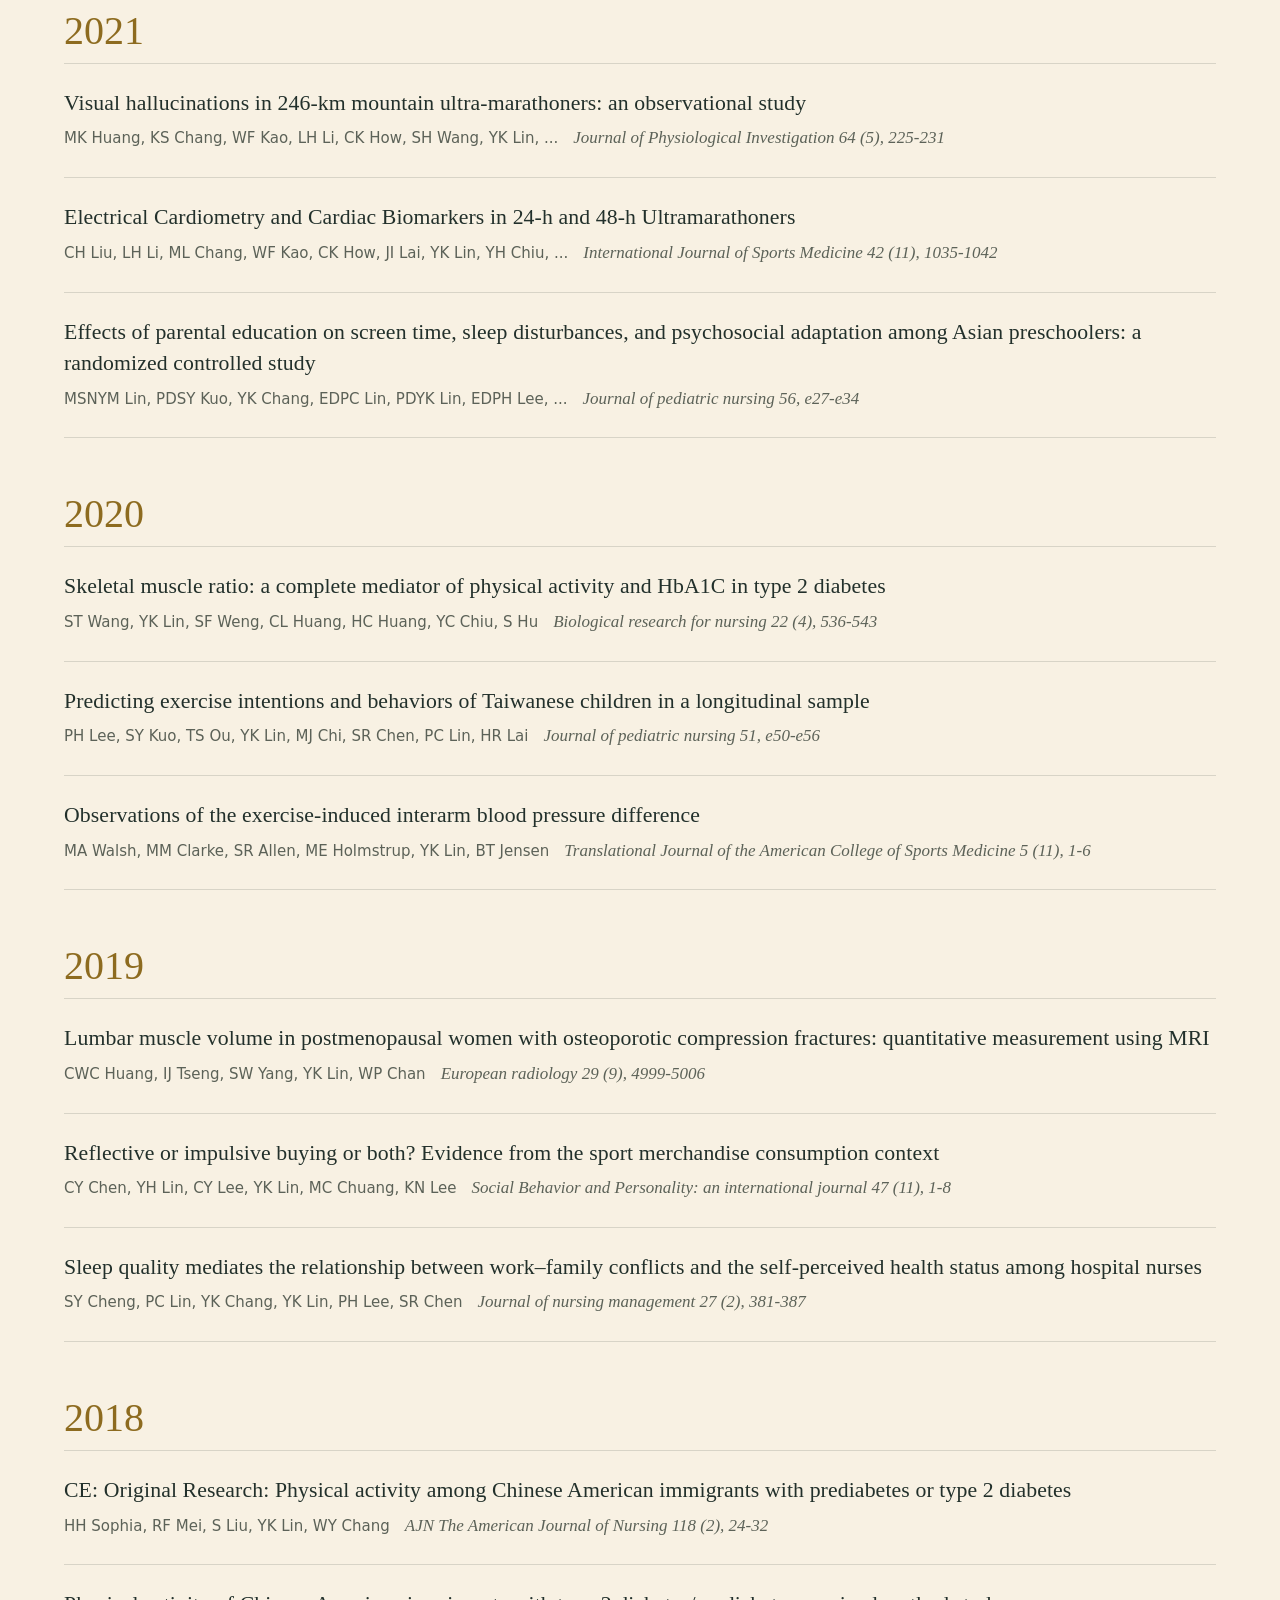
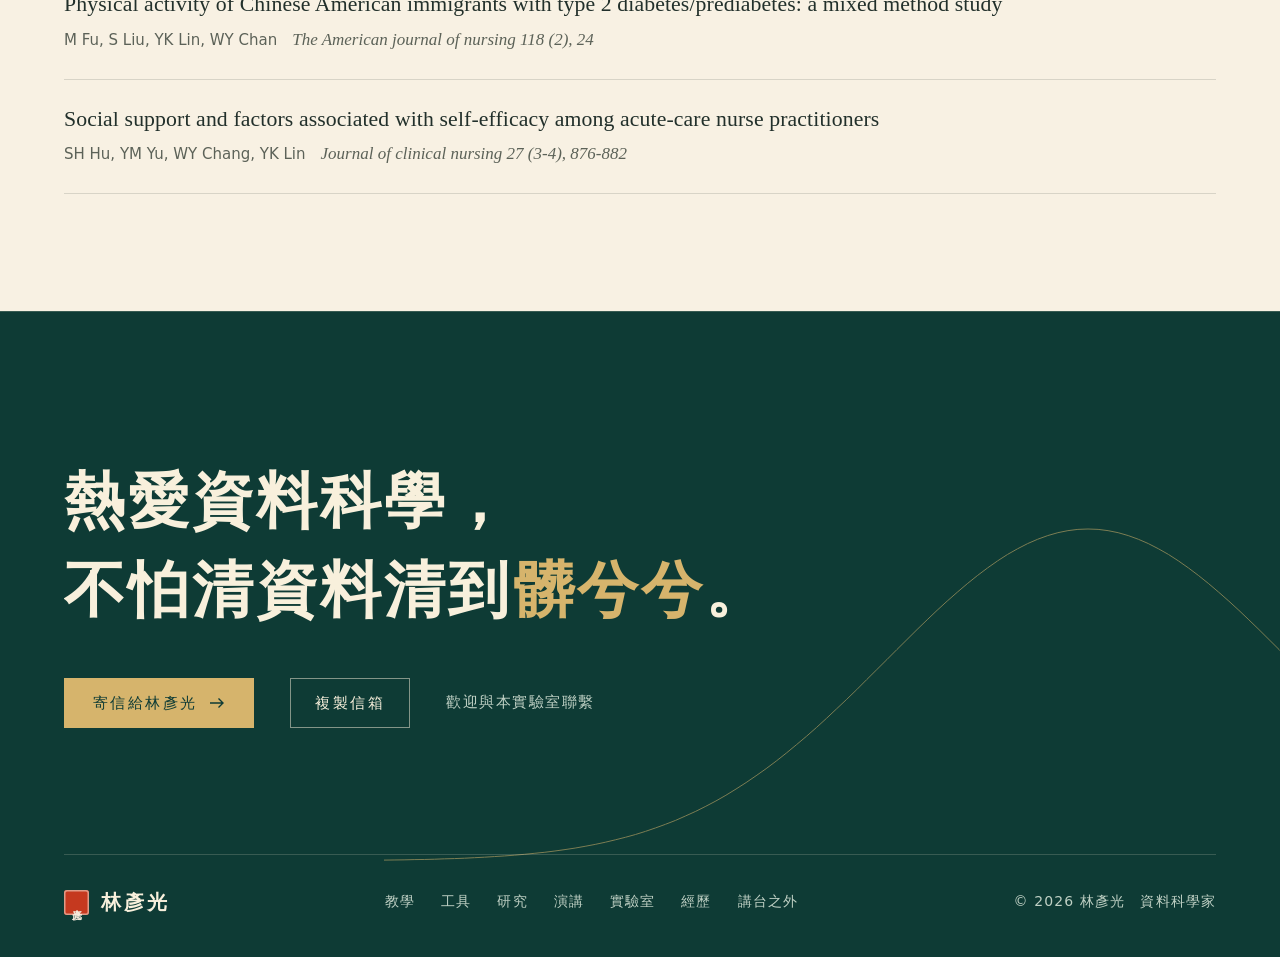
==== commit 7330de97: "頁尾、經歷與網頁描述的職稱改為「資料科學家」 Co-Authored-By: Claude Fable 5.2 <noreply@anthropic.com> Claude-Session: http" ====
--- a/publications.html
+++ b/publications.html
@@ -13,7 +13,7 @@
 <link rel="preconnect" href="https://fonts.googleapis.com">
 <link rel="preconnect" href="https://fonts.gstatic.com" crossorigin>
 <link href="https://fonts.googleapis.com/css2?family=Chiron+GoRound+TC:wght@400;500;700&family=Cormorant+Garamond:ital,wght@0,500;1,400;1,500&display=swap" rel="stylesheet">
-<link rel="stylesheet" href="style.css">
+<link rel="stylesheet" href="style.css?v=202611220525">
 <script>document.documentElement.classList.add('js')</script>
 </head>
 <body>
@@ -124,10 +124,10 @@
       <nav aria-label="頁尾">
         <a href="index.html#teaching">教學</a><a href="index.html#tools">工具</a><a href="index.html#research">研究</a><a href="index.html#talks">演講</a><a href="index.html#lab">實驗室</a><a href="index.html#career">經歷</a><a href="index.html#life">講台之外</a>
       </nav>
-      <span>&copy; 2026 林彥光　國立體育大學競技與教練科學研究所</span>
+      <span>&copy; 2026 林彥光　資料科學家</span>
     </div>
   </div>
 </footer>
-<script src="script.js" defer></script>
+<script src="script.js?v=202611220525" defer></script>
 </body>
 </html>
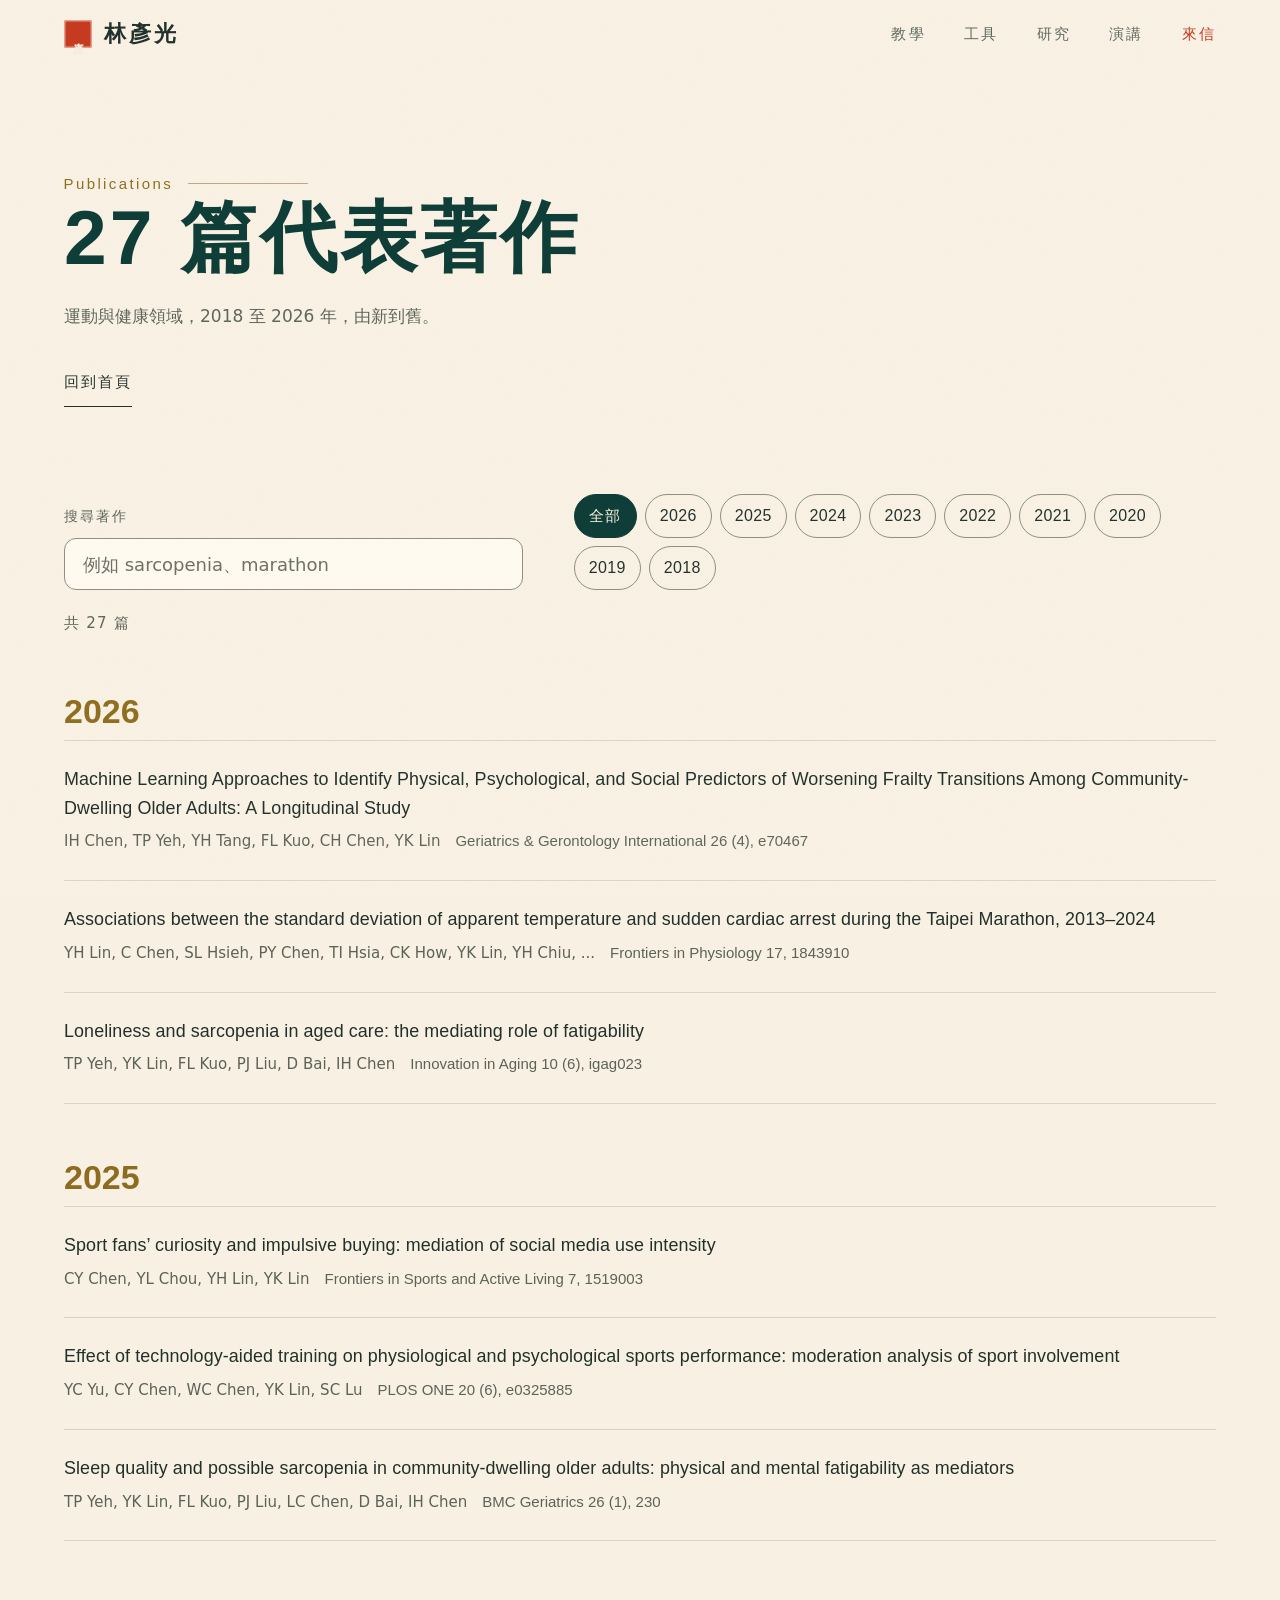
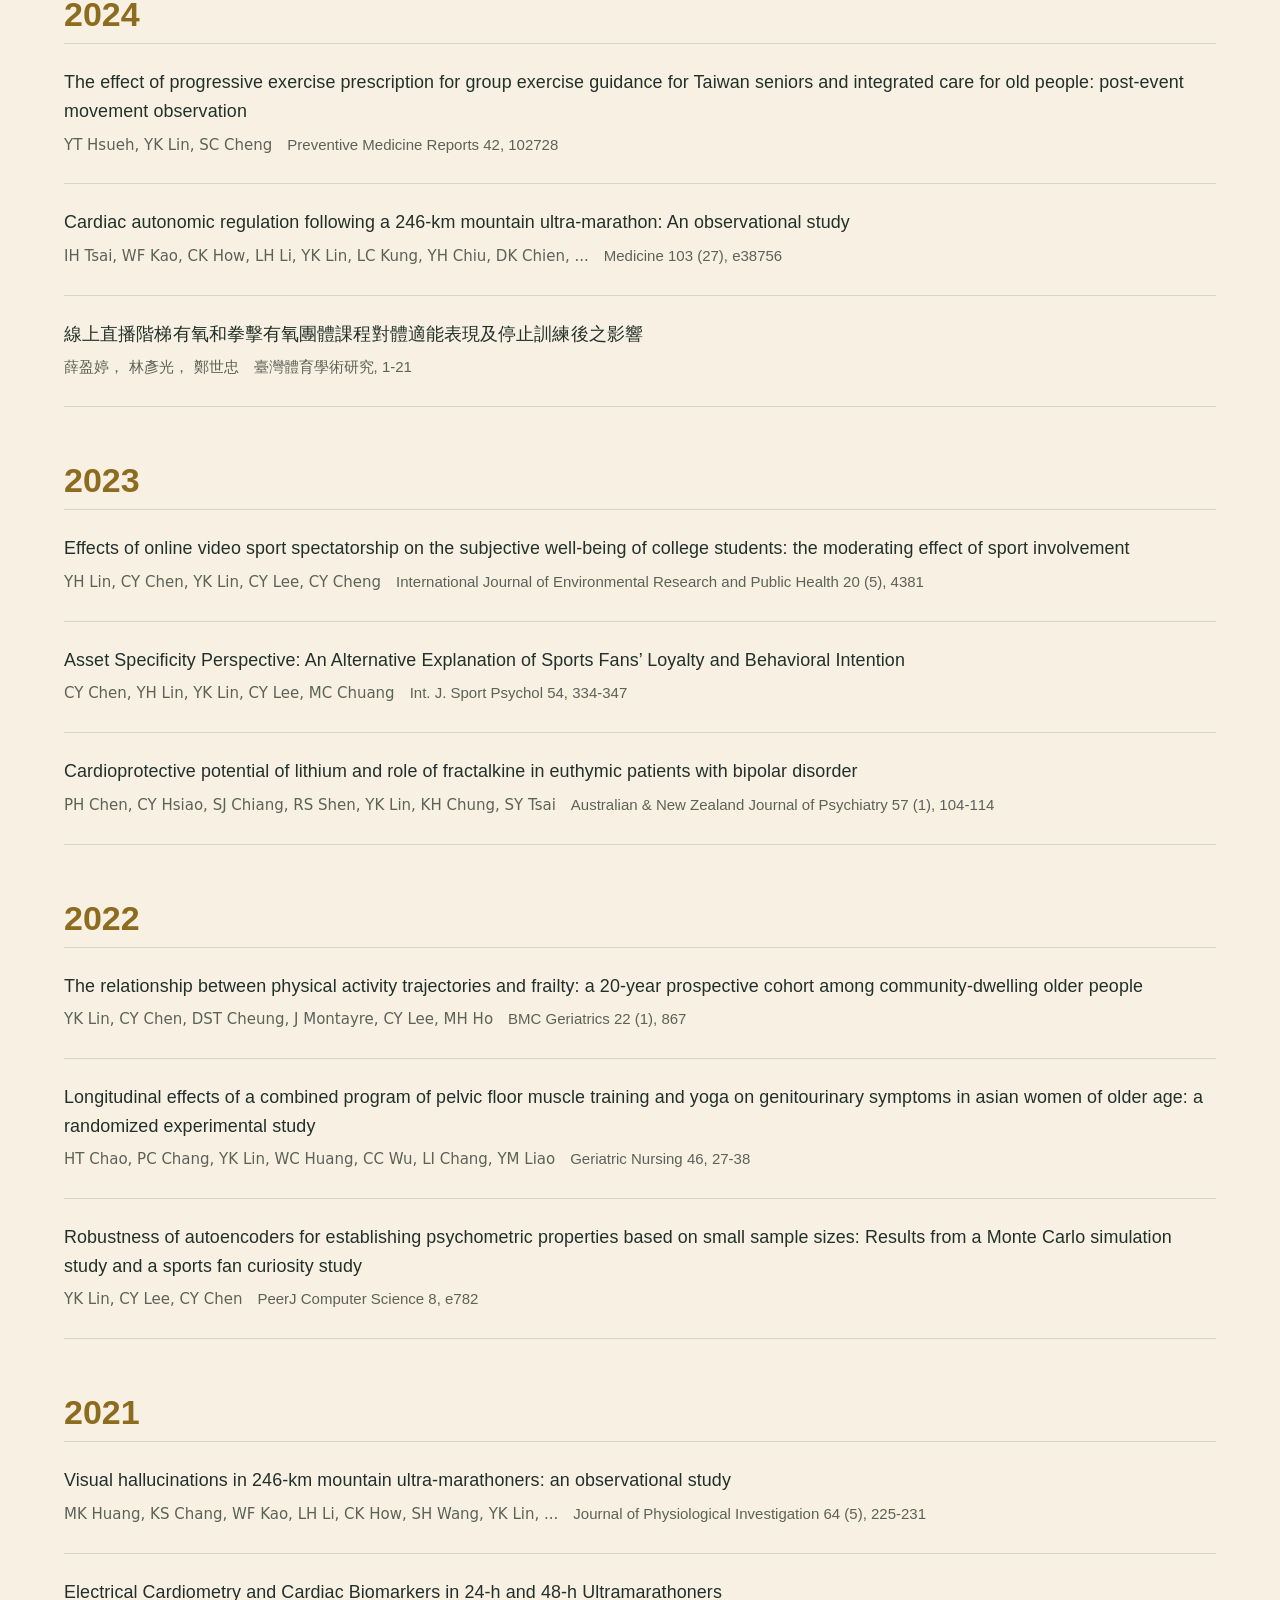
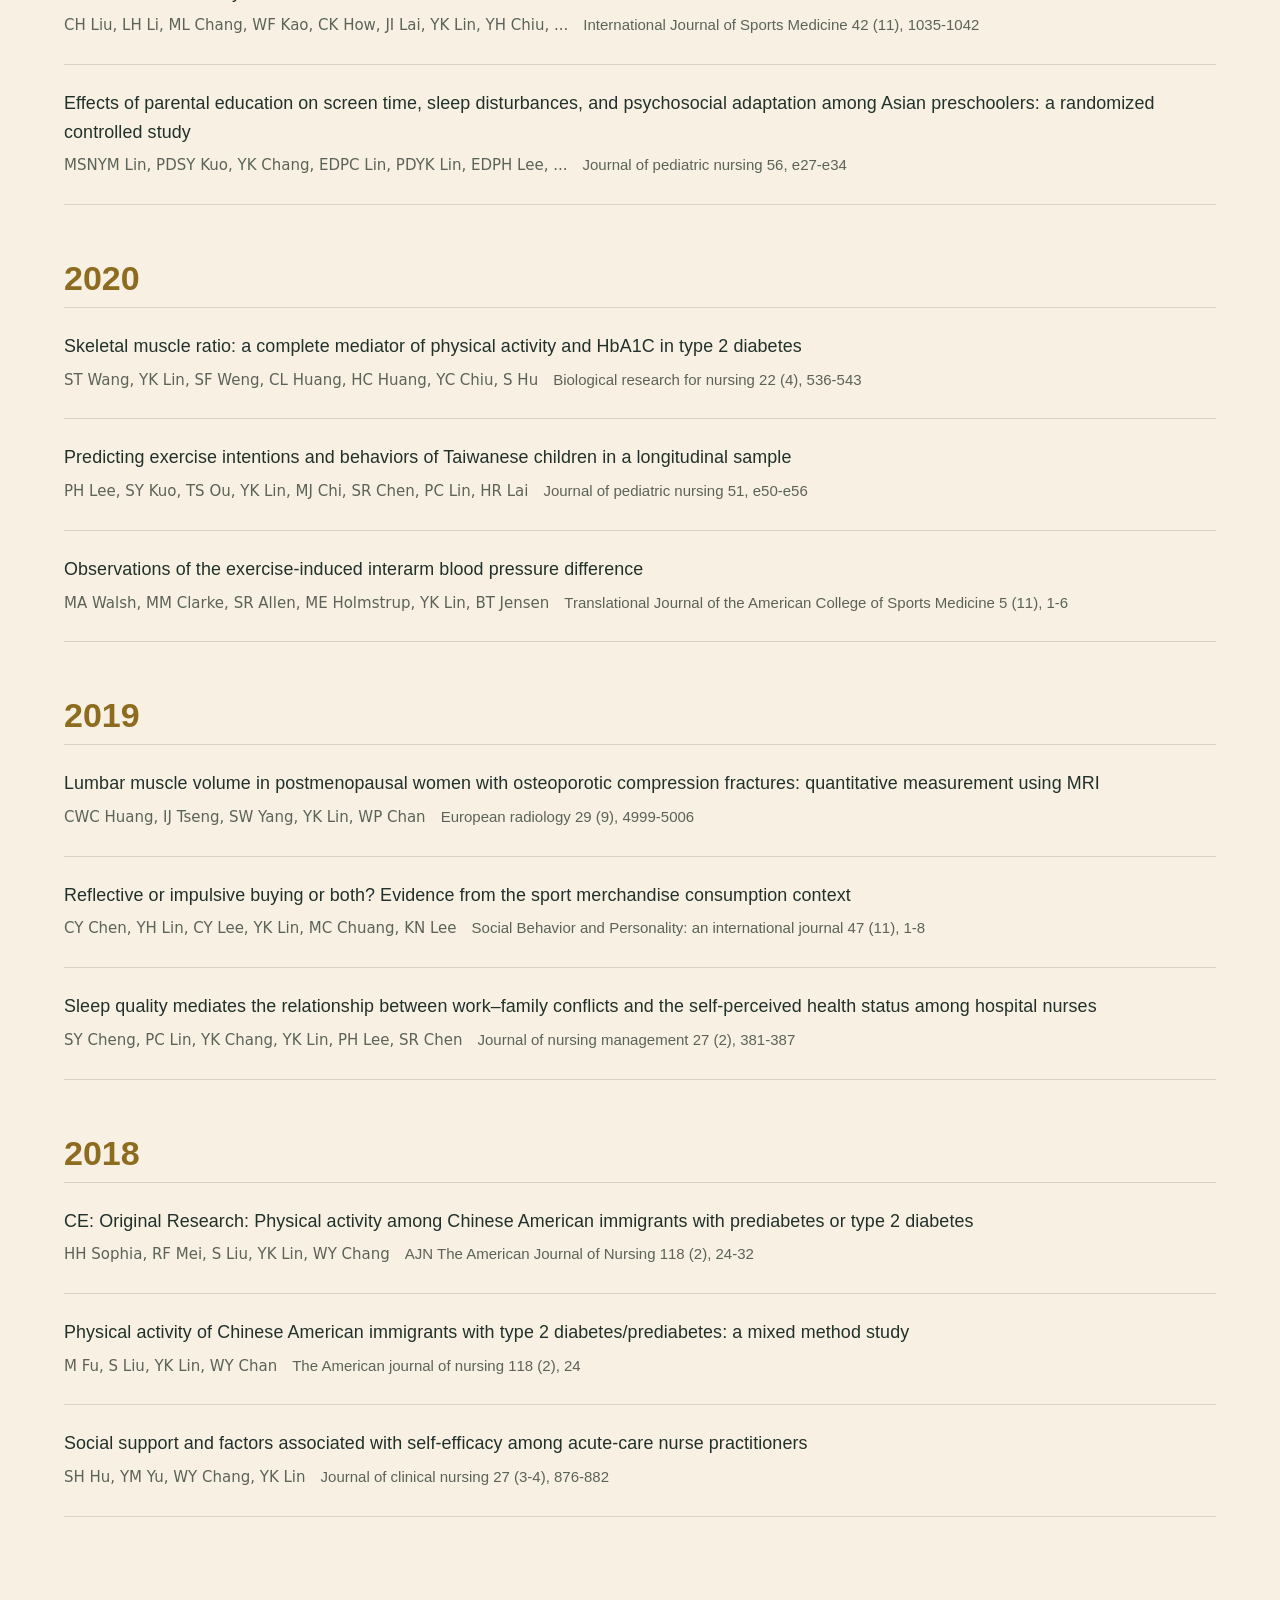
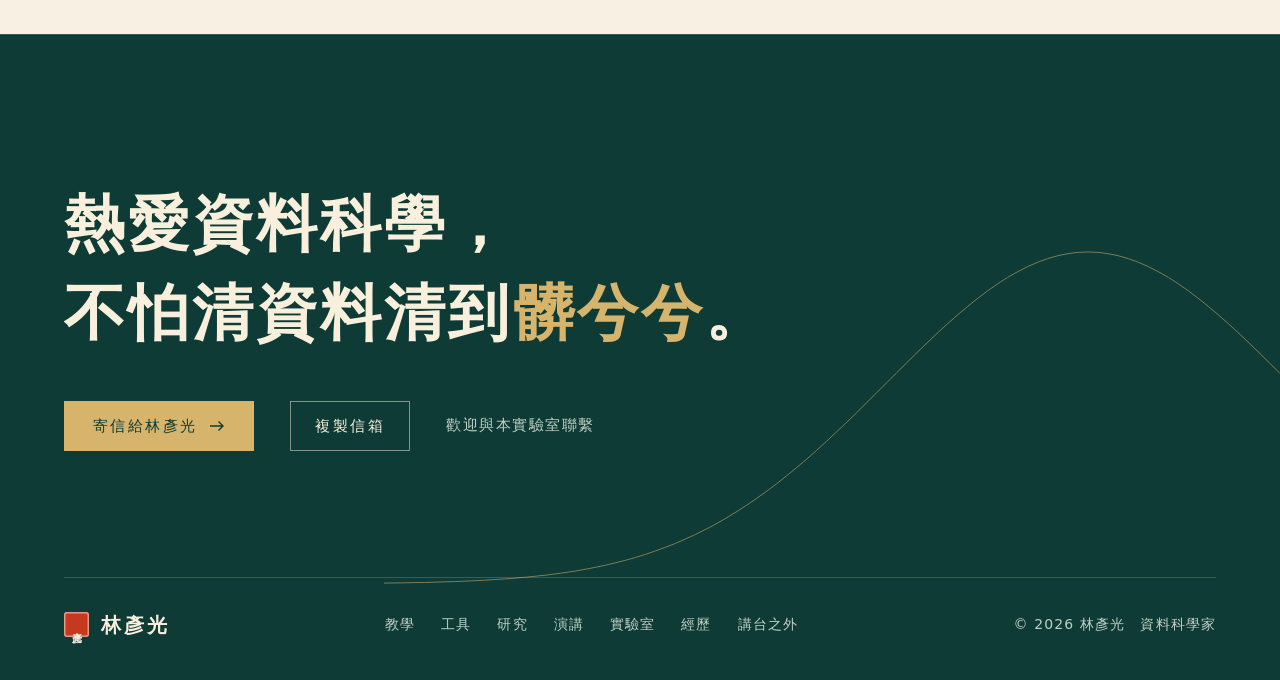
==== commit 6ba0a283: "英文與數字也改用粗圓體，移除 Cormorant 襯線斜體 Co-Authored-By: Claude Fable 5.2 <noreply@anthropic.com> Claude-Sessio" ====
--- a/publications.html
+++ b/publications.html
@@ -12,8 +12,8 @@
 <link rel="icon" href="favicon.svg" type="image/svg+xml">
 <link rel="preconnect" href="https://fonts.googleapis.com">
 <link rel="preconnect" href="https://fonts.gstatic.com" crossorigin>
-<link href="https://fonts.googleapis.com/css2?family=Chiron+GoRound+TC:wght@400;500;700&family=Cormorant+Garamond:ital,wght@0,500;1,400;1,500&display=swap" rel="stylesheet">
-<link rel="stylesheet" href="style.css?v=202611220525">
+<link href="https://fonts.googleapis.com/css2?family=Chiron+GoRound+TC:wght@400;500;700&display=swap" rel="stylesheet">
+<link rel="stylesheet" href="style.css?v=202611220631">
 <script>document.documentElement.classList.add('js')</script>
 </head>
 <body>
@@ -128,6 +128,6 @@
     </div>
   </div>
 </footer>
-<script src="script.js?v=202611220525" defer></script>
+<script src="script.js?v=202611220631" defer></script>
 </body>
 </html>
--- a/style.css
+++ b/style.css
@@ -16,7 +16,7 @@
   --gold-deep: #8d6b1f;
   --seal: #c5391f;
 
-  --serif: "Cormorant Garamond", "Chiron GoRound TC", "Noto Sans TC", serif;
+  --serif: "Chiron GoRound TC", "Noto Sans TC", "PingFang TC", "Microsoft JhengHei", sans-serif;
   --serif-tc: "Chiron GoRound TC", "Noto Sans TC", "PingFang TC", "Microsoft JhengHei", sans-serif;
   --sans: "Chiron GoRound TC", "Noto Sans TC", "PingFang TC", "Microsoft JhengHei", system-ui, sans-serif;
 
@@ -112,7 +112,7 @@
   letter-spacing: 0; white-space: nowrap; color: var(--ink);
 }
 .hero__name .seal { font-size: clamp(13px, 1.5vw, 22px); margin-top: 0.7em; }
-.hero__latin { margin-top: 0.35em; font: italic 400 clamp(26px, 3vw, 44px)/1.2 var(--serif); color: var(--gold-deep); letter-spacing: 0.04em; }
+.hero__latin { margin-top: 0.5em; font: 500 clamp(20px, 2.2vw, 32px)/1.2 var(--serif); color: var(--gold-deep); letter-spacing: 0.14em; }
 .hero__lead { margin-top: 28px; max-width: 30em; color: var(--text-dim); }
 .hero__lead strong { color: var(--text); font-weight: 400; box-shadow: inset 0 -0.5em 0 rgba(214, 180, 108, 0.35); }
 .hero__cta { display: flex; flex-wrap: wrap; gap: 14px 28px; align-items: center; margin-top: 36px; }
@@ -155,7 +155,7 @@
   box-shadow: 0 22px 40px -22px rgba(14, 59, 53, 0.55);
   transition: background-color 0.35s var(--ease), color 0.35s var(--ease), box-shadow 0.35s var(--ease), scale 0.35s var(--ease), opacity 0.35s var(--ease);
 }
-.facet__no { font: italic 400 20px/1 var(--serif); color: var(--gold-deep); }
+.facet__no { font: 700 15px/1 var(--serif); letter-spacing: 0.04em; color: var(--gold-deep); }
 .facet__name { font: 700 24px/1.2 var(--serif-tc); letter-spacing: 0.12em; }
 .facet__note { grid-column: 1 / -1; margin-top: 4px; font-size: 13px; letter-spacing: 0.06em; color: var(--text-dim); }
 .facet--tl { left: -32%; top: 22%; }
@@ -179,7 +179,7 @@
 .hero__facts ul { display: grid; grid-template-columns: repeat(4, 1fr); }
 .hero__facts li { padding: 22px 0 26px; display: flex; align-items: baseline; gap: 12px; }
 .hero__facts li + li { padding-left: clamp(16px, 3vw, 40px); border-left: 1px solid var(--ink-line); }
-.hero__facts .num { font-size: clamp(34px, 4vw, 52px); line-height: 1; color: var(--ivory); font-weight: 500; }
+.hero__facts .num { font-size: clamp(30px, 3.4vw, 44px); line-height: 1; color: var(--ivory); font-weight: 700; }
 .hero__facts span:last-child { font-family: var(--sans); font-size: 14px; letter-spacing: 0.14em; color: var(--ivory-dim); }
 
 /* ---------- 區塊共用 ---------- */
@@ -187,14 +187,14 @@
 .sec > .wrap { position: relative; }
 .sec[data-no]::before {
   content: attr(data-no); position: absolute; right: calc(var(--gut) - 0.06em); top: 0.02em; pointer-events: none;
-  font: italic 400 clamp(180px, 30vw, 440px)/0.8 var(--serif); letter-spacing: -0.04em;
+  font: 700 clamp(150px, 24vw, 360px)/0.8 var(--serif); letter-spacing: -0.03em;
   color: transparent; -webkit-text-stroke: 1px rgba(198, 167, 104, 0.2);
 }
 .sec--paper[data-no]::before { -webkit-text-stroke-color: rgba(134, 105, 42, 0.34); }
 .sec--paper { background: var(--paper); color: var(--text); }
 .sec--paper :focus-visible { outline-color: var(--gold-deep); }
 .sec__head { display: grid; grid-template-columns: minmax(0, 3fr) minmax(0, 9fr); column-gap: clamp(24px, 4vw, 64px); align-items: end; margin-bottom: clamp(40px, 7vh, 72px); }
-.sec__no { font: italic 500 20px/1 var(--serif); color: var(--gold); letter-spacing: 0.06em; display: flex; align-items: center; gap: 14px; }
+.sec__no { font: 500 15px/1 var(--serif); color: var(--gold); letter-spacing: 0.16em; display: flex; align-items: center; gap: 14px; }
 .sec--paper .sec__no { color: var(--gold-deep); }
 .sec__no::after { content: ""; height: 1px; flex: 1; max-width: 120px; background: currentColor; opacity: 0.55; }
 .sec__title { text-wrap: balance; font: 700 clamp(36px, 5vw, 70px)/1.2 var(--serif-tc); letter-spacing: 0.04em; }
@@ -209,9 +209,9 @@
   display: grid; grid-template-columns: 3.2em minmax(0, 1fr) auto; column-gap: 12px; align-items: baseline;
   padding: 26px 0; text-decoration: none; transition: padding 0.35s var(--ease), background-color 0.35s var(--ease);
 }
-.course__no { font: italic 400 30px/1 var(--serif); color: var(--gold-deep); }
+.course__no { font: 700 22px/1 var(--serif); color: var(--gold-deep); }
 .course__name { font: 700 clamp(24px, 2.5vw, 33px)/1.35 var(--serif-tc); letter-spacing: 0.06em; }
-.course__meta { font: 500 20px/1 var(--serif); color: var(--text-dim); white-space: nowrap; letter-spacing: 0.04em; }
+.course__meta { font: 500 16px/1 var(--serif); color: var(--text-dim); white-space: nowrap; letter-spacing: 0.04em; }
 .course__desc { grid-column: 2 / -1; margin-top: 6px; color: var(--text-dim); font-size: 16px; }
 .course__thumb { display: none; }
 .course a:hover, .course a:focus-visible, .course.is-on a { padding-left: 14px; }
@@ -243,13 +243,13 @@
 .tool__shot--fig { background: #fff; }
 .tool .tool__shot--fig img { object-fit: contain; object-position: 50% 50%; padding: 10px; }
 .tool--plain:hover .tool__shot img { transform: none; }
-.tool__state { justify-self: start; margin: 10px 6px 0; padding: 7px 14px 8px; border: 1px dashed rgba(214, 180, 108, 0.7); border-radius: 999px; font-size: 14px; letter-spacing: 0.08em; color: var(--gold); }
+.tool__req { padding: 0 6px; font-size: 14px; letter-spacing: 0.04em; color: var(--gold); }
 .tool__shot { display: block; aspect-ratio: 1256 / 785; overflow: hidden; border-radius: 12px; margin-bottom: 14px; background: var(--ink); }
 .tool__shot img { width: 100%; height: 100%; object-fit: cover; object-position: 50% 0; transition: transform 600ms var(--ease); }
 .tool:hover .tool__shot img, .tool:focus-visible .tool__shot img { transform: scale(1.04); }
 .tool__kind { padding: 0 6px; font-size: 14px; letter-spacing: 0.16em; color: var(--gold); }
 .tool__name { padding: 0 6px; font: 700 clamp(24px, 2.3vw, 32px)/1.25 var(--serif-tc); letter-spacing: 0.04em; }
-.tool__name:lang(en) { font: 500 clamp(30px, 2.8vw, 40px)/1.15 var(--serif); letter-spacing: 0.01em; }
+.tool__name:lang(en) { letter-spacing: 0.01em; }
 .tool__desc { padding: 0 6px; color: var(--ivory-dim); font-size: 16px; max-width: 30em; }
 .tool .textlink { justify-self: start; margin: 10px 6px 0; color: var(--ivory); }
 .tool:hover .textlink, .tool:focus-visible .textlink { color: var(--gold); gap: 16px; }
@@ -279,7 +279,7 @@
 .field + .field::before { left: clamp(14px, 2vw, 28px); }
 .field:hover::before { width: 96px; }
 .field + .field { padding-left: clamp(14px, 2vw, 28px); border-left: 1px solid var(--ink-line); }
-.field__en { font: italic 400 22px/1.3 var(--serif); color: var(--gold); }
+.field__en { font: 500 15px/1.3 var(--serif); letter-spacing: 0.1em; color: var(--gold); }
 .field__zh { text-wrap: balance; margin-top: 12px; font: 700 clamp(23px, 2.2vw, 30px)/1.4 var(--serif-tc); letter-spacing: 0.06em; }
 
 .sec--paper .fields, .sec--paper .field + .field, .sec--paper .field:nth-child(n + 3) { border-color: var(--paper-line); }
@@ -289,22 +289,22 @@
 /* ---------- 著作 ---------- */
 .pubs { border-top: 1px solid var(--paper-line); }
 .pub { display: grid; grid-template-columns: 5.2em minmax(0, 1fr); column-gap: clamp(12px, 3vw, 40px); padding: 24px 0; border-bottom: 1px solid var(--paper-line); }
-.pub__year { font: 500 26px/1.2 var(--serif); color: var(--gold-deep); }
-.pub__title { font: 500 clamp(19px, 1.7vw, 23px)/1.45 var(--serif); letter-spacing: 0.005em; }
+.pub__year { font: 700 21px/1.3 var(--serif); color: var(--gold-deep); }
+.pub__title { font: 500 clamp(17px, 1.4vw, 19px)/1.6 var(--serif); letter-spacing: 0.005em; }
 .pub__title:lang(zh-Hant) { font-family: var(--serif-tc); font-weight: 500; }
 .pub__src { margin-top: 6px; font-size: 15px; color: var(--text-dim); }
-.pub__src i { font: italic 500 17px/1.4 var(--serif); }
+.pub__src i { font: 400 15px/1.5 var(--serif); font-style: normal; }
 .pubs__more { margin-top: 36px; display: flex; flex-wrap: wrap; gap: 14px 40px; align-items: center; justify-content: space-between; color: var(--text-dim); font-size: 15px; }
 .pubs__more .textlink { color: var(--text); }
 .pubs__more .textlink:hover { color: var(--gold-deep); }
-.year-head { margin: 56px 0 0; padding-bottom: 12px; font: 500 40px/1 var(--serif); color: var(--gold-deep); }
+.year-head { margin: 56px 0 0; padding-bottom: 12px; font: 700 34px/1 var(--serif); color: var(--gold-deep); }
 .year-head + .pubs .pub { grid-template-columns: minmax(0, 1fr); }
 
 /* ---------- 經歷 ---------- */
 .career { display: grid; grid-template-columns: minmax(0, 7fr) minmax(0, 4fr); column-gap: clamp(24px, 6vw, 96px); align-items: start; }
 .cv { border-top: 1px solid var(--ink-line); }
 .cv li { display: grid; grid-template-columns: 8.5em minmax(0, 1fr); column-gap: 20px; padding: 22px 0; border-bottom: 1px solid var(--ink-line); }
-.cv__when { font: 500 21px/1.5 var(--serif); color: var(--gold); letter-spacing: 0.02em; }
+.cv__when { font: 500 17px/1.9 var(--serif); color: var(--gold); letter-spacing: 0.02em; }
 .cv__role { font: 700 25px/1.4 var(--serif-tc); letter-spacing: 0.06em; }
 .cv__org { margin-top: 2px; color: var(--ivory-dim); font-size: 15px; }
 .career__side p { color: var(--ivory-dim); font-size: 16px; }
@@ -324,7 +324,7 @@
 .tl__bar:hover, .tl__bar:focus-visible, .tl__bar.is-hot { background: var(--gold); box-shadow: 0 0 0 3px rgba(214, 180, 108, 0.25); }
 .tl__bar:active { background: var(--ivory); }
 .tl.has-hot .tl__bar:not(.is-hot):not(:hover) { opacity: 0.4; }
-.tl__axis { position: relative; height: 26px; font-size: 17px; color: var(--ivory-dim); }
+.tl__axis { position: relative; height: 26px; font-size: 14px; color: var(--ivory-dim); }
 .tl__axis span { position: absolute; left: calc(var(--s) * 100%); top: 6px; translate: -50% 0; }
 .tl__axis span:first-child { translate: 0 0; }
 .tl__cap { min-height: 1.9em; margin-top: 4px; font: 700 20px/1.6 var(--serif-tc); letter-spacing: 0.08em; color: var(--gold); }
@@ -348,7 +348,7 @@
 .finder__field input:focus-visible { outline: none; border-color: var(--ink); box-shadow: 0 0 0 3px rgba(14, 59, 53, 0.22); }
 .finder__years { display: flex; flex-wrap: wrap; gap: 8px; }
 .chip {
-  min-width: 52px; height: 44px; padding: 0 14px; font: 500 19px/1 var(--serif); letter-spacing: 0.02em; color: var(--text); cursor: pointer;
+  min-width: 52px; height: 44px; padding: 0 14px; font: 500 16px/1 var(--serif); letter-spacing: 0.02em; color: var(--text); cursor: pointer;
   background: transparent; border: 1px solid #8a8c80; border-radius: 999px;
   transition: background-color 150ms ease-out, color 150ms ease-out, border-color 150ms ease-out, transform 100ms ease-out;
 }
@@ -480,7 +480,7 @@
 .band.is-js .band__track { animation: none; will-change: transform; }
 .band__track { display: flex; align-items: center; width: max-content; gap: clamp(28px, 4vw, 64px); padding-right: clamp(28px, 4vw, 64px); animation: band 46s linear infinite; }
 .band:hover .band__track { animation-play-state: paused; }
-.band span { font: italic 400 clamp(44px, 7vw, 104px)/1.1 var(--serif); white-space: nowrap; color: transparent; -webkit-text-stroke: 1px rgba(214, 180, 108, 0.8); }
+.band span { font: 700 clamp(40px, 6vw, 88px)/1.1 var(--serif); white-space: nowrap; color: transparent; -webkit-text-stroke: 1px rgba(214, 180, 108, 0.8); }
 .band span:nth-of-type(3n + 1) { color: var(--gold); -webkit-text-stroke: 0; }
 .band span:lang(zh-Hant) { font: 700 clamp(38px, 6vw, 88px)/1.2 var(--serif-tc); letter-spacing: 0.08em; }
 .band i { width: 10px; height: 10px; flex: none; background: var(--seal); transform: rotate(45deg); }
